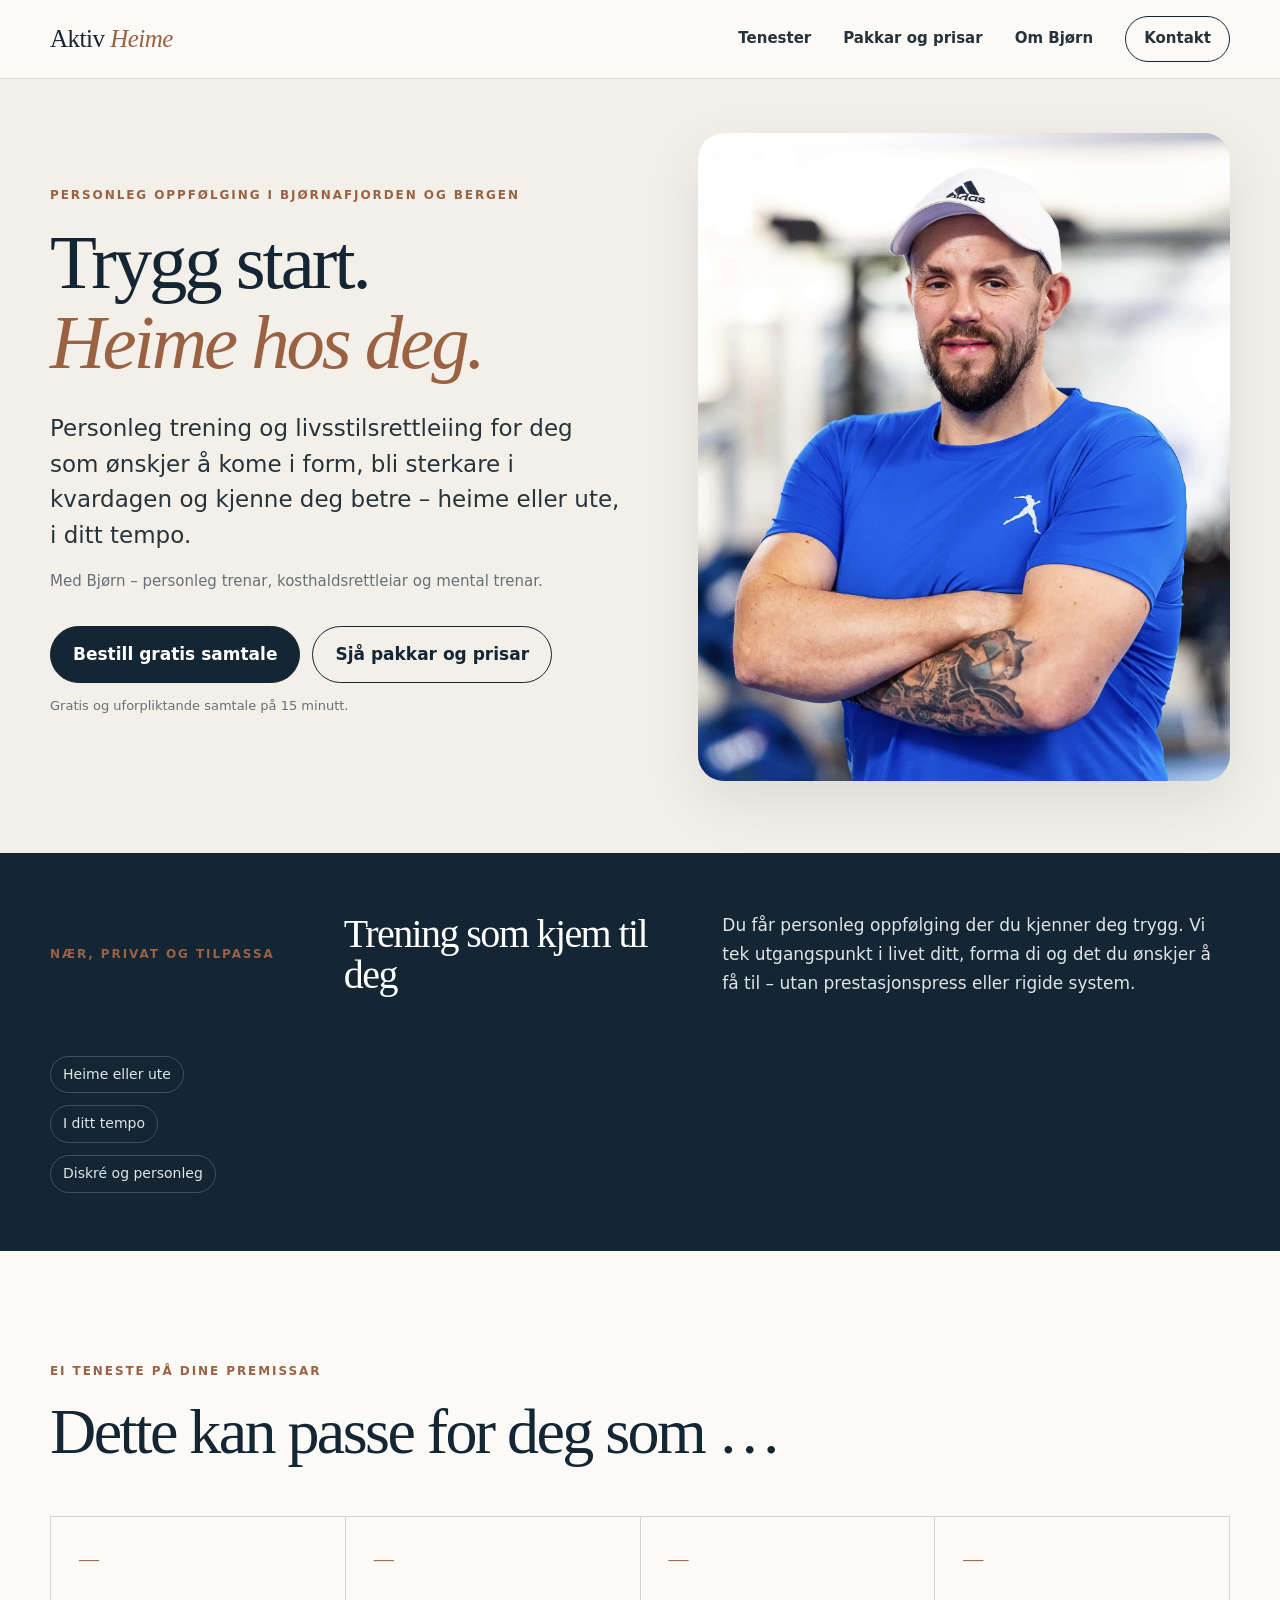
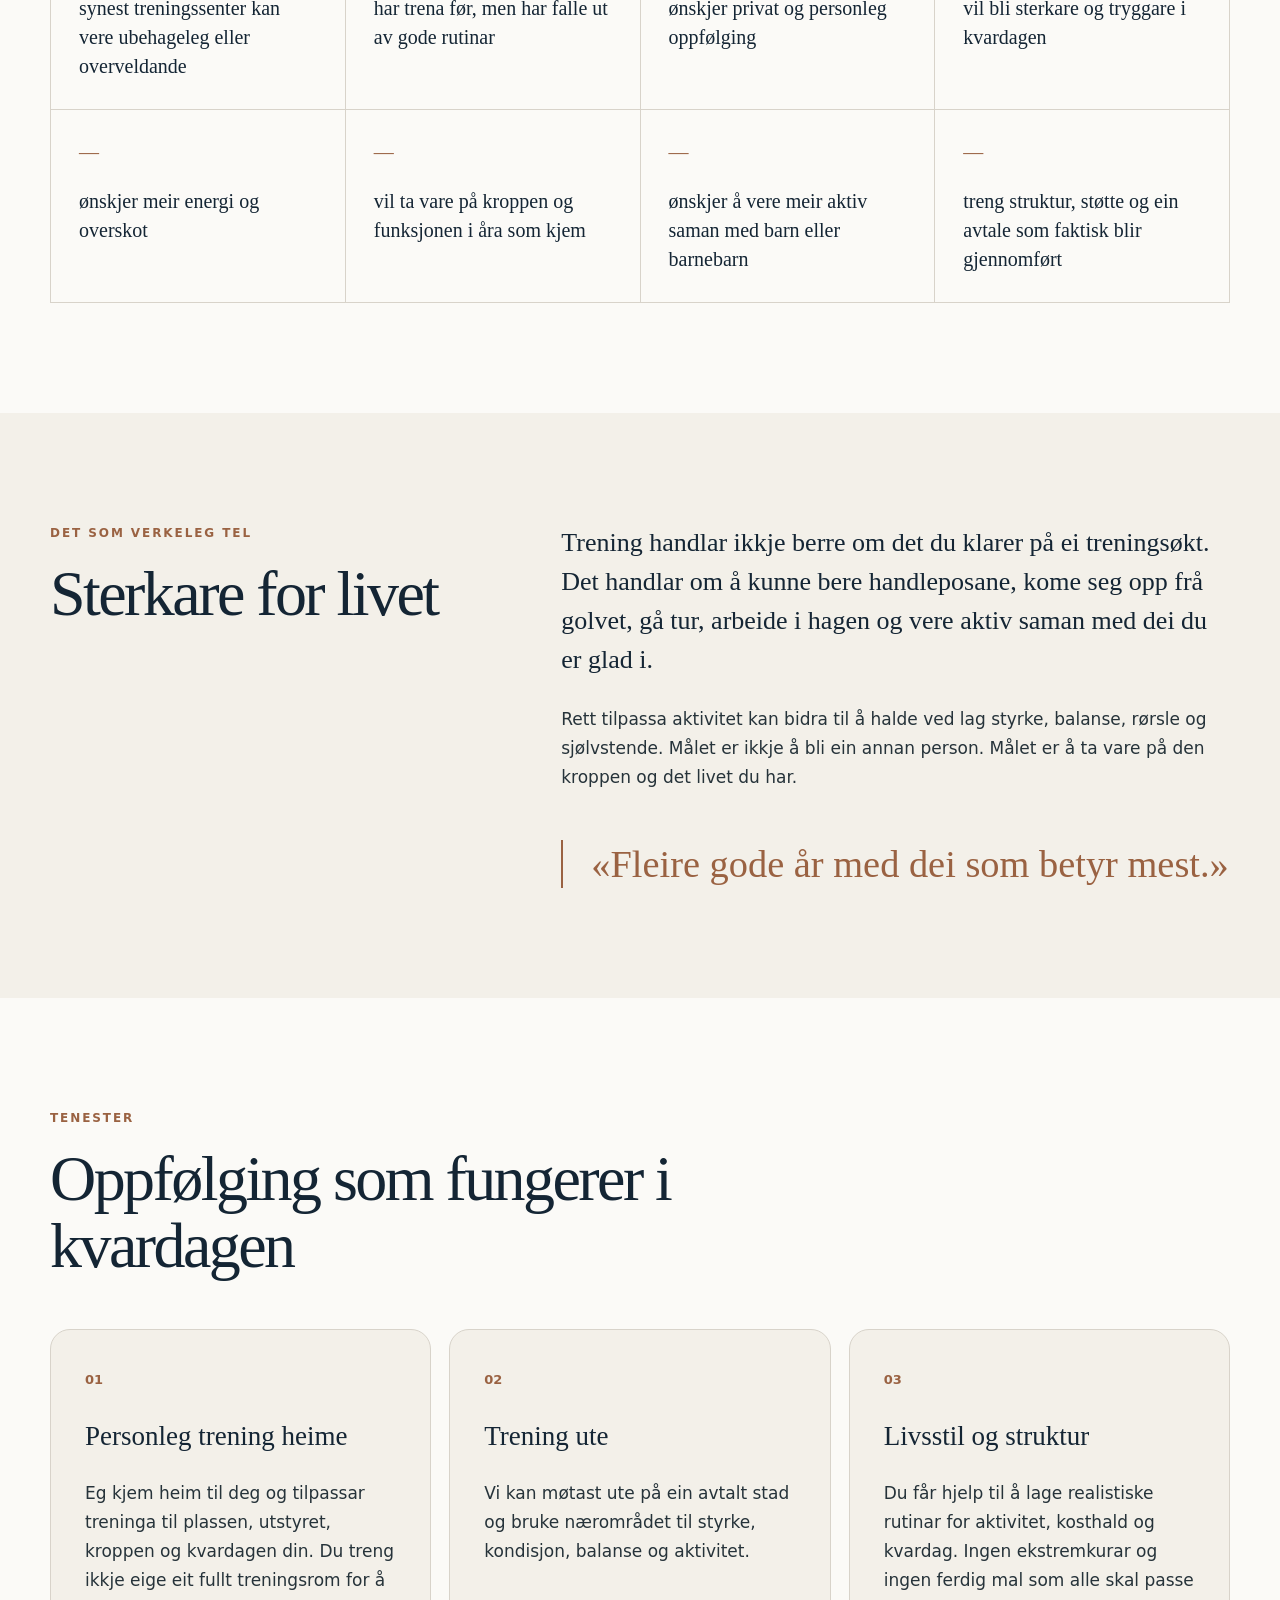
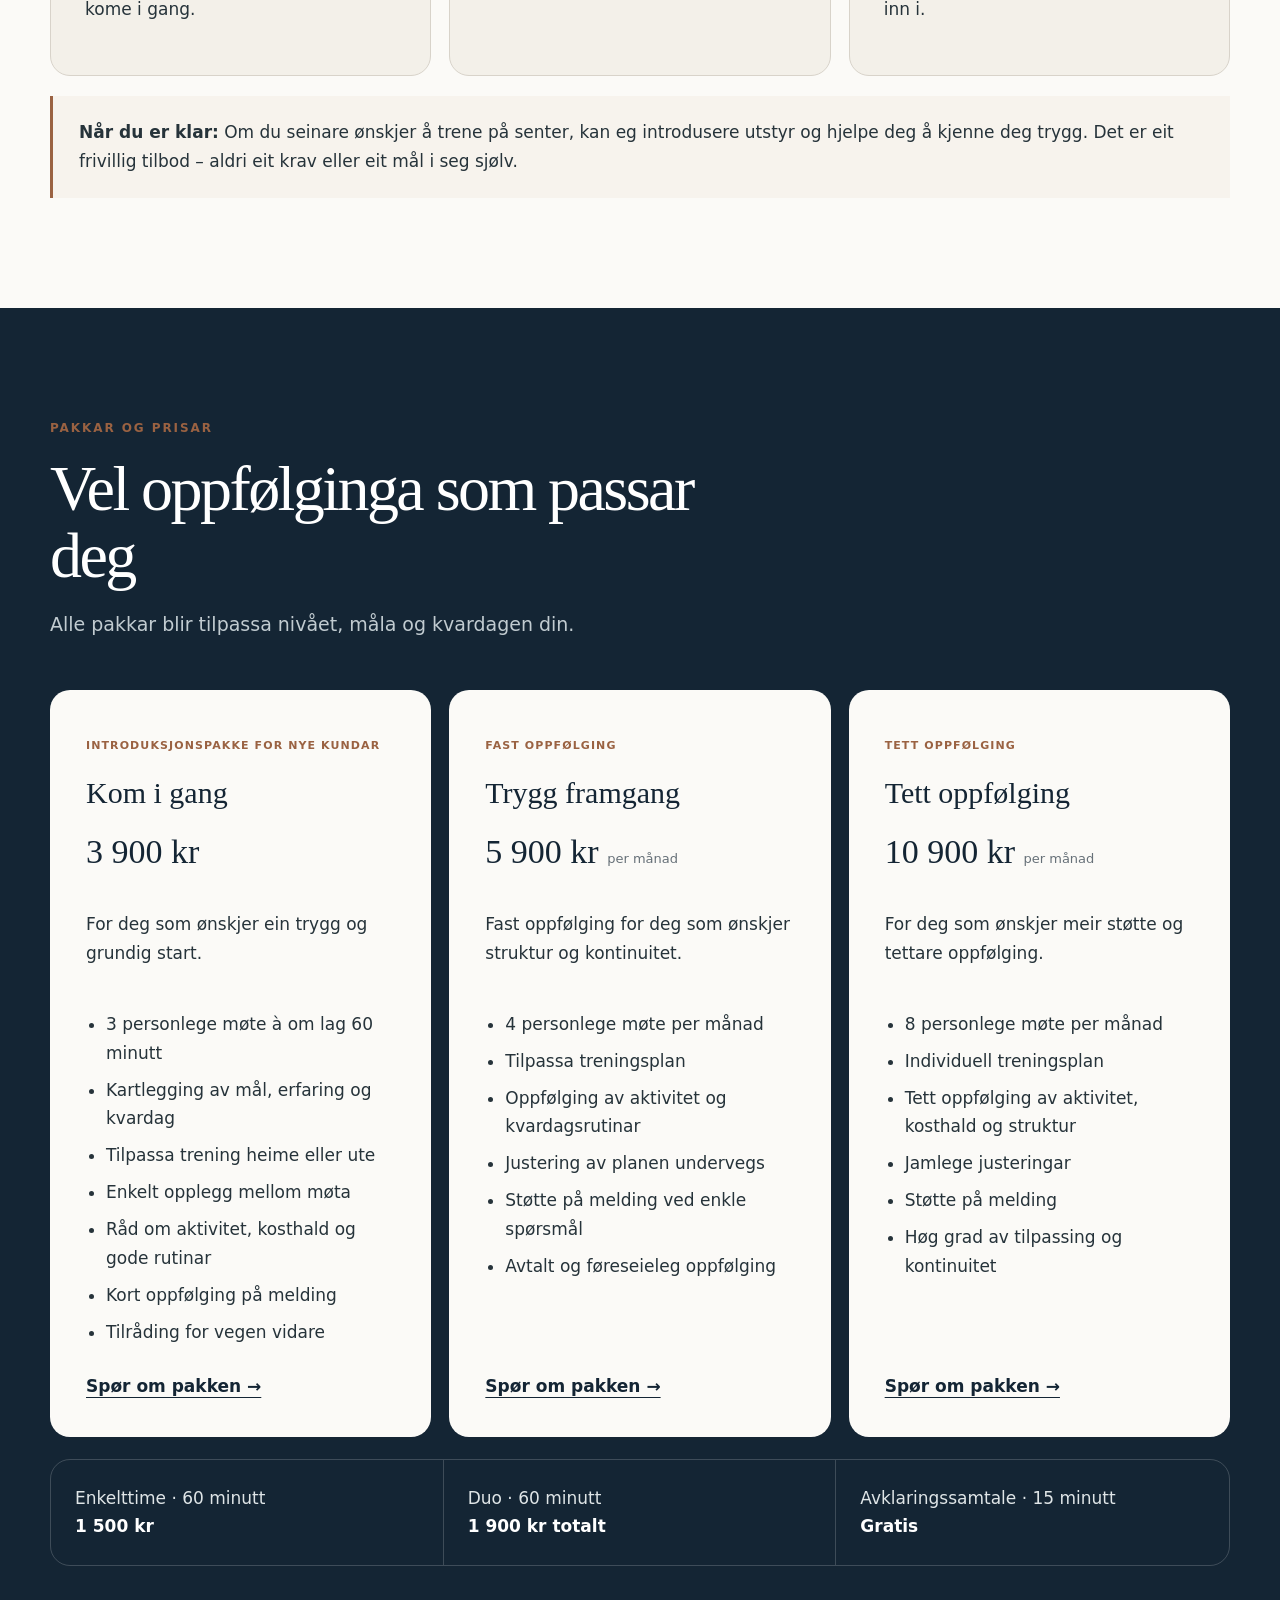
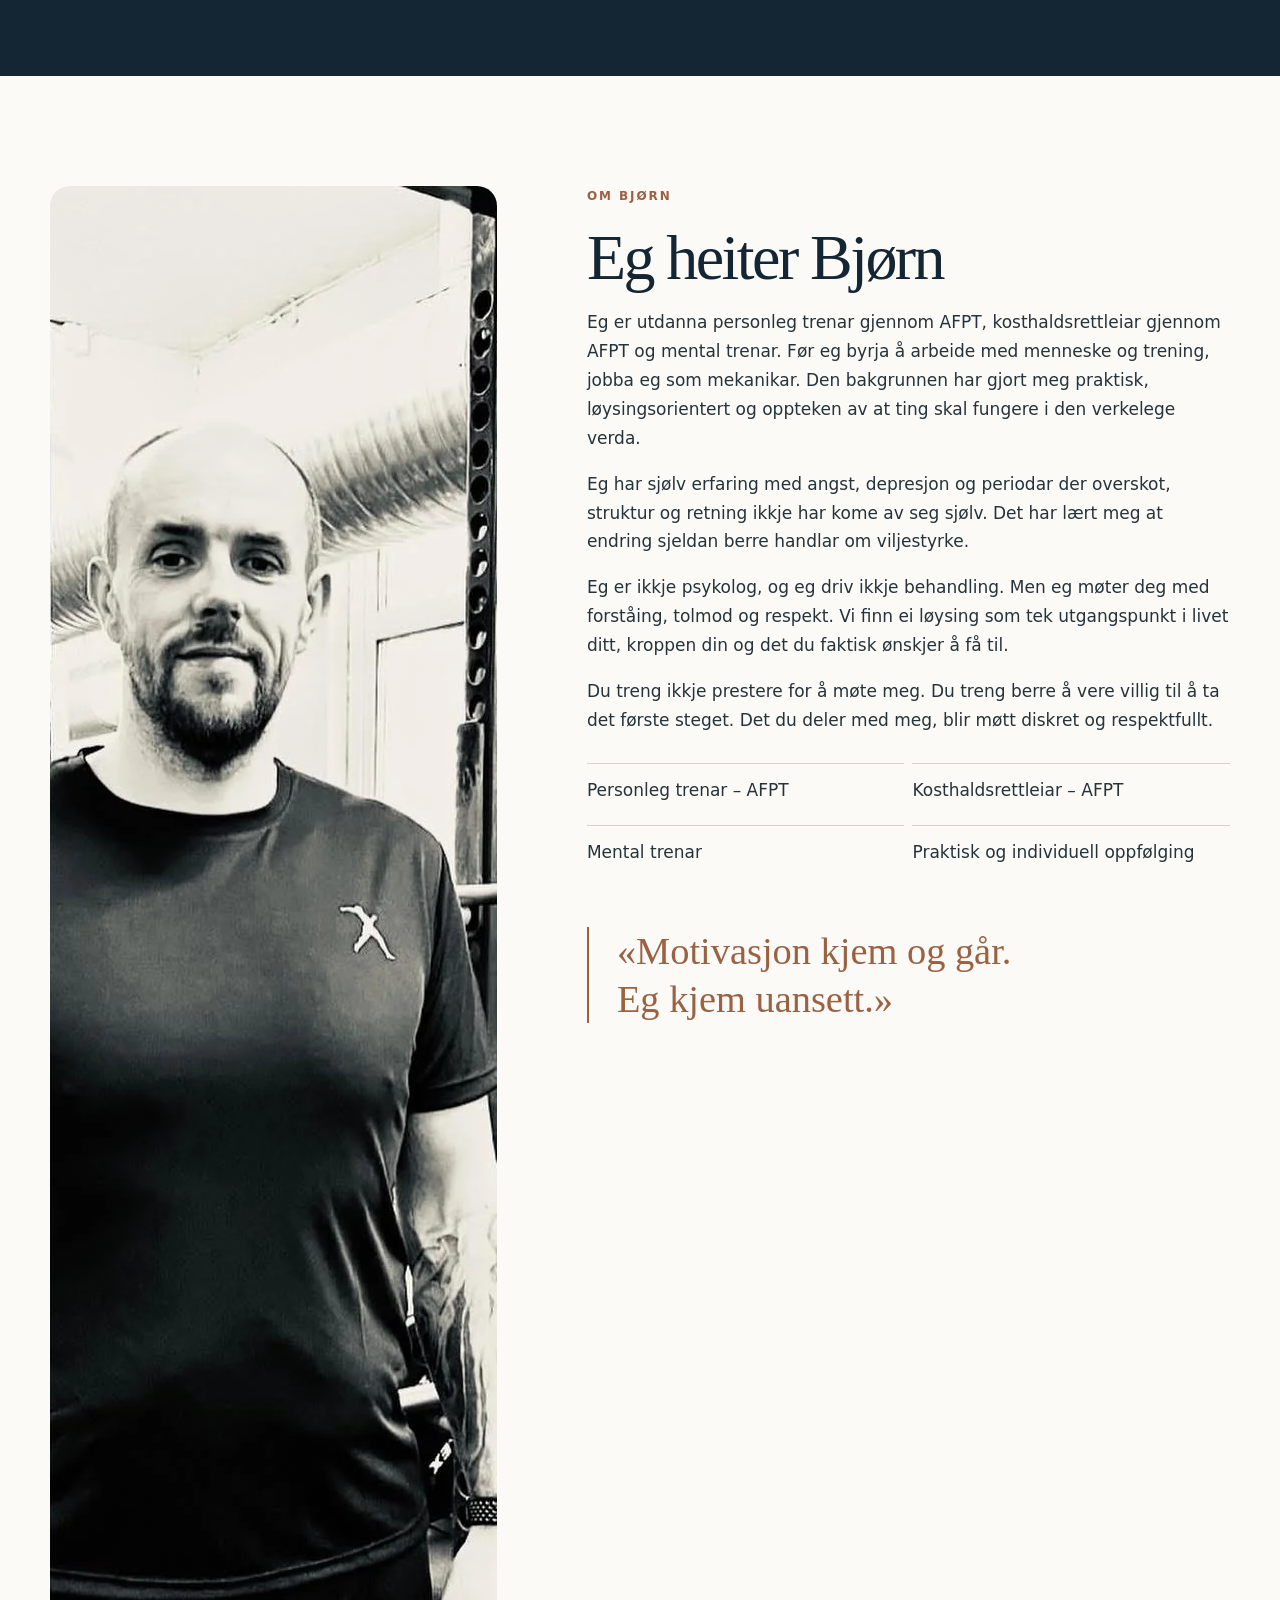
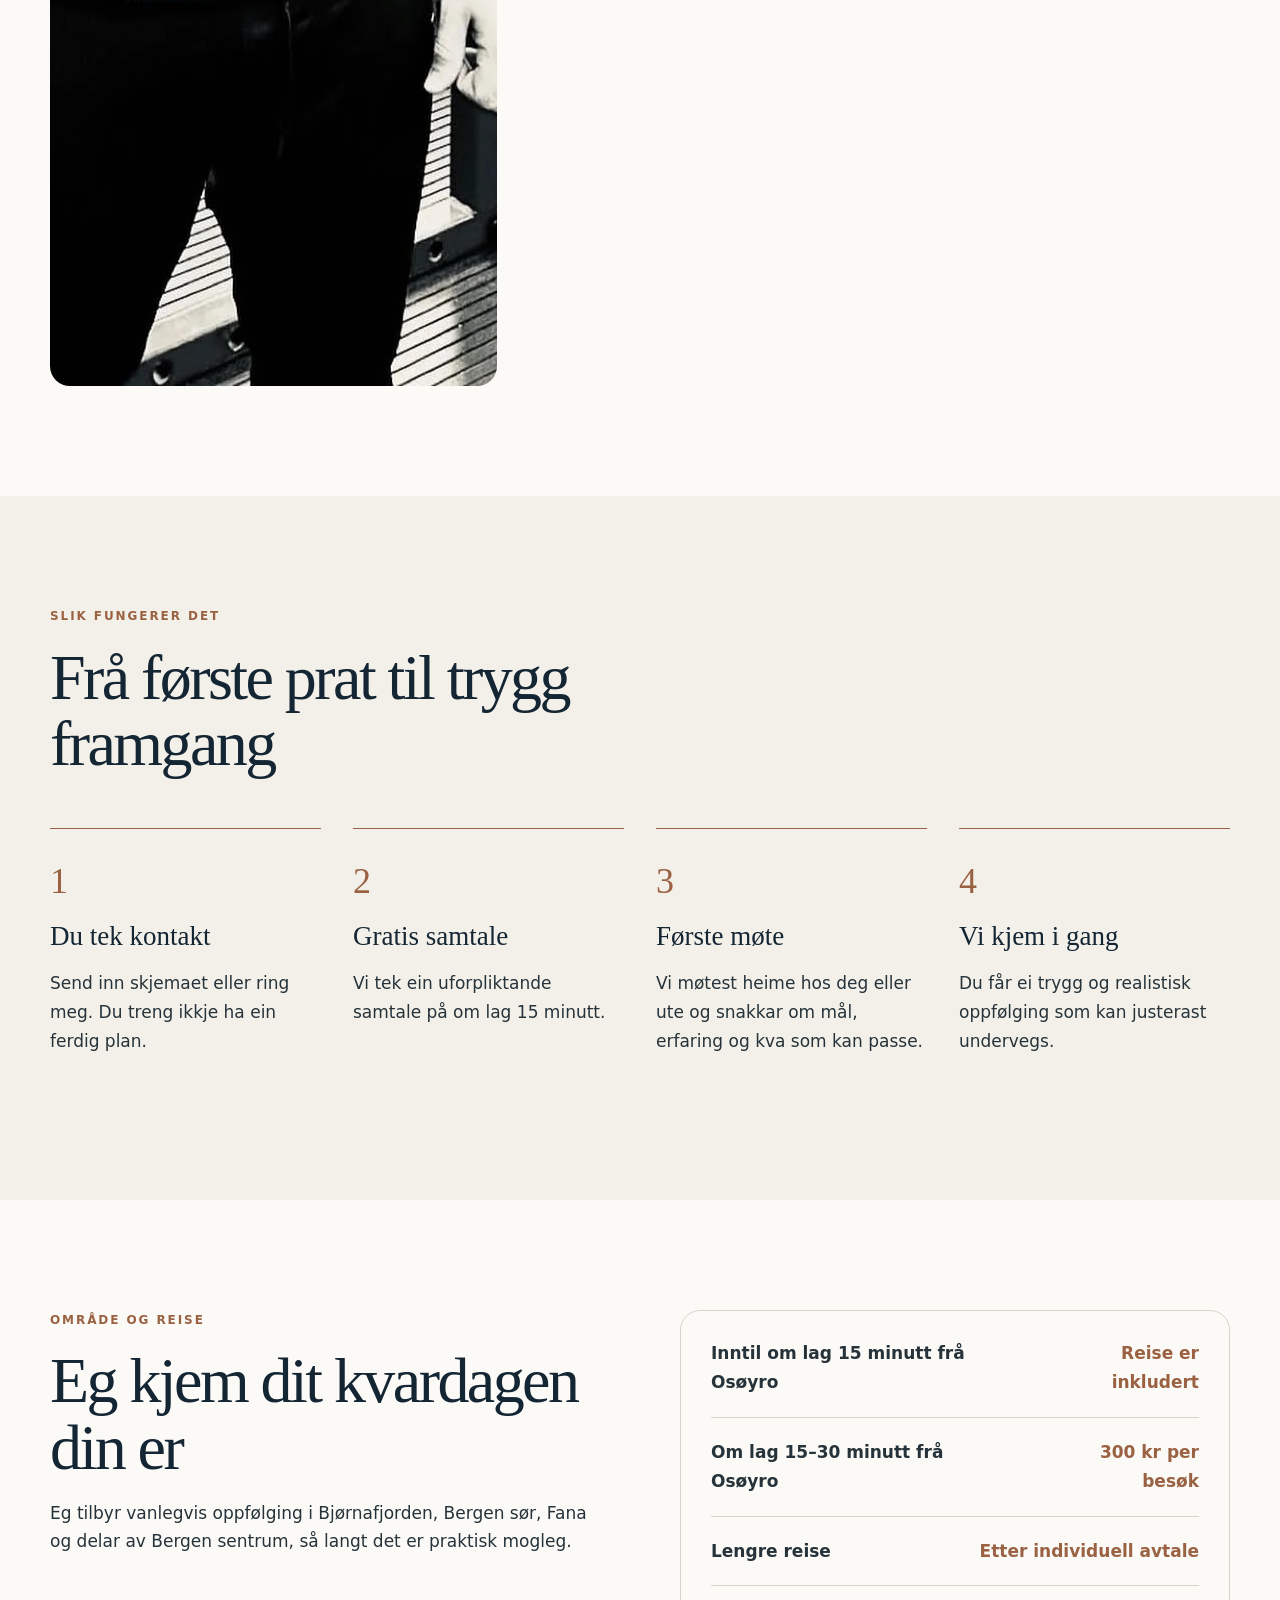
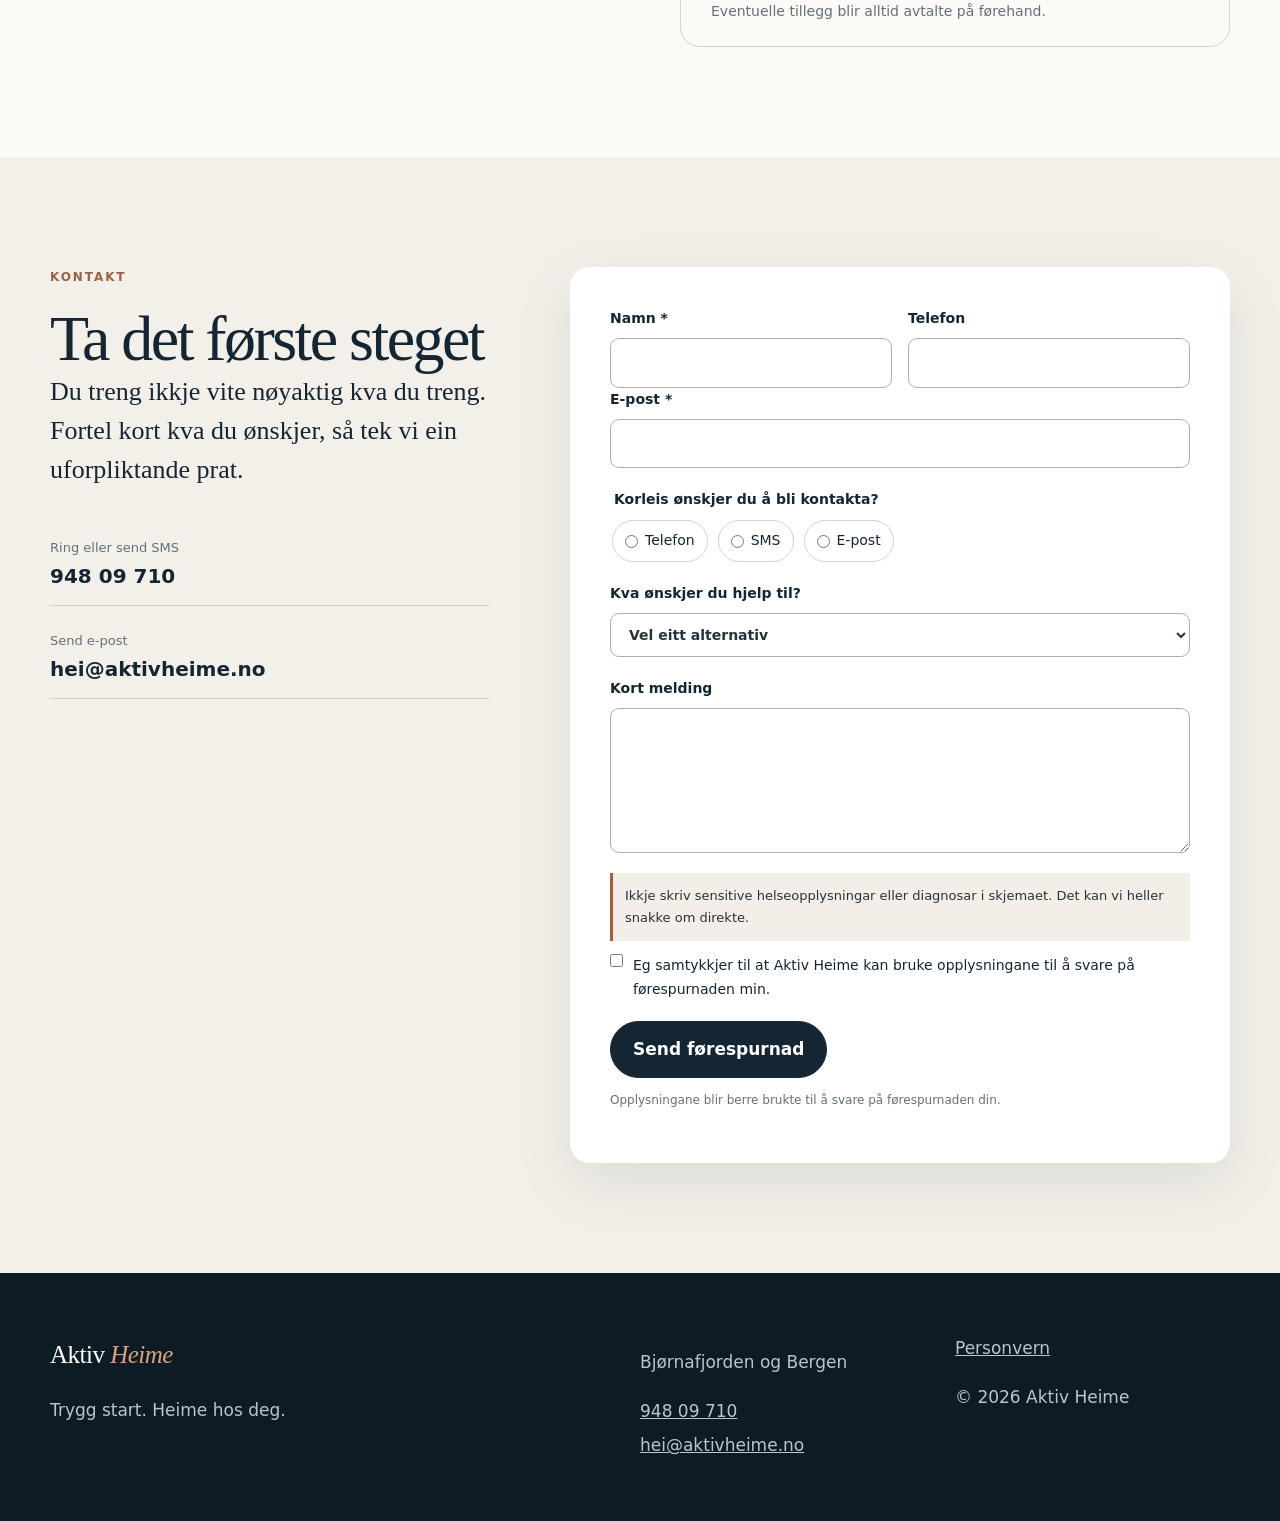
==== index.html @ 19c29e13 "Build Aktiv Heime website" ====
<!doctype html>
<html lang="nn">
<head>
  <meta charset="utf-8">
  <meta name="viewport" content="width=device-width, initial-scale=1">
  <title>Aktiv Heime | Personleg trening heime i Bjørnafjorden og Bergen</title>
  <meta name="description" content="Personleg trening og livsstilsrettleiing heime eller ute. For deg som ønskjer ein trygg start, meir styrke i kvardagen og fleire gode år.">
  <link rel="canonical" href="https://aktivheime.no/">
  <meta property="og:type" content="website"><meta property="og:locale" content="nn_NO"><meta property="og:site_name" content="Aktiv Heime">
  <meta property="og:title" content="Trygg start. Heime hos deg."><meta property="og:description" content="Personleg trening og livsstilsrettleiing i Bjørnafjorden og Bergen."><meta property="og:url" content="https://aktivheime.no/"><meta property="og:image" content="https://aktivheime.no/assets/bjorn-hero.jpg">
  <meta name="twitter:card" content="summary_large_image"><meta name="twitter:title" content="Aktiv Heime"><meta name="twitter:description" content="Trygg start. Heime hos deg."><meta name="twitter:image" content="https://aktivheime.no/assets/bjorn-hero.jpg">
  <link rel="icon" href="favicon.svg" type="image/svg+xml"><link rel="stylesheet" href="styles.css">
  <script type="application/ld+json">{"@context":"https://schema.org","@type":"ProfessionalService","name":"Aktiv Heime","url":"https://aktivheime.no/","image":"https://aktivheime.no/assets/bjorn-hero.jpg","email":"hei@aktivheime.no","telephone":"+4794809710","areaServed":["Bjørnafjorden","Bergen sør","Fana","Bergen sentrum"],"priceRange":"kr kr kr"}</script>
</head>
<body>
  <a class="skip-link" href="#hovudinnhald">Gå til hovudinnhaldet</a>
  <header class="site-header">
    <div class="container nav-wrap"><a class="wordmark" href="#topp" aria-label="Aktiv Heime – til toppen">Aktiv <span>Heime</span></a>
      <button class="menu-button" type="button" aria-expanded="false" aria-controls="hovudmeny"><span class="sr-only">Opne meny</span><span></span><span></span><span></span></button>
      <nav id="hovudmeny" aria-label="Hovudmeny"><a href="#tenester">Tenester</a><a href="#prisar">Pakkar og prisar</a><a href="#om">Om Bjørn</a><a class="nav-cta" href="#kontakt">Kontakt</a></nav>
    </div>
  </header>
  <main id="hovudinnhald">
    <section class="hero" id="topp"><div class="container hero-grid"><div class="hero-copy"><p class="eyebrow">Personleg oppfølging i Bjørnafjorden og Bergen</p><h1>Trygg start.<br><em>Heime hos deg.</em></h1><p class="lead">Personleg trening og livsstilsrettleiing for deg som ønskjer å kome i form, bli sterkare i kvardagen og kjenne deg betre – heime eller ute, i ditt tempo.</p><p class="byline">Med Bjørn – personleg trenar, kosthaldsrettleiar og mental trenar.</p><div class="actions"><a class="button primary" href="#kontakt">Bestill gratis samtale</a><a class="button secondary" href="#prisar">Sjå pakkar og prisar</a></div><p class="micro">Gratis og uforpliktande samtale på 15 minutt.</p></div><figure class="hero-image"><picture><source srcset="assets/bjorn-hero.webp" type="image/webp"><img src="assets/bjorn-hero.jpg" width="1440" height="1800" alt="Bjørn frå Aktiv Heime i blå treningsskjorte" fetchpriority="high"></picture></figure></div></section>
    <section class="trust"><div class="container trust-grid"><p class="eyebrow">Nær, privat og tilpassa</p><h2>Trening som kjem til deg</h2><p>Du får personleg oppfølging der du kjenner deg trygg. Vi tek utgangspunkt i livet ditt, forma di og det du ønskjer å få til – utan prestasjonspress eller rigide system.</p><ul class="ticks"><li>Heime eller ute</li><li>I ditt tempo</li><li>Diskré og personleg</li></ul></div></section>
    <section class="section" id="for-deg"><div class="container"><div class="section-head"><p class="eyebrow">Ei teneste på dine premissar</p><h2>Dette kan passe for deg som …</h2></div><div class="fit-grid"><p>synest treningssenter kan vere ubehageleg eller overveldande</p><p>har trena før, men har falle ut av gode rutinar</p><p>ønskjer privat og personleg oppfølging</p><p>vil bli sterkare og tryggare i kvardagen</p><p>ønskjer meir energi og overskot</p><p>vil ta vare på kroppen og funksjonen i åra som kjem</p><p>ønskjer å vere meir aktiv saman med barn eller barnebarn</p><p>treng struktur, støtte og ein avtale som faktisk blir gjennomført</p></div></div></section>
    <section class="section life"><div class="container life-grid"><div><p class="eyebrow">Det som verkeleg tel</p><h2>Sterkare for livet</h2></div><div><p class="large-copy">Trening handlar ikkje berre om det du klarer på ei treningsøkt. Det handlar om å kunne bere handleposane, kome seg opp frå golvet, gå tur, arbeide i hagen og vere aktiv saman med dei du er glad i.</p><p>Rett tilpassa aktivitet kan bidra til å halde ved lag styrke, balanse, rørsle og sjølvstende. Målet er ikkje å bli ein annan person. Målet er å ta vare på den kroppen og det livet du har.</p><blockquote>«Fleire gode år med dei som betyr mest.»</blockquote></div></div></section>
    <section class="section services" id="tenester"><div class="container"><div class="section-head"><p class="eyebrow">Tenester</p><h2>Oppfølging som fungerer i kvardagen</h2></div><div class="card-grid"><article><span>01</span><h3>Personleg trening heime</h3><p>Eg kjem heim til deg og tilpassar treninga til plassen, utstyret, kroppen og kvardagen din. Du treng ikkje eige eit fullt treningsrom for å kome i gang.</p></article><article><span>02</span><h3>Trening ute</h3><p>Vi kan møtast ute på ein avtalt stad og bruke nærområdet til styrke, kondisjon, balanse og aktivitet.</p></article><article><span>03</span><h3>Livsstil og struktur</h3><p>Du får hjelp til å lage realistiske rutinar for aktivitet, kosthald og kvardag. Ingen ekstremkurar og ingen ferdig mal som alle skal passe inn i.</p></article></div><div class="note"><strong>Når du er klar:</strong> Om du seinare ønskjer å trene på senter, kan eg introdusere utstyr og hjelpe deg å kjenne deg trygg. Det er eit frivillig tilbod – aldri eit krav eller eit mål i seg sjølv.</div></div></section>
    <section class="section pricing" id="prisar"><div class="container"><div class="section-head"><p class="eyebrow">Pakkar og prisar</p><h2>Vel oppfølginga som passar deg</h2><p>Alle pakkar blir tilpassa nivået, måla og kvardagen din.</p></div><div class="price-grid">
      <article><p class="package">Introduksjonspakke for nye kundar</p><h3>Kom i gang</h3><p class="price">3 900 kr</p><p>For deg som ønskjer ein trygg og grundig start.</p><ul><li>3 personlege møte à om lag 60 minutt</li><li>Kartlegging av mål, erfaring og kvardag</li><li>Tilpassa trening heime eller ute</li><li>Enkelt opplegg mellom møta</li><li>Råd om aktivitet, kosthald og gode rutinar</li><li>Kort oppfølging på melding</li><li>Tilråding for vegen vidare</li></ul><a class="text-link" href="#kontakt">Spør om pakken →</a></article>
      <article><p class="package">Fast oppfølging</p><h3>Trygg framgang</h3><p class="price">5 900 kr <small>per månad</small></p><p>Fast oppfølging for deg som ønskjer struktur og kontinuitet.</p><ul><li>4 personlege møte per månad</li><li>Tilpassa treningsplan</li><li>Oppfølging av aktivitet og kvardagsrutinar</li><li>Justering av planen undervegs</li><li>Støtte på melding ved enkle spørsmål</li><li>Avtalt og føreseieleg oppfølging</li></ul><a class="text-link" href="#kontakt">Spør om pakken →</a></article>
      <article><p class="package">Tett oppfølging</p><h3>Tett oppfølging</h3><p class="price">10 900 kr <small>per månad</small></p><p>For deg som ønskjer meir støtte og tettare oppfølging.</p><ul><li>8 personlege møte per månad</li><li>Individuell treningsplan</li><li>Tett oppfølging av aktivitet, kosthald og struktur</li><li>Jamlege justeringar</li><li>Støtte på melding</li><li>Høg grad av tilpassing og kontinuitet</li></ul><a class="text-link" href="#kontakt">Spør om pakken →</a></article>
    </div><div class="extras"><div><span>Enkelttime · 60 minutt</span><strong>1 500 kr</strong></div><div><span>Duo · 60 minutt</span><strong>1 900 kr totalt</strong></div><div><span>Avklaringssamtale · 15 minutt</span><strong>Gratis</strong></div></div></div></section>
    <section class="section about" id="om"><div class="container about-grid"><figure><picture><source srcset="assets/bjorn-about.webp" type="image/webp"><img src="assets/bjorn-about.jpg" width="1440" height="1800" loading="lazy" alt="Bjørn står i eit roleg treningsmiljø"></picture></figure><div><p class="eyebrow">Om Bjørn</p><h2>Eg heiter Bjørn</h2><p>Eg er utdanna personleg trenar gjennom AFPT, kosthaldsrettleiar gjennom AFPT og mental trenar. Før eg byrja å arbeide med menneske og trening, jobba eg som mekanikar. Den bakgrunnen har gjort meg praktisk, løysingsorientert og oppteken av at ting skal fungere i den verkelege verda.</p><p>Eg har sjølv erfaring med angst, depresjon og periodar der overskot, struktur og retning ikkje har kome av seg sjølv. Det har lært meg at endring sjeldan berre handlar om viljestyrke.</p><p>Eg er ikkje psykolog, og eg driv ikkje behandling. Men eg møter deg med forståing, tolmod og respekt. Vi finn ei løysing som tek utgangspunkt i livet ditt, kroppen din og det du faktisk ønskjer å få til.</p><p>Du treng ikkje prestere for å møte meg. Du treng berre å vere villig til å ta det første steget. Det du deler med meg, blir møtt diskret og respektfullt.</p><ul class="credentials"><li>Personleg trenar – AFPT</li><li>Kosthaldsrettleiar – AFPT</li><li>Mental trenar</li><li>Praktisk og individuell oppfølging</li></ul><blockquote>«Motivasjon kjem og går.<br>Eg kjem uansett.»</blockquote></div></div></section>
    <section class="section process"><div class="container"><div class="section-head"><p class="eyebrow">Slik fungerer det</p><h2>Frå første prat til trygg framgang</h2></div><ol><li><span>1</span><h3>Du tek kontakt</h3><p>Send inn skjemaet eller ring meg. Du treng ikkje ha ein ferdig plan.</p></li><li><span>2</span><h3>Gratis samtale</h3><p>Vi tek ein uforpliktande samtale på om lag 15 minutt.</p></li><li><span>3</span><h3>Første møte</h3><p>Vi møtest heime hos deg eller ute og snakkar om mål, erfaring og kva som kan passe.</p></li><li><span>4</span><h3>Vi kjem i gang</h3><p>Du får ei trygg og realistisk oppfølging som kan justerast undervegs.</p></li></ol></div></section>
    <section class="section travel"><div class="container travel-grid"><div><p class="eyebrow">Område og reise</p><h2>Eg kjem dit kvardagen din er</h2><p>Eg tilbyr vanlegvis oppfølging i Bjørnafjorden, Bergen sør, Fana og delar av Bergen sentrum, så langt det er praktisk mogleg.</p></div><div class="travel-card"><div><strong>Inntil om lag 15 minutt frå Osøyro</strong><span>Reise er inkludert</span></div><div><strong>Om lag 15–30 minutt frå Osøyro</strong><span>300 kr per besøk</span></div><div><strong>Lengre reise</strong><span>Etter individuell avtale</span></div><p>Eventuelle tillegg blir alltid avtalte på førehand.</p></div></div></section>
    <section class="section contact" id="kontakt"><div class="container contact-grid"><div><p class="eyebrow">Kontakt</p><h2>Ta det første steget</h2><p class="large-copy">Du treng ikkje vite nøyaktig kva du treng. Fortel kort kva du ønskjer, så tek vi ein uforpliktande prat.</p><div class="contact-links"><a href="tel:+4794809710"><span>Ring eller send SMS</span><strong>948 09 710</strong></a><a href="mailto:hei@aktivheime.no"><span>Send e-post</span><strong>hei@aktivheime.no</strong></a></div></div>
      <form id="kontakt-skjema" action="https://formspree.io/f/mvzebbpd" method="POST" novalidate><div class="form-status" role="status" aria-live="polite" aria-atomic="true" tabindex="-1"></div><div class="field-row"><label>Namn <span aria-hidden="true">*</span><input name="namn" autocomplete="name" required></label><label>Telefon<input name="telefon" type="tel" autocomplete="tel"></label></div><label>E-post <span aria-hidden="true">*</span><input name="epost" type="email" autocomplete="email" required></label><fieldset><legend>Korleis ønskjer du å bli kontakta?</legend><div class="options"><label><input type="radio" name="kontaktmåte" value="Telefon" required> Telefon</label><label><input type="radio" name="kontaktmåte" value="SMS"> SMS</label><label><input type="radio" name="kontaktmåte" value="E-post"> E-post</label></div></fieldset><label>Kva ønskjer du hjelp til?<select name="ønske" required><option value="">Vel eitt alternativ</option><option>Kome i gang</option><option>Bli sterkare i kvardagen</option><option>Livsstil og gode rutinar</option><option>Trening heime</option><option>Trening ute</option><option>Anna</option></select></label><label>Kort melding<textarea name="melding" rows="5"></textarea></label><p class="warning">Ikkje skriv sensitive helseopplysningar eller diagnosar i skjemaet. Det kan vi heller snakke om direkte.</p><div class="honeypot" aria-hidden="true"><label>Ikkje fyll ut dette feltet<input name="_gotcha" tabindex="-1" autocomplete="off"></label></div><label class="consent"><input type="checkbox" name="samtykke" required> <span>Eg samtykkjer til at Aktiv Heime kan bruke opplysningane til å svare på førespurnaden min.</span></label><button class="button primary" type="submit">Send førespurnad</button><p class="form-note">Opplysningane blir berre brukte til å svare på førespurnaden din.</p></form>
    </div></section>
  </main>
  <footer><div class="container footer-grid"><div><a class="wordmark light" href="#topp">Aktiv <span>Heime</span></a><p>Trygg start. Heime hos deg.</p></div><div><p>Bjørnafjorden og Bergen</p><a href="tel:+4794809710">948 09 710</a><a href="mailto:hei@aktivheime.no">hei@aktivheime.no</a></div><div><a href="personvern.html">Personvern</a><p>© <span id="year"></span> Aktiv Heime</p></div></div></footer>
  <script src="script.js" defer></script>
</body></html>
---- styles.css ----
:root{--stone:#f3f0e9;--paper:#fbfaf7;--navy:#142534;--navy2:#1d3445;--copper:#9a6242;--ink:#26333a;--muted:#667078;--line:#d8d3ca;--white:#fff;--radius:20px;--shadow:0 20px 60px rgba(20,37,52,.10);--container:1180px;--serif:Georgia,'Times New Roman',serif;--sans:Inter,ui-sans-serif,system-ui,-apple-system,'Segoe UI',sans-serif}
*{box-sizing:border-box}html{scroll-behavior:smooth;scroll-padding-top:90px}body{margin:0;background:var(--paper);color:var(--ink);font-family:var(--sans);font-size:17px;line-height:1.7}img{display:block;max-width:100%}a{color:inherit}button,input,select,textarea{font:inherit}.container{width:min(calc(100% - 40px),var(--container));margin-inline:auto}.sr-only{position:absolute;width:1px;height:1px;padding:0;margin:-1px;overflow:hidden;clip:rect(0,0,0,0);white-space:nowrap;border:0}.skip-link{position:fixed;left:20px;top:-80px;z-index:1000;background:var(--white);padding:12px 18px;border-radius:8px}.skip-link:focus{top:20px}.site-header{position:sticky;top:0;z-index:50;background:rgba(251,250,247,.94);border-bottom:1px solid rgba(216,211,202,.8);backdrop-filter:blur(12px)}.nav-wrap{height:78px;display:flex;align-items:center;justify-content:space-between}.wordmark{font-family:var(--serif);font-size:25px;text-decoration:none;color:var(--navy);letter-spacing:-.02em}.wordmark span{font-style:italic;color:var(--copper)}nav{display:flex;align-items:center;gap:32px}nav a{text-decoration:none;font-size:15px;font-weight:650}nav a:hover{text-decoration:underline;text-underline-offset:5px}.nav-cta{border:1px solid var(--navy);border-radius:99px;padding:9px 18px}.menu-button{display:none;background:none;border:0;padding:12px}.menu-button span:not(.sr-only){display:block;width:24px;height:2px;background:var(--navy);margin:5px}.hero{padding:54px 0 72px;background:var(--stone)}.hero-grid{display:grid;grid-template-columns:1.04fr .96fr;gap:72px;align-items:center}.hero-copy{padding-block:30px}.eyebrow{text-transform:uppercase;letter-spacing:.16em;font-size:12px;font-weight:800;color:var(--copper);margin:0 0 18px}.hero h1,.section h2,.trust h2{font-family:var(--serif);font-weight:400;color:var(--navy);line-height:1.04;letter-spacing:-.04em;margin:0}.hero h1{font-size:clamp(54px,6vw,84px)}.hero h1 em{color:var(--copper);font-weight:400}.lead{font-size:clamp(19px,2vw,23px);line-height:1.55;max-width:640px;margin:28px 0 14px}.byline{font-size:15px;color:var(--muted)}.actions{display:flex;gap:12px;flex-wrap:wrap;margin-top:32px}.button{display:inline-flex;min-height:52px;padding:13px 22px;border-radius:99px;align-items:center;justify-content:center;font-weight:750;text-decoration:none;border:1px solid var(--navy);cursor:pointer}.primary{background:var(--navy);color:var(--white)}.primary:hover{background:var(--navy2)}.secondary{background:transparent;color:var(--navy)}.micro{font-size:13px;color:var(--muted);margin:12px 0}.hero-image{margin:0;border-radius:calc(var(--radius) + 6px);overflow:hidden;box-shadow:var(--shadow);height:min(700px,72vh);background:#d9d9d6}.hero-image img{width:100%;height:100%;object-fit:cover;object-position:50% 24%}.trust{background:var(--navy);color:#dfe5e7;padding:58px 0}.trust-grid{display:grid;grid-template-columns:.75fr 1fr 1.5fr;gap:40px;align-items:center}.trust h2{font-size:40px;color:var(--white)}.trust p{margin:0}.ticks{display:flex;gap:12px;flex-wrap:wrap;list-style:none;padding:0;margin:18px 0 0}.ticks li{border:1px solid rgba(255,255,255,.2);padding:6px 12px;border-radius:99px;font-size:14px}.section{padding:110px 0}.section-head{max-width:740px;margin-bottom:50px}.section h2{font-size:clamp(42px,5vw,64px)}.section-head>p:last-child{font-size:19px;color:var(--muted)}.fit-grid{display:grid;grid-template-columns:repeat(4,1fr);border-top:1px solid var(--line);border-left:1px solid var(--line)}.fit-grid p{margin:0;padding:28px;border-right:1px solid var(--line);border-bottom:1px solid var(--line);font-family:var(--serif);font-size:20px;line-height:1.45;color:var(--navy)}.fit-grid p:before{content:'—';display:block;color:var(--copper);margin-bottom:20px}.life{background:var(--stone)}.life-grid{display:grid;grid-template-columns:.75fr 1.25fr;gap:110px}.large-copy{font-family:var(--serif);font-size:26px;line-height:1.5;color:var(--navy);margin-top:0}.life blockquote,.about blockquote{font-family:var(--serif);font-size:clamp(28px,3vw,42px);line-height:1.25;color:var(--copper);margin:48px 0 0;padding-left:28px;border-left:2px solid var(--copper)}.card-grid{display:grid;grid-template-columns:repeat(3,1fr);gap:18px}.card-grid article{background:var(--stone);border:1px solid var(--line);border-radius:var(--radius);padding:34px;min-height:300px}.card-grid article>span{color:var(--copper);font-weight:800;font-size:13px}.card-grid h3,.price-grid h3,.process h3{font-family:var(--serif);font-size:27px;color:var(--navy);font-weight:400;line-height:1.2}.note{margin-top:20px;border-left:3px solid var(--copper);background:#f7f3ed;padding:22px 26px}.pricing{background:var(--navy);color:#dfe5e7}.pricing h2{color:white}.pricing .section-head>p:last-child{color:#c1cbd0}.price-grid{display:grid;grid-template-columns:repeat(3,1fr);gap:18px}.price-grid article{background:var(--paper);color:var(--ink);border-radius:var(--radius);padding:36px;display:flex;flex-direction:column}.package{text-transform:uppercase;letter-spacing:.1em;color:var(--copper);font-size:11px;font-weight:800}.price-grid h3{font-size:30px;margin:8px 0}.price{font-family:var(--serif);font-size:34px;color:var(--navy);margin:4px 0 12px}.price small{font-family:var(--sans);font-size:13px;color:var(--muted)}.price-grid ul{padding-left:20px;flex:1}.price-grid li{margin:8px 0}.text-link{font-weight:750;color:var(--navy);text-underline-offset:5px}.extras{display:grid;grid-template-columns:repeat(3,1fr);margin-top:22px;border:1px solid rgba(255,255,255,.18);border-radius:var(--radius)}.extras div{padding:24px;display:flex;flex-direction:column;border-right:1px solid rgba(255,255,255,.18)}.extras div:last-child{border:0}.extras strong{color:white}.about-grid{display:grid;grid-template-columns:.82fr 1.18fr;gap:90px;align-items:start}.about figure{margin:0;position:sticky;top:105px;border-radius:var(--radius);overflow:hidden}.about figure img{width:100%;aspect-ratio:4/5;object-fit:cover;object-position:center 20%}.about-grid>div>p:not(.eyebrow){max-width:680px}.credentials{display:grid;grid-template-columns:1fr 1fr;gap:8px;list-style:none;padding:0;margin:28px 0}.credentials li{border-top:1px solid var(--line);padding:12px 0}.process{background:var(--stone)}.process ol{list-style:none;padding:0;display:grid;grid-template-columns:repeat(4,1fr);gap:32px}.process li{border-top:1px solid var(--copper);padding-top:22px}.process li>span{font-family:var(--serif);font-size:36px;color:var(--copper)}.process h3{margin:8px 0}.travel-grid{display:grid;grid-template-columns:1fr 1fr;gap:80px}.travel-card{border:1px solid var(--line);border-radius:var(--radius);padding:8px 30px}.travel-card div{display:flex;justify-content:space-between;gap:25px;padding:20px 0;border-bottom:1px solid var(--line)}.travel-card span{text-align:right;color:var(--copper);font-weight:700}.travel-card p{font-size:14px;color:var(--muted)}.contact{background:var(--stone)}.contact-grid{display:grid;grid-template-columns:.8fr 1.2fr;gap:80px;align-items:start}.contact-links{display:grid;gap:12px;margin-top:36px}.contact-links a{display:flex;flex-direction:column;text-decoration:none;border-bottom:1px solid var(--line);padding:12px 0}.contact-links span{font-size:13px;color:var(--muted)}.contact-links strong{font-size:20px;color:var(--navy)}form{background:var(--white);padding:40px;border-radius:var(--radius);box-shadow:var(--shadow)}label,legend{font-weight:700;font-size:14px;color:var(--navy)}input,select,textarea{width:100%;display:block;margin-top:7px;padding:12px 14px;border:1px solid #a9afb2;border-radius:9px;background:white;color:var(--ink)}textarea{resize:vertical}.field-row{display:grid;grid-template-columns:1fr 1fr;gap:16px}form>label,form>fieldset{display:block;margin-bottom:20px}fieldset{border:0;padding:0}.options{display:flex;flex-wrap:wrap;gap:10px;margin-top:8px}.options label{display:flex;align-items:center;gap:7px;border:1px solid var(--line);padding:8px 12px;border-radius:99px;font-weight:500}.options input,.consent input{width:auto;margin:0}.warning{font-size:13px;background:#f3eee8;padding:12px;border-left:3px solid var(--copper)}.consent{display:flex;gap:10px;align-items:flex-start;font-weight:500}.form-note{font-size:12px;color:var(--muted)}.form-status:not(:empty){padding:12px;margin-bottom:20px;border-radius:8px;background:#f8e9df}.honeypot{position:absolute;left:-9999px}.is-invalid{border-color:#a52b2b;box-shadow:0 0 0 2px rgba(165,43,43,.15)}footer{background:#0d1b25;color:#bac5ca;padding:58px 0}.footer-grid{display:grid;grid-template-columns:2fr 1fr 1fr;gap:40px}.footer-grid>div{display:flex;flex-direction:column;align-items:flex-start}.footer-grid a{margin:3px 0}.light{color:white}.light span{color:#dca27d}:focus-visible{outline:3px solid #d27842;outline-offset:4px}
@media(max-width:900px){.hero-grid,.life-grid,.about-grid,.travel-grid,.contact-grid{grid-template-columns:1fr;gap:48px}.hero-grid{gap:35px}.hero-copy{padding:10px 0}.hero-image{height:auto;max-height:none}.hero-image img{aspect-ratio:4/5;object-position:50% 22%}.trust-grid{grid-template-columns:1fr}.fit-grid,.price-grid{grid-template-columns:1fr 1fr}.card-grid{grid-template-columns:1fr}.process ol{grid-template-columns:1fr 1fr}.about figure{position:static;max-width:600px}.section{padding:82px 0}}
@media(max-width:680px){body{font-size:16px}.container{width:min(calc(100% - 28px),var(--container))}.nav-wrap{height:68px}.menu-button{display:block}nav{display:none;position:absolute;left:0;right:0;top:68px;background:var(--paper);padding:18px 20px 24px;box-shadow:var(--shadow);flex-direction:column;align-items:stretch;gap:4px}nav.open{display:flex}nav a{padding:12px}.nav-cta{text-align:center;margin-top:6px}.hero{padding:32px 0 50px}.hero h1{font-size:48px}.lead{font-size:18px}.actions{display:grid}.button{width:100%}.trust{padding:45px 0}.section{padding:68px 0}.section h2{font-size:40px}.fit-grid,.price-grid,.extras{grid-template-columns:1fr}.fit-grid p{padding:22px}.extras div{border-right:0;border-bottom:1px solid rgba(255,255,255,.18)}.card-grid article,.price-grid article{padding:28px}.process ol{grid-template-columns:1fr}.credentials{grid-template-columns:1fr}.travel-card{padding:8px 20px}.travel-card div{flex-direction:column;gap:3px}.travel-card span{text-align:left}.field-row{grid-template-columns:1fr}form{padding:24px}.footer-grid{grid-template-columns:1fr}.hero-image img{aspect-ratio:4/5;object-position:50% 20%}}
.privacy{max-width:800px}.privacy h1{font-family:var(--serif);font-size:clamp(44px,6vw,72px);font-weight:400;line-height:1.08;color:var(--navy);letter-spacing:-.04em}.privacy h2{font-family:var(--serif);font-size:30px;margin-top:46px}.privacy p{max-width:720px}
@media(prefers-reduced-motion:reduce){html{scroll-behavior:auto}*,*:before,*:after{animation-duration:.01ms!important;animation-iteration-count:1!important;transition-duration:.01ms!important}}
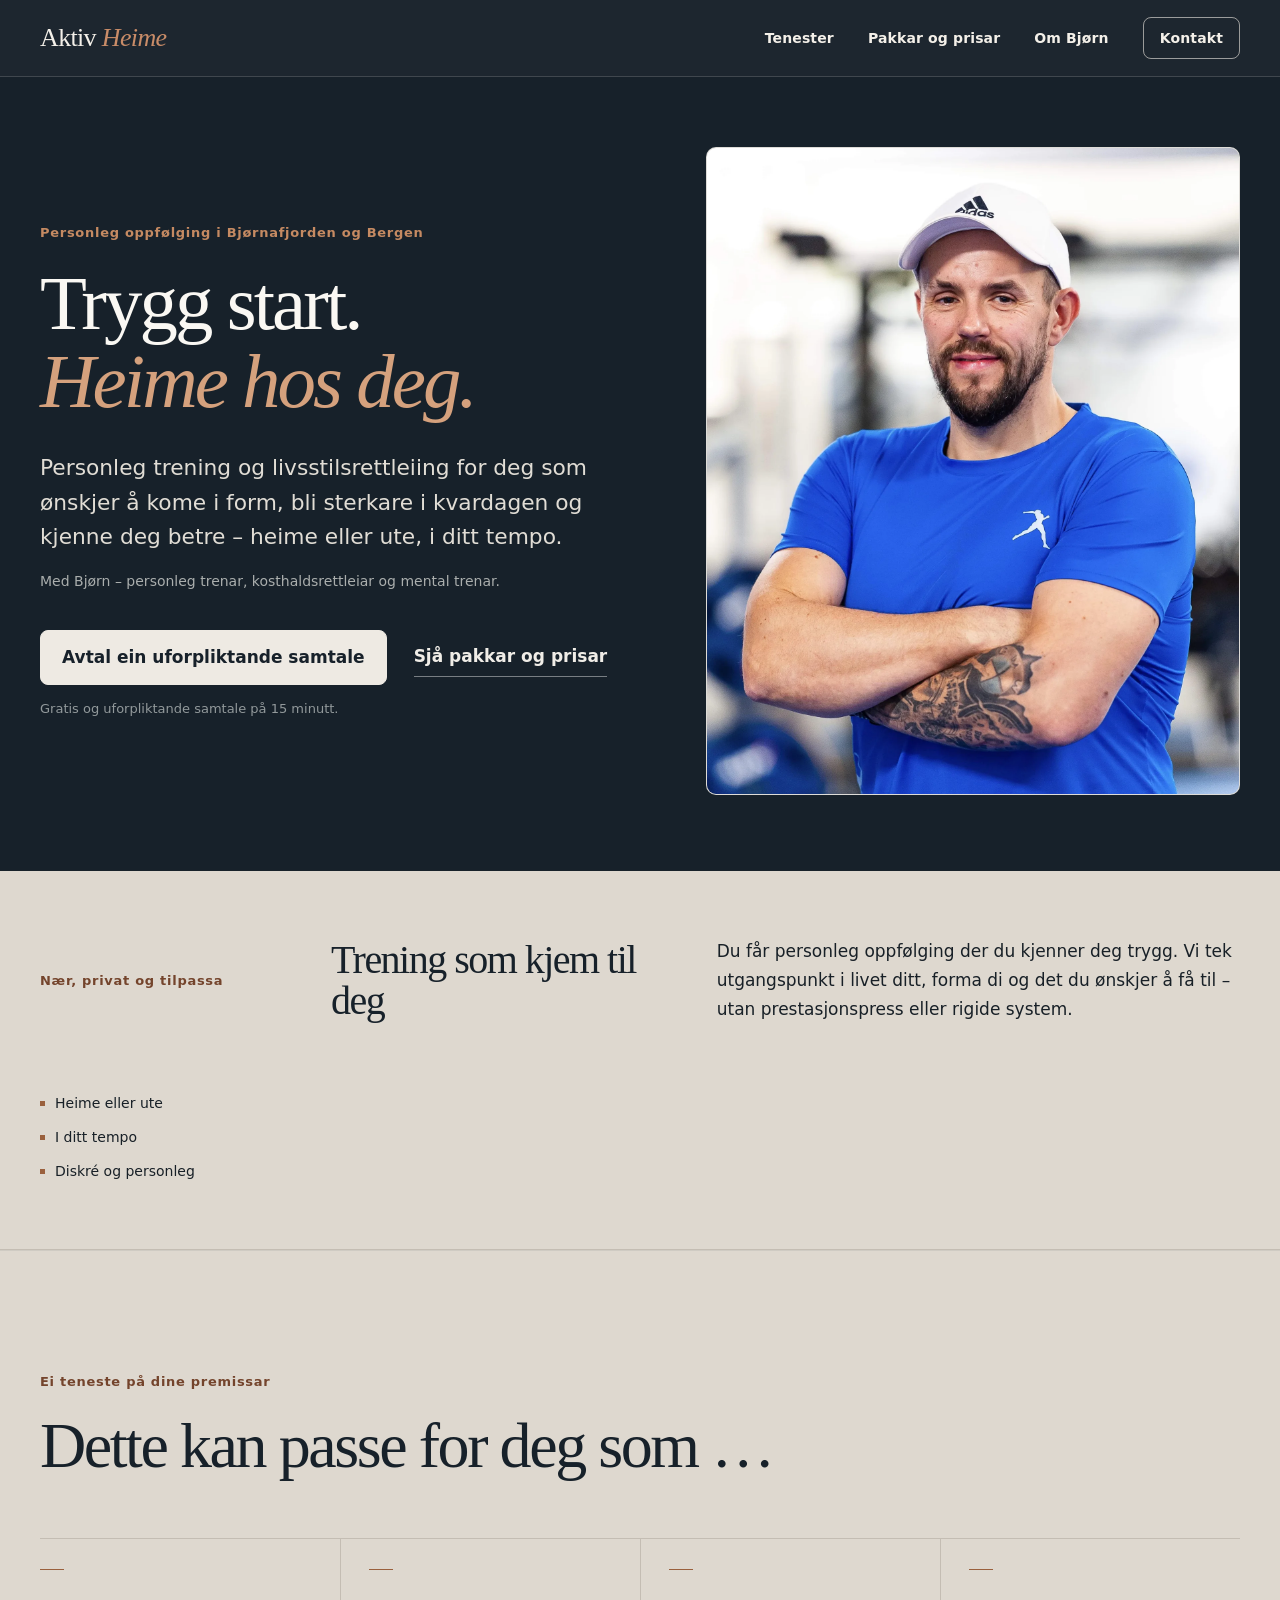
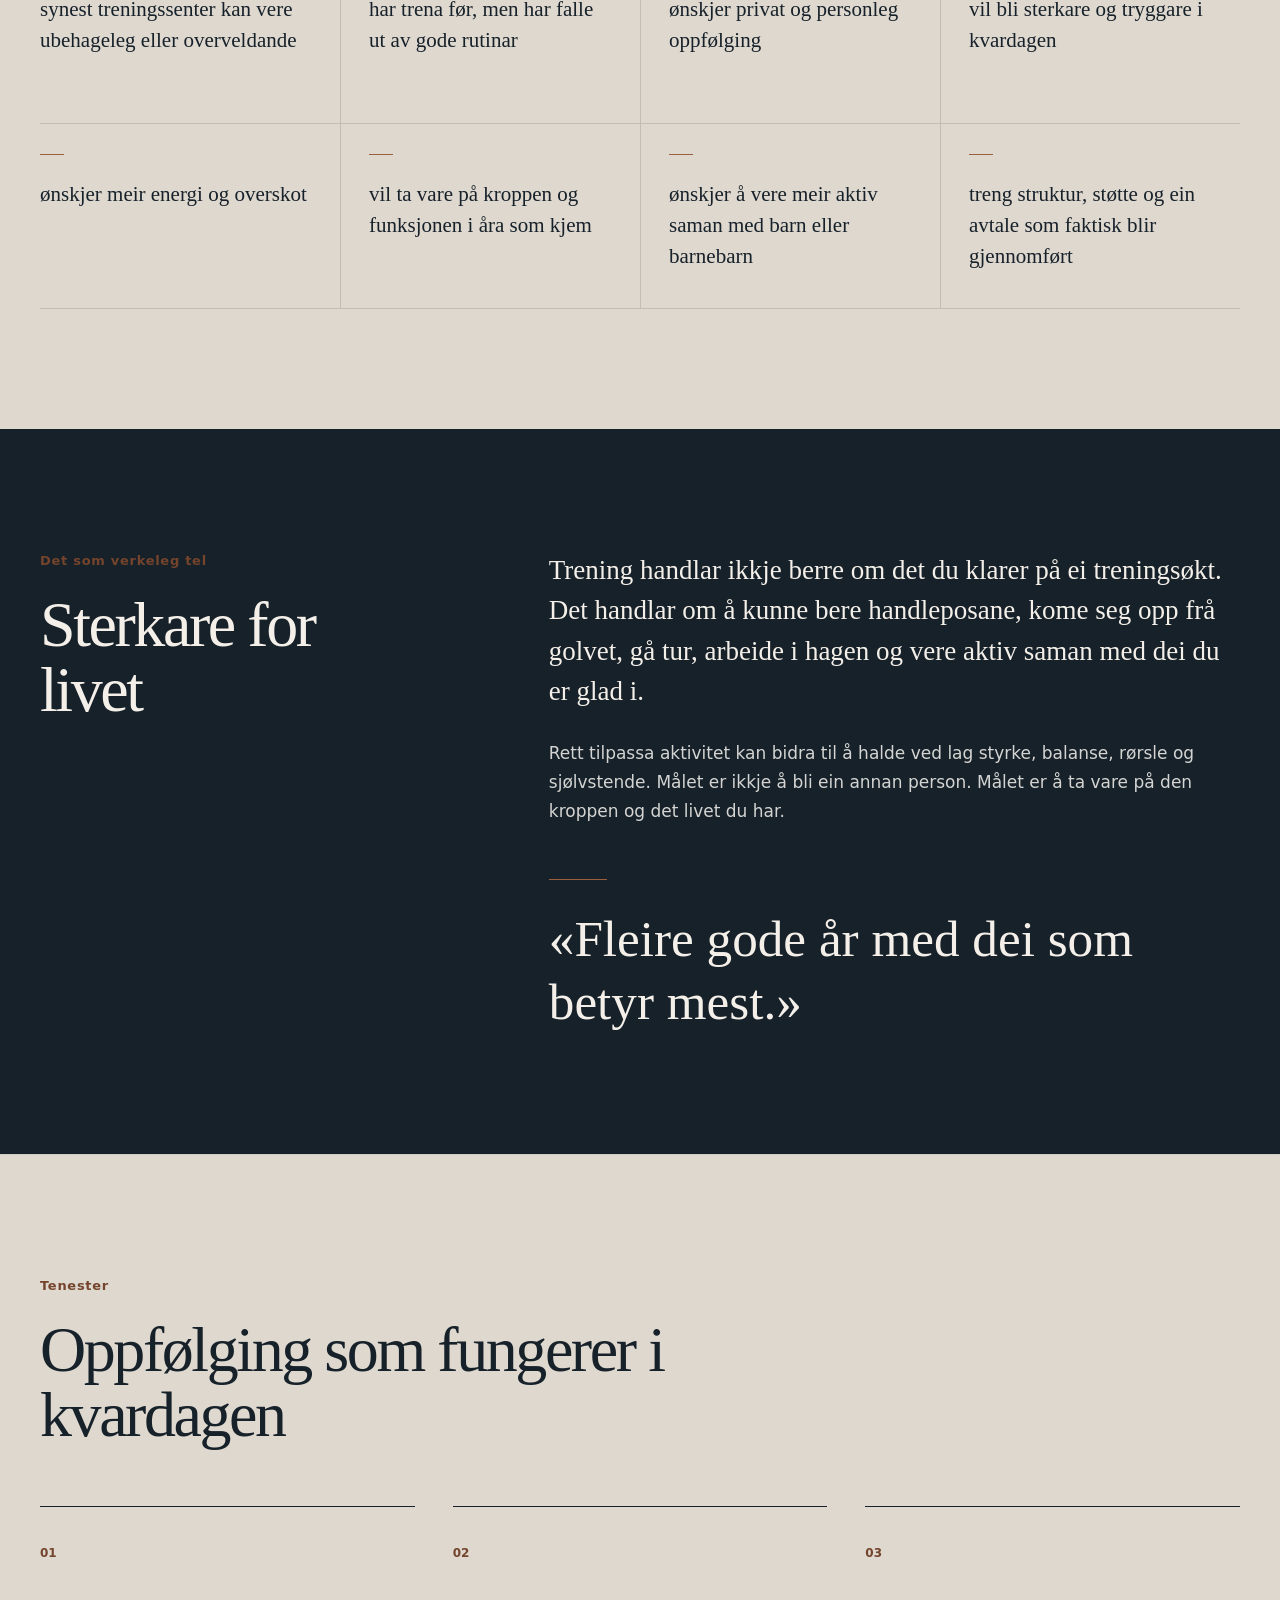
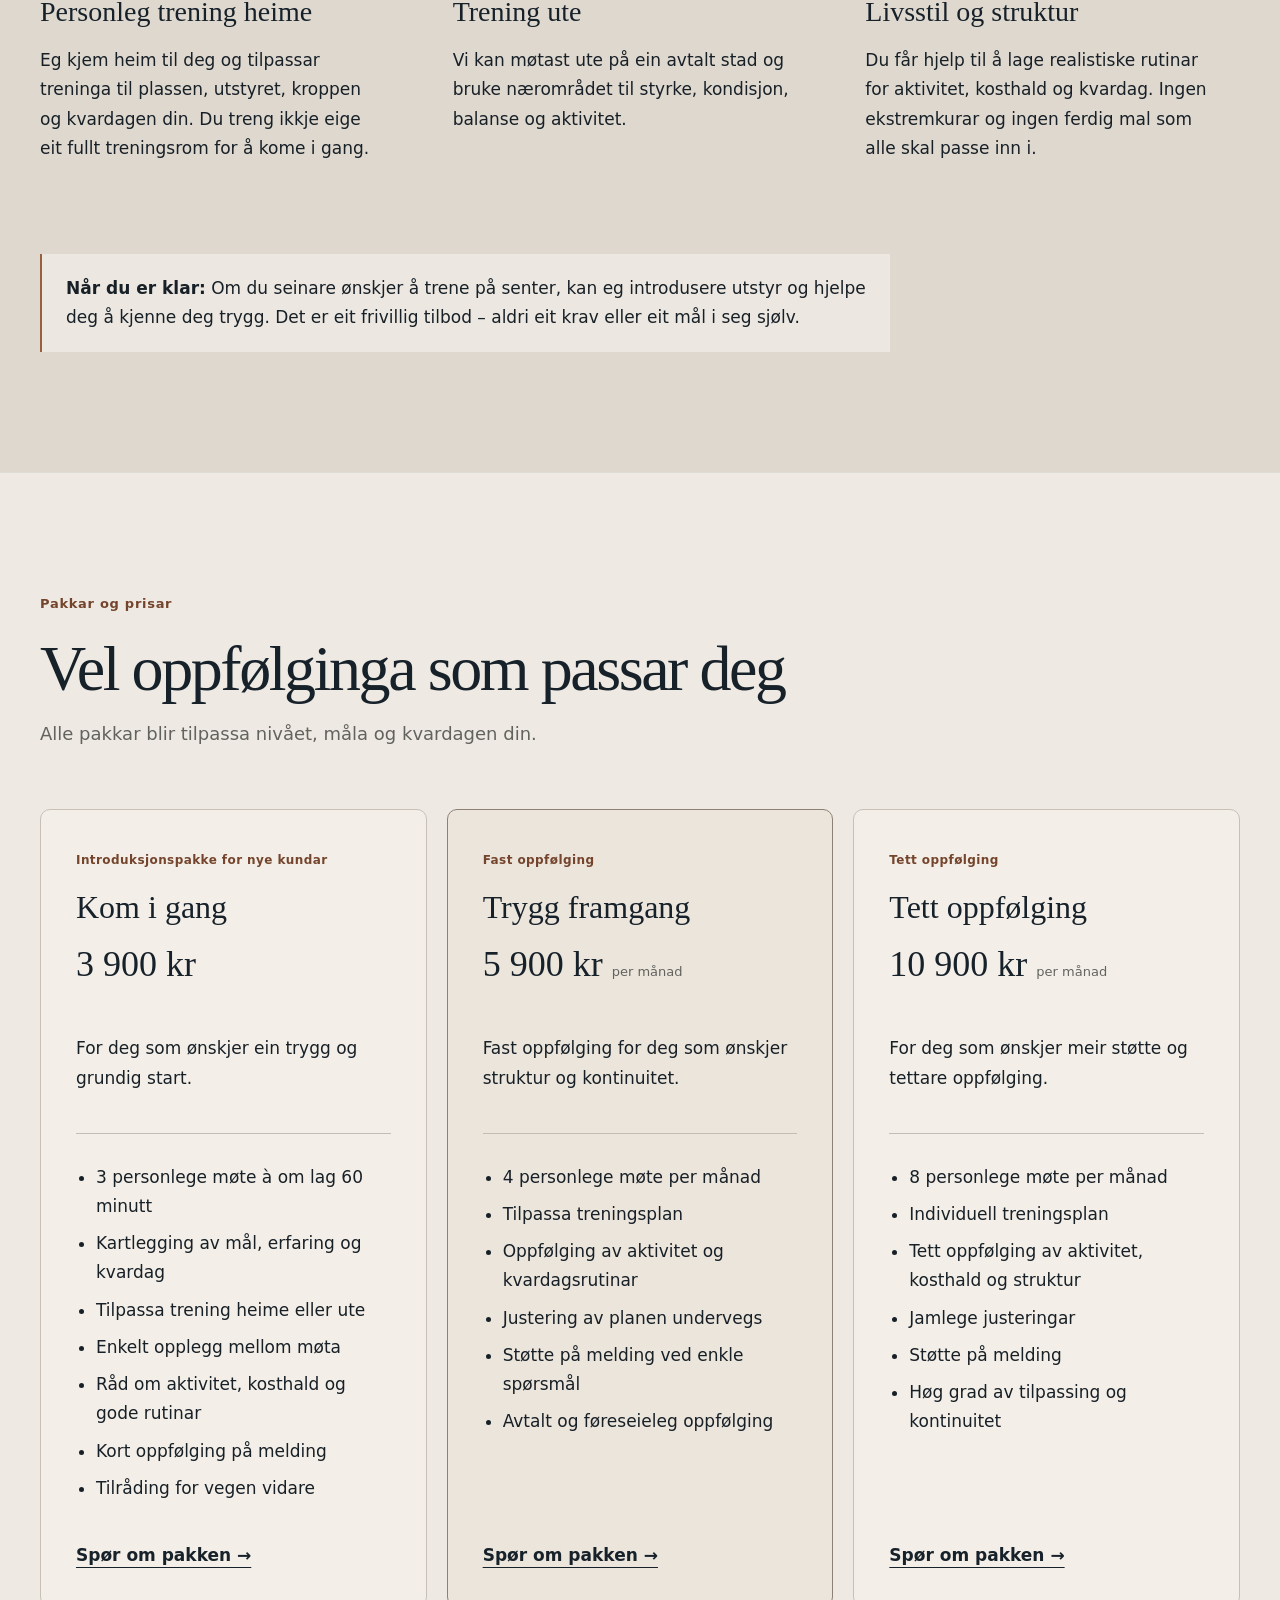
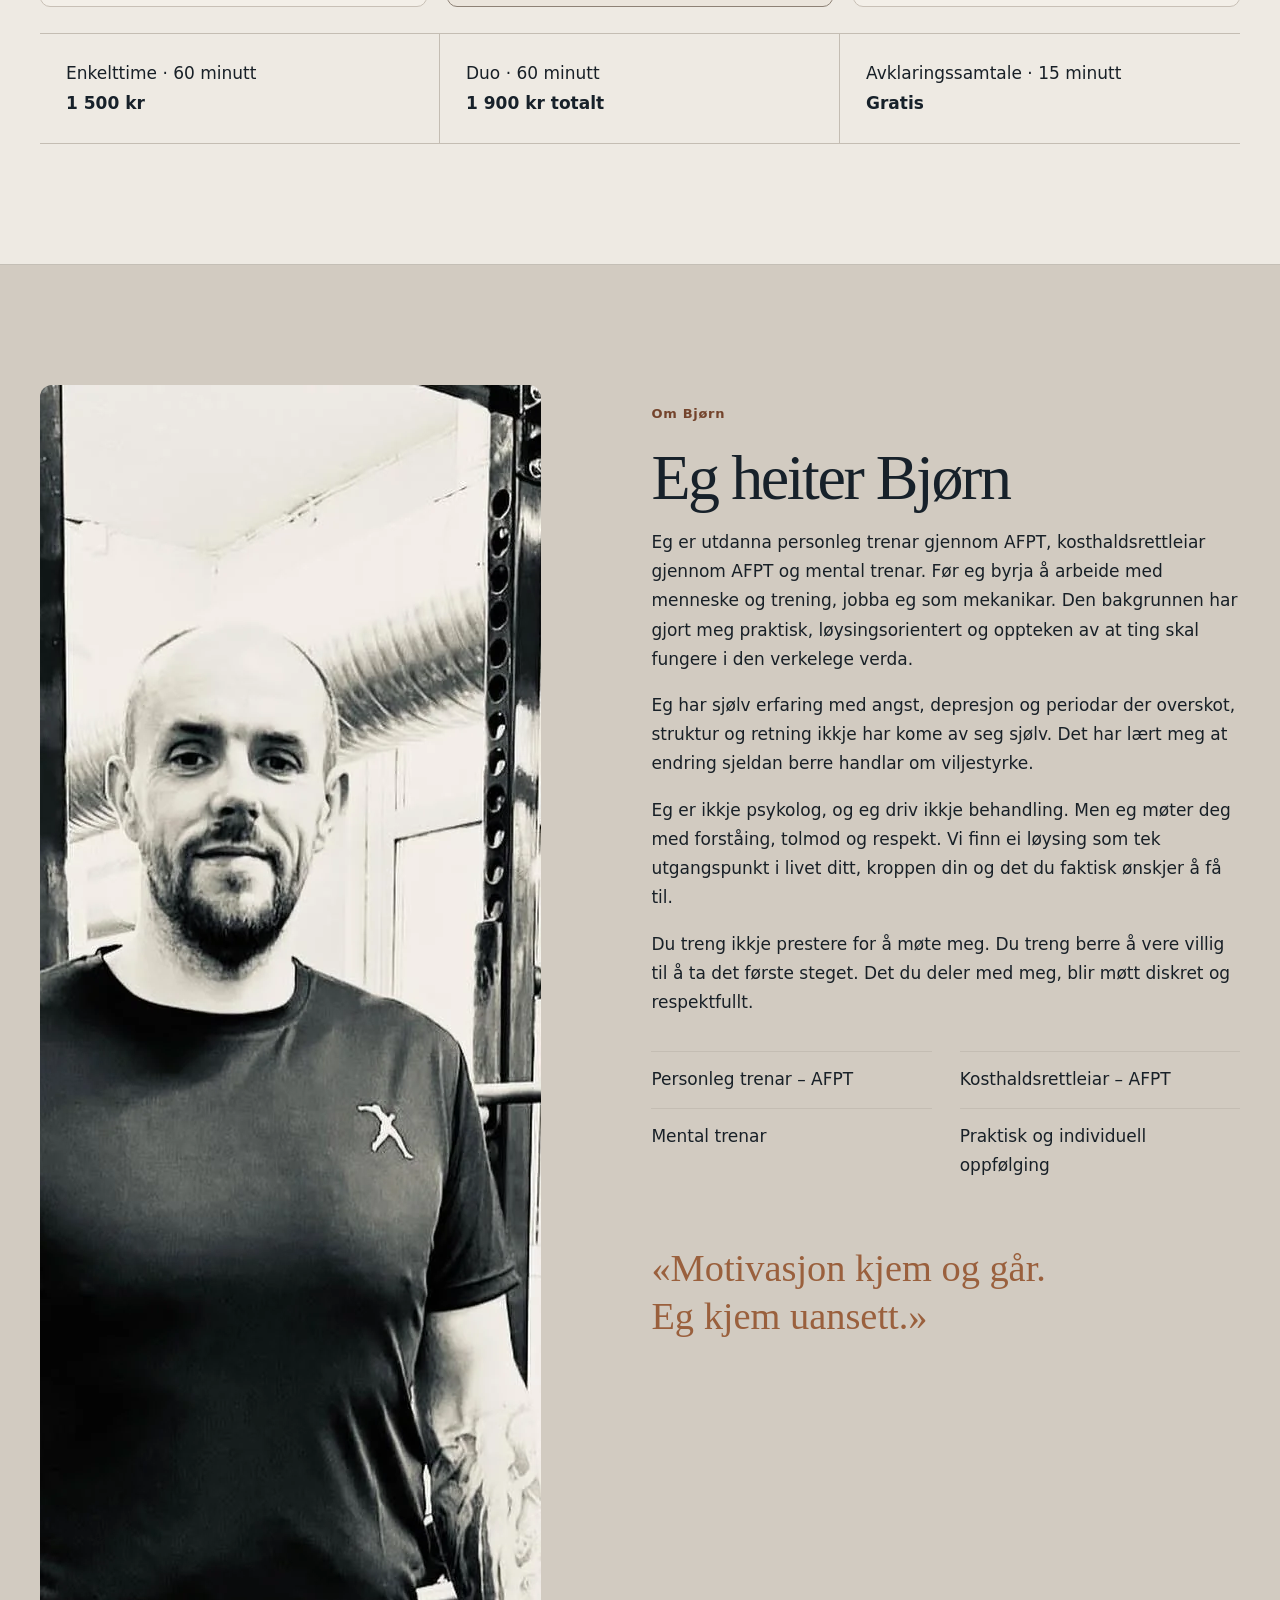
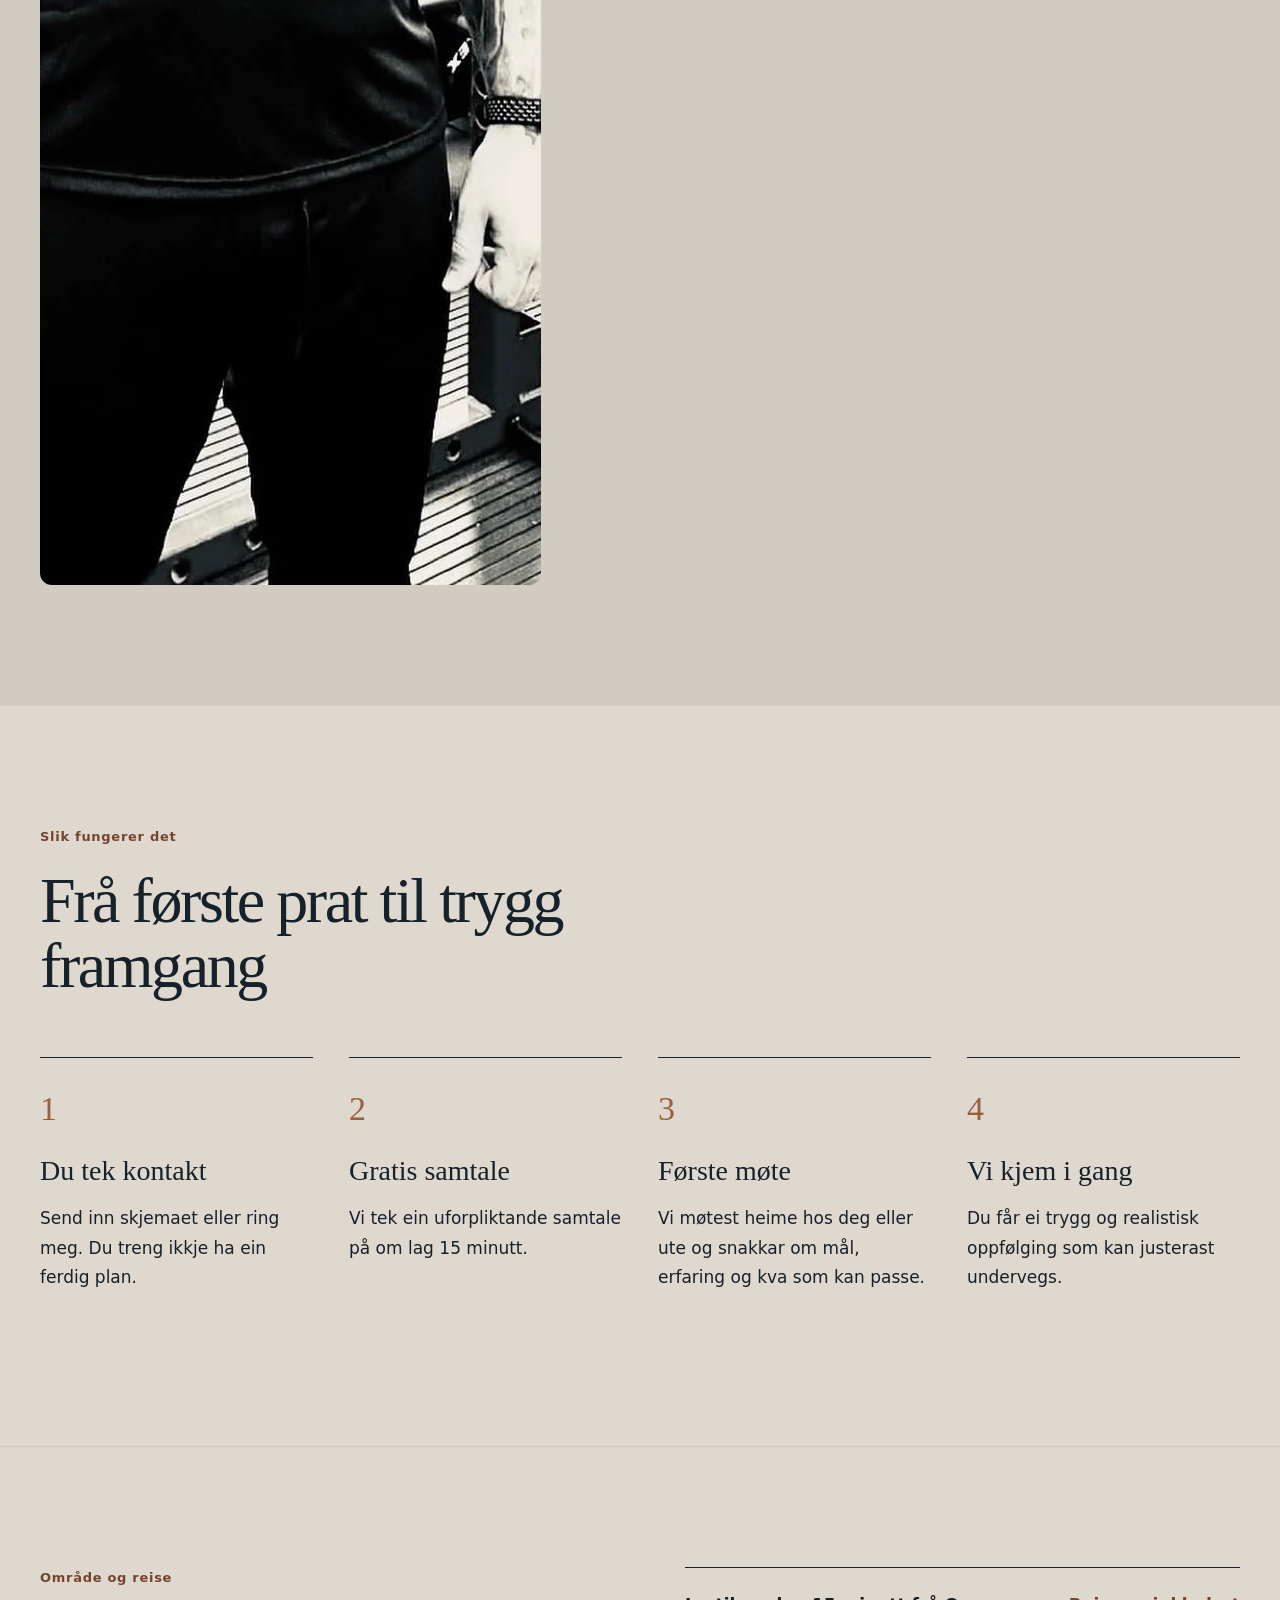
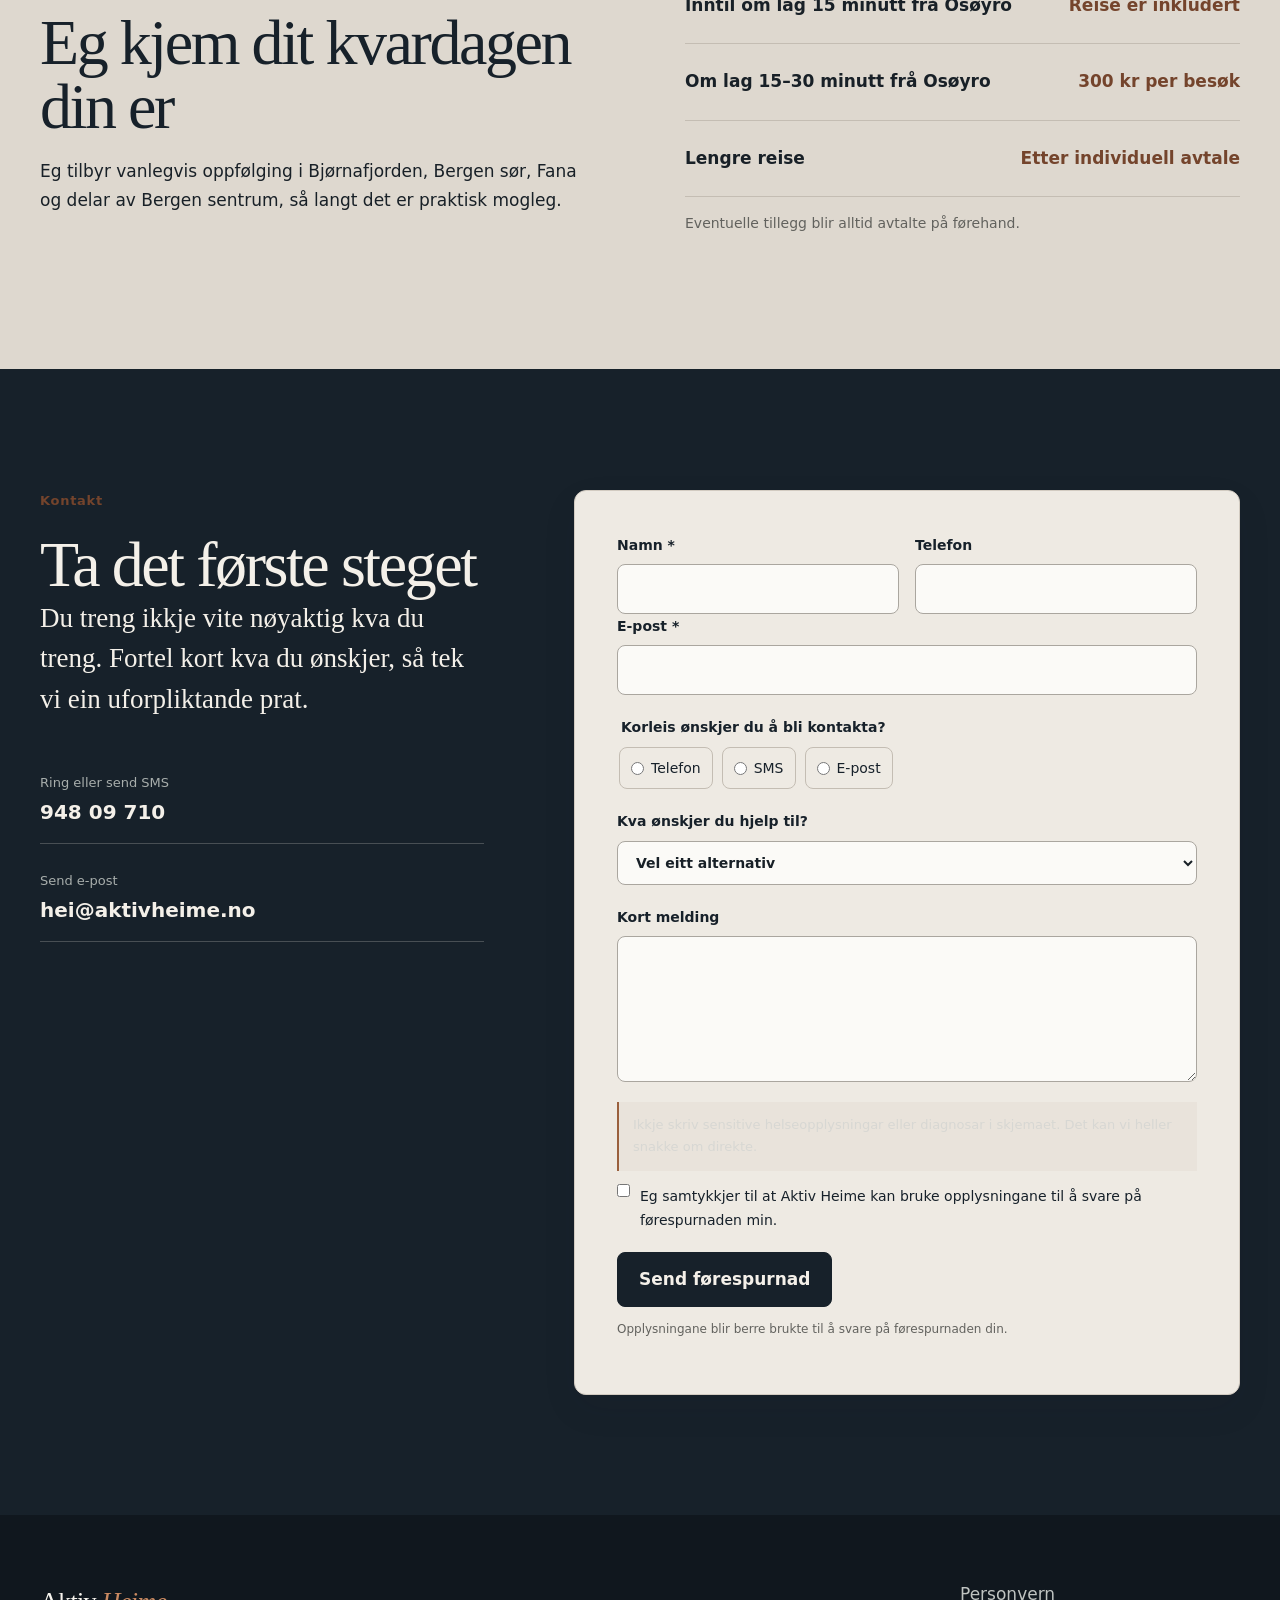
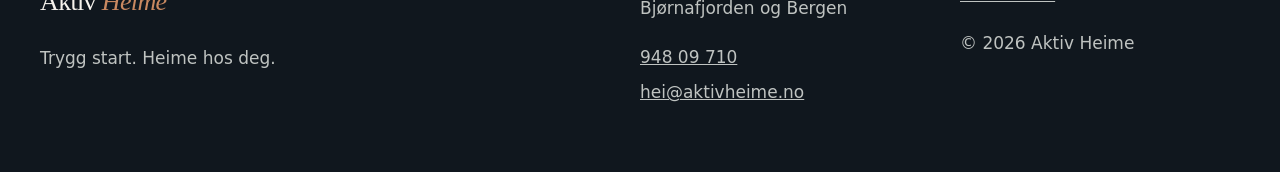
==== commit dd2f72a8: "Refine section rhythm and premium palette" ====
--- a/index.html
+++ b/index.html
@@ -21,7 +21,7 @@
     </div>
   </header>
   <main id="hovudinnhald">
-    <section class="hero" id="topp"><div class="container hero-grid"><div class="hero-copy"><p class="eyebrow">Personleg oppfølging i Bjørnafjorden og Bergen</p><h1>Trygg start.<br><em>Heime hos deg.</em></h1><p class="lead">Personleg trening og livsstilsrettleiing for deg som ønskjer å kome i form, bli sterkare i kvardagen og kjenne deg betre – heime eller ute, i ditt tempo.</p><p class="byline">Med Bjørn – personleg trenar, kosthaldsrettleiar og mental trenar.</p><div class="actions"><a class="button primary" href="#kontakt">Bestill gratis samtale</a><a class="button secondary" href="#prisar">Sjå pakkar og prisar</a></div><p class="micro">Gratis og uforpliktande samtale på 15 minutt.</p></div><figure class="hero-image"><picture><source srcset="assets/bjorn-hero.webp" type="image/webp"><img src="assets/bjorn-hero.jpg" width="1440" height="1800" alt="Bjørn frå Aktiv Heime i blå treningsskjorte" fetchpriority="high"></picture></figure></div></section>
+    <section class="hero" id="topp"><div class="container hero-grid"><div class="hero-copy"><p class="eyebrow">Personleg oppfølging i Bjørnafjorden og Bergen</p><h1>Trygg start.<br><em>Heime hos deg.</em></h1><p class="lead">Personleg trening og livsstilsrettleiing for deg som ønskjer å kome i form, bli sterkare i kvardagen og kjenne deg betre – heime eller ute, i ditt tempo.</p><p class="byline">Med Bjørn – personleg trenar, kosthaldsrettleiar og mental trenar.</p><div class="actions"><a class="button primary" href="#kontakt">Avtal ein uforpliktande samtale</a><a class="button secondary" href="#prisar">Sjå pakkar og prisar</a></div><p class="micro">Gratis og uforpliktande samtale på 15 minutt.</p></div><figure class="hero-image"><picture><source srcset="assets/bjorn-hero.webp" type="image/webp"><img src="assets/bjorn-hero.jpg" width="1440" height="1800" alt="Bjørn frå Aktiv Heime i blå treningsskjorte" fetchpriority="high"></picture></figure></div></section>
     <section class="trust"><div class="container trust-grid"><p class="eyebrow">Nær, privat og tilpassa</p><h2>Trening som kjem til deg</h2><p>Du får personleg oppfølging der du kjenner deg trygg. Vi tek utgangspunkt i livet ditt, forma di og det du ønskjer å få til – utan prestasjonspress eller rigide system.</p><ul class="ticks"><li>Heime eller ute</li><li>I ditt tempo</li><li>Diskré og personleg</li></ul></div></section>
     <section class="section" id="for-deg"><div class="container"><div class="section-head"><p class="eyebrow">Ei teneste på dine premissar</p><h2>Dette kan passe for deg som …</h2></div><div class="fit-grid"><p>synest treningssenter kan vere ubehageleg eller overveldande</p><p>har trena før, men har falle ut av gode rutinar</p><p>ønskjer privat og personleg oppfølging</p><p>vil bli sterkare og tryggare i kvardagen</p><p>ønskjer meir energi og overskot</p><p>vil ta vare på kroppen og funksjonen i åra som kjem</p><p>ønskjer å vere meir aktiv saman med barn eller barnebarn</p><p>treng struktur, støtte og ein avtale som faktisk blir gjennomført</p></div></div></section>
     <section class="section life"><div class="container life-grid"><div><p class="eyebrow">Det som verkeleg tel</p><h2>Sterkare for livet</h2></div><div><p class="large-copy">Trening handlar ikkje berre om det du klarer på ei treningsøkt. Det handlar om å kunne bere handleposane, kome seg opp frå golvet, gå tur, arbeide i hagen og vere aktiv saman med dei du er glad i.</p><p>Rett tilpassa aktivitet kan bidra til å halde ved lag styrke, balanse, rørsle og sjølvstende. Målet er ikkje å bli ein annan person. Målet er å ta vare på den kroppen og det livet du har.</p><blockquote>«Fleire gode år med dei som betyr mest.»</blockquote></div></div></section>
--- a/styles.css
+++ b/styles.css
@@ -1,6 +1,234 @@
-:root{--stone:#f3f0e9;--paper:#fbfaf7;--navy:#142534;--navy2:#1d3445;--copper:#9a6242;--ink:#26333a;--muted:#667078;--line:#d8d3ca;--white:#fff;--radius:20px;--shadow:0 20px 60px rgba(20,37,52,.10);--container:1180px;--serif:Georgia,'Times New Roman',serif;--sans:Inter,ui-sans-serif,system-ui,-apple-system,'Segoe UI',sans-serif}
-*{box-sizing:border-box}html{scroll-behavior:smooth;scroll-padding-top:90px}body{margin:0;background:var(--paper);color:var(--ink);font-family:var(--sans);font-size:17px;line-height:1.7}img{display:block;max-width:100%}a{color:inherit}button,input,select,textarea{font:inherit}.container{width:min(calc(100% - 40px),var(--container));margin-inline:auto}.sr-only{position:absolute;width:1px;height:1px;padding:0;margin:-1px;overflow:hidden;clip:rect(0,0,0,0);white-space:nowrap;border:0}.skip-link{position:fixed;left:20px;top:-80px;z-index:1000;background:var(--white);padding:12px 18px;border-radius:8px}.skip-link:focus{top:20px}.site-header{position:sticky;top:0;z-index:50;background:rgba(251,250,247,.94);border-bottom:1px solid rgba(216,211,202,.8);backdrop-filter:blur(12px)}.nav-wrap{height:78px;display:flex;align-items:center;justify-content:space-between}.wordmark{font-family:var(--serif);font-size:25px;text-decoration:none;color:var(--navy);letter-spacing:-.02em}.wordmark span{font-style:italic;color:var(--copper)}nav{display:flex;align-items:center;gap:32px}nav a{text-decoration:none;font-size:15px;font-weight:650}nav a:hover{text-decoration:underline;text-underline-offset:5px}.nav-cta{border:1px solid var(--navy);border-radius:99px;padding:9px 18px}.menu-button{display:none;background:none;border:0;padding:12px}.menu-button span:not(.sr-only){display:block;width:24px;height:2px;background:var(--navy);margin:5px}.hero{padding:54px 0 72px;background:var(--stone)}.hero-grid{display:grid;grid-template-columns:1.04fr .96fr;gap:72px;align-items:center}.hero-copy{padding-block:30px}.eyebrow{text-transform:uppercase;letter-spacing:.16em;font-size:12px;font-weight:800;color:var(--copper);margin:0 0 18px}.hero h1,.section h2,.trust h2{font-family:var(--serif);font-weight:400;color:var(--navy);line-height:1.04;letter-spacing:-.04em;margin:0}.hero h1{font-size:clamp(54px,6vw,84px)}.hero h1 em{color:var(--copper);font-weight:400}.lead{font-size:clamp(19px,2vw,23px);line-height:1.55;max-width:640px;margin:28px 0 14px}.byline{font-size:15px;color:var(--muted)}.actions{display:flex;gap:12px;flex-wrap:wrap;margin-top:32px}.button{display:inline-flex;min-height:52px;padding:13px 22px;border-radius:99px;align-items:center;justify-content:center;font-weight:750;text-decoration:none;border:1px solid var(--navy);cursor:pointer}.primary{background:var(--navy);color:var(--white)}.primary:hover{background:var(--navy2)}.secondary{background:transparent;color:var(--navy)}.micro{font-size:13px;color:var(--muted);margin:12px 0}.hero-image{margin:0;border-radius:calc(var(--radius) + 6px);overflow:hidden;box-shadow:var(--shadow);height:min(700px,72vh);background:#d9d9d6}.hero-image img{width:100%;height:100%;object-fit:cover;object-position:50% 24%}.trust{background:var(--navy);color:#dfe5e7;padding:58px 0}.trust-grid{display:grid;grid-template-columns:.75fr 1fr 1.5fr;gap:40px;align-items:center}.trust h2{font-size:40px;color:var(--white)}.trust p{margin:0}.ticks{display:flex;gap:12px;flex-wrap:wrap;list-style:none;padding:0;margin:18px 0 0}.ticks li{border:1px solid rgba(255,255,255,.2);padding:6px 12px;border-radius:99px;font-size:14px}.section{padding:110px 0}.section-head{max-width:740px;margin-bottom:50px}.section h2{font-size:clamp(42px,5vw,64px)}.section-head>p:last-child{font-size:19px;color:var(--muted)}.fit-grid{display:grid;grid-template-columns:repeat(4,1fr);border-top:1px solid var(--line);border-left:1px solid var(--line)}.fit-grid p{margin:0;padding:28px;border-right:1px solid var(--line);border-bottom:1px solid var(--line);font-family:var(--serif);font-size:20px;line-height:1.45;color:var(--navy)}.fit-grid p:before{content:'—';display:block;color:var(--copper);margin-bottom:20px}.life{background:var(--stone)}.life-grid{display:grid;grid-template-columns:.75fr 1.25fr;gap:110px}.large-copy{font-family:var(--serif);font-size:26px;line-height:1.5;color:var(--navy);margin-top:0}.life blockquote,.about blockquote{font-family:var(--serif);font-size:clamp(28px,3vw,42px);line-height:1.25;color:var(--copper);margin:48px 0 0;padding-left:28px;border-left:2px solid var(--copper)}.card-grid{display:grid;grid-template-columns:repeat(3,1fr);gap:18px}.card-grid article{background:var(--stone);border:1px solid var(--line);border-radius:var(--radius);padding:34px;min-height:300px}.card-grid article>span{color:var(--copper);font-weight:800;font-size:13px}.card-grid h3,.price-grid h3,.process h3{font-family:var(--serif);font-size:27px;color:var(--navy);font-weight:400;line-height:1.2}.note{margin-top:20px;border-left:3px solid var(--copper);background:#f7f3ed;padding:22px 26px}.pricing{background:var(--navy);color:#dfe5e7}.pricing h2{color:white}.pricing .section-head>p:last-child{color:#c1cbd0}.price-grid{display:grid;grid-template-columns:repeat(3,1fr);gap:18px}.price-grid article{background:var(--paper);color:var(--ink);border-radius:var(--radius);padding:36px;display:flex;flex-direction:column}.package{text-transform:uppercase;letter-spacing:.1em;color:var(--copper);font-size:11px;font-weight:800}.price-grid h3{font-size:30px;margin:8px 0}.price{font-family:var(--serif);font-size:34px;color:var(--navy);margin:4px 0 12px}.price small{font-family:var(--sans);font-size:13px;color:var(--muted)}.price-grid ul{padding-left:20px;flex:1}.price-grid li{margin:8px 0}.text-link{font-weight:750;color:var(--navy);text-underline-offset:5px}.extras{display:grid;grid-template-columns:repeat(3,1fr);margin-top:22px;border:1px solid rgba(255,255,255,.18);border-radius:var(--radius)}.extras div{padding:24px;display:flex;flex-direction:column;border-right:1px solid rgba(255,255,255,.18)}.extras div:last-child{border:0}.extras strong{color:white}.about-grid{display:grid;grid-template-columns:.82fr 1.18fr;gap:90px;align-items:start}.about figure{margin:0;position:sticky;top:105px;border-radius:var(--radius);overflow:hidden}.about figure img{width:100%;aspect-ratio:4/5;object-fit:cover;object-position:center 20%}.about-grid>div>p:not(.eyebrow){max-width:680px}.credentials{display:grid;grid-template-columns:1fr 1fr;gap:8px;list-style:none;padding:0;margin:28px 0}.credentials li{border-top:1px solid var(--line);padding:12px 0}.process{background:var(--stone)}.process ol{list-style:none;padding:0;display:grid;grid-template-columns:repeat(4,1fr);gap:32px}.process li{border-top:1px solid var(--copper);padding-top:22px}.process li>span{font-family:var(--serif);font-size:36px;color:var(--copper)}.process h3{margin:8px 0}.travel-grid{display:grid;grid-template-columns:1fr 1fr;gap:80px}.travel-card{border:1px solid var(--line);border-radius:var(--radius);padding:8px 30px}.travel-card div{display:flex;justify-content:space-between;gap:25px;padding:20px 0;border-bottom:1px solid var(--line)}.travel-card span{text-align:right;color:var(--copper);font-weight:700}.travel-card p{font-size:14px;color:var(--muted)}.contact{background:var(--stone)}.contact-grid{display:grid;grid-template-columns:.8fr 1.2fr;gap:80px;align-items:start}.contact-links{display:grid;gap:12px;margin-top:36px}.contact-links a{display:flex;flex-direction:column;text-decoration:none;border-bottom:1px solid var(--line);padding:12px 0}.contact-links span{font-size:13px;color:var(--muted)}.contact-links strong{font-size:20px;color:var(--navy)}form{background:var(--white);padding:40px;border-radius:var(--radius);box-shadow:var(--shadow)}label,legend{font-weight:700;font-size:14px;color:var(--navy)}input,select,textarea{width:100%;display:block;margin-top:7px;padding:12px 14px;border:1px solid #a9afb2;border-radius:9px;background:white;color:var(--ink)}textarea{resize:vertical}.field-row{display:grid;grid-template-columns:1fr 1fr;gap:16px}form>label,form>fieldset{display:block;margin-bottom:20px}fieldset{border:0;padding:0}.options{display:flex;flex-wrap:wrap;gap:10px;margin-top:8px}.options label{display:flex;align-items:center;gap:7px;border:1px solid var(--line);padding:8px 12px;border-radius:99px;font-weight:500}.options input,.consent input{width:auto;margin:0}.warning{font-size:13px;background:#f3eee8;padding:12px;border-left:3px solid var(--copper)}.consent{display:flex;gap:10px;align-items:flex-start;font-weight:500}.form-note{font-size:12px;color:var(--muted)}.form-status:not(:empty){padding:12px;margin-bottom:20px;border-radius:8px;background:#f8e9df}.honeypot{position:absolute;left:-9999px}.is-invalid{border-color:#a52b2b;box-shadow:0 0 0 2px rgba(165,43,43,.15)}footer{background:#0d1b25;color:#bac5ca;padding:58px 0}.footer-grid{display:grid;grid-template-columns:2fr 1fr 1fr;gap:40px}.footer-grid>div{display:flex;flex-direction:column;align-items:flex-start}.footer-grid a{margin:3px 0}.light{color:white}.light span{color:#dca27d}:focus-visible{outline:3px solid #d27842;outline-offset:4px}
-@media(max-width:900px){.hero-grid,.life-grid,.about-grid,.travel-grid,.contact-grid{grid-template-columns:1fr;gap:48px}.hero-grid{gap:35px}.hero-copy{padding:10px 0}.hero-image{height:auto;max-height:none}.hero-image img{aspect-ratio:4/5;object-position:50% 22%}.trust-grid{grid-template-columns:1fr}.fit-grid,.price-grid{grid-template-columns:1fr 1fr}.card-grid{grid-template-columns:1fr}.process ol{grid-template-columns:1fr 1fr}.about figure{position:static;max-width:600px}.section{padding:82px 0}}
-@media(max-width:680px){body{font-size:16px}.container{width:min(calc(100% - 28px),var(--container))}.nav-wrap{height:68px}.menu-button{display:block}nav{display:none;position:absolute;left:0;right:0;top:68px;background:var(--paper);padding:18px 20px 24px;box-shadow:var(--shadow);flex-direction:column;align-items:stretch;gap:4px}nav.open{display:flex}nav a{padding:12px}.nav-cta{text-align:center;margin-top:6px}.hero{padding:32px 0 50px}.hero h1{font-size:48px}.lead{font-size:18px}.actions{display:grid}.button{width:100%}.trust{padding:45px 0}.section{padding:68px 0}.section h2{font-size:40px}.fit-grid,.price-grid,.extras{grid-template-columns:1fr}.fit-grid p{padding:22px}.extras div{border-right:0;border-bottom:1px solid rgba(255,255,255,.18)}.card-grid article,.price-grid article{padding:28px}.process ol{grid-template-columns:1fr}.credentials{grid-template-columns:1fr}.travel-card{padding:8px 20px}.travel-card div{flex-direction:column;gap:3px}.travel-card span{text-align:left}.field-row{grid-template-columns:1fr}form{padding:24px}.footer-grid{grid-template-columns:1fr}.hero-image img{aspect-ratio:4/5;object-position:50% 20%}}
-.privacy{max-width:800px}.privacy h1{font-family:var(--serif);font-size:clamp(44px,6vw,72px);font-weight:400;line-height:1.08;color:var(--navy);letter-spacing:-.04em}.privacy h2{font-family:var(--serif);font-size:30px;margin-top:46px}.privacy p{max-width:720px}
-@media(prefers-reduced-motion:reduce){html{scroll-behavior:auto}*,*:before,*:after{animation-duration:.01ms!important;animation-iteration-count:1!important;transition-duration:.01ms!important}}
+:root{
+  --stone:#ded8cf;
+  --surface:#eeeae3;
+  --navy:#17212a;
+  --navy-soft:#111920;
+  --ink:#182027;
+  --muted:#62625e;
+  --copper:#9a603d;
+  --copper-text:#74442c;
+  --line:#c4bdb3;
+  --line-dark:rgba(255,255,255,.18);
+  --white:#f4f0e9;
+  --radius:8px;
+  --radius-large:12px;
+  --shadow:0 14px 36px rgba(23,32,42,.07);
+  --container:1200px;
+  --serif:Iowan Old Style,Palatino Linotype,Book Antiqua,Palatino,Georgia,serif;
+  --sans:Inter,ui-sans-serif,system-ui,-apple-system,BlinkMacSystemFont,"Segoe UI",sans-serif;
+}
+
+*{box-sizing:border-box}
+html{scroll-behavior:smooth;scroll-padding-top:82px}
+body{margin:0;background:var(--stone);color:var(--ink);font-family:var(--sans);font-size:17px;line-height:1.72;-webkit-font-smoothing:antialiased}
+img{display:block;max-width:100%}
+a{color:inherit}
+button,input,select,textarea{font:inherit}
+.container{width:min(calc(100% - 48px),var(--container));margin-inline:auto}
+.sr-only{position:absolute;width:1px;height:1px;padding:0;margin:-1px;overflow:hidden;clip:rect(0,0,0,0);white-space:nowrap;border:0}
+.skip-link{position:fixed;left:20px;top:-80px;z-index:1000;background:var(--surface);padding:11px 16px;border-radius:var(--radius)}
+.skip-link:focus{top:20px}
+
+.site-header{position:sticky;top:0;z-index:50;background:rgba(23,33,42,.97);border-bottom:1px solid rgba(244,240,233,.16);backdrop-filter:blur(10px)}
+.nav-wrap{height:76px;display:flex;align-items:center;justify-content:space-between}
+.wordmark{font-family:var(--serif);font-size:26px;text-decoration:none;color:var(--white);letter-spacing:-.025em}
+.wordmark span{font-style:italic;color:#c98c68}
+nav{display:flex;align-items:center;gap:34px}
+nav a{text-decoration:none;color:var(--white);font-size:14px;font-weight:650;letter-spacing:.01em}
+nav a:hover{text-decoration:underline;text-underline-offset:6px;text-decoration-thickness:1px}
+.nav-cta{border:1px solid rgba(244,240,233,.58);border-radius:var(--radius);padding:8px 16px}
+.menu-button{display:none;background:none;border:0;padding:12px}
+.menu-button span:not(.sr-only){display:block;width:25px;height:1.5px;background:var(--white);margin:6px}
+
+.hero{background:var(--navy);color:#e9e6df;padding:70px 0 76px}
+.hero-grid{display:grid;grid-template-columns:minmax(0,1.04fr) minmax(390px,.96fr);gap:88px;align-items:center}
+.hero-copy{padding:28px 0;max-width:650px}
+.eyebrow{margin:0 0 21px;color:var(--copper-text);font-size:13px;font-weight:750;letter-spacing:.055em}
+.hero .eyebrow{color:#c58a62}
+.hero h1,.section h2,.trust h2{margin:0;color:var(--navy);font-family:var(--serif);font-weight:400;line-height:1.01;letter-spacing:-.038em}
+.hero h1{color:#faf8f3;font-size:clamp(58px,6vw,88px);max-width:650px}
+.hero h1 em{color:#d5a17d;font-weight:400}
+.lead{max-width:610px;margin:31px 0 15px;font-size:clamp(19px,1.7vw,22px);line-height:1.58;color:#e1ddd5}
+.byline{font-size:14px;color:#aaaead}
+.actions{display:flex;align-items:center;gap:27px;flex-wrap:wrap;margin-top:36px}
+.button{display:inline-flex;min-height:50px;padding:12px 21px;border:1px solid var(--navy);border-radius:var(--radius);align-items:center;justify-content:center;background:transparent;color:var(--navy);font-weight:720;text-decoration:none;cursor:pointer}
+.primary{background:var(--navy);color:var(--white)}
+.primary:hover{background:var(--navy-soft)}
+.hero .primary{background:var(--surface);border-color:var(--surface);color:var(--navy)}
+.hero .primary:hover{background:#fff}
+.hero .secondary{min-height:auto;padding:5px 0;border:0;border-bottom:1px solid rgba(255,255,255,.42);border-radius:0;color:#f0ede7;font-weight:600}
+.hero .secondary:hover{border-color:#fff}
+.micro{margin:13px 0 0;color:#92999b;font-size:13px}
+.hero-image{height:min(690px,72vh);margin:0;overflow:hidden;border:1px solid rgba(255,255,255,.16);border-radius:10px;background:#d7d5d0}
+.hero-image img{width:100%;height:100%;object-fit:cover;object-position:50% 24%}
+
+.trust{padding:66px 0;background:var(--stone);color:var(--ink);border-top:0;border-bottom:1px solid var(--line)}
+.trust-grid{display:grid;grid-template-columns:.72fr 1fr 1.55fr;gap:48px;align-items:center}
+.trust h2{color:var(--navy);font-size:40px}
+.trust p{margin:0}
+.ticks{display:flex;gap:10px 24px;flex-wrap:wrap;list-style:none;padding:0;margin:18px 0 0}
+.ticks li{position:relative;padding-left:15px;font-size:14px}
+.ticks li:before{content:"";position:absolute;left:0;top:.72em;width:5px;height:5px;background:var(--copper)}
+
+.section{padding:120px 0;border-top:1px solid rgba(23,32,42,.07)}
+.section-head{max-width:760px;margin-bottom:59px}
+.section h2{font-size:clamp(45px,5vw,66px)}
+.section-head>p:last-child{max-width:650px;color:var(--muted);font-size:18px}
+
+.fit-grid{display:grid;grid-template-columns:repeat(4,1fr);border-top:1px solid var(--line)}
+.fit-grid p{min-height:185px;margin:0;padding:30px 28px 28px 0;border-bottom:1px solid var(--line);font-family:var(--serif);font-size:21px;line-height:1.48;color:var(--navy)}
+.fit-grid p:not(:nth-child(4n+1)){padding-left:28px;border-left:1px solid var(--line)}
+.fit-grid p:before{content:"";display:block;width:24px;height:1px;margin-bottom:24px;background:var(--copper)}
+
+.life{background:var(--navy);color:#d4d5d2}
+.life-grid{display:grid;grid-template-columns:.72fr 1.28fr;gap:120px}
+.large-copy{max-width:690px;margin-top:0;color:var(--navy);font-family:var(--serif);font-size:27px;line-height:1.5}
+.life h2{color:var(--white)}
+.life .large-copy{color:var(--white)}
+.life blockquote,.about blockquote{max-width:700px;margin:52px 0 0;padding:0;color:var(--copper);border:0;font-family:var(--serif);font-size:clamp(31px,3vw,44px);line-height:1.24}
+.life blockquote{max-width:760px;color:var(--white);font-size:clamp(36px,4vw,55px)}
+.life blockquote:before{content:"";display:block;width:58px;height:1px;margin-bottom:27px;background:var(--copper)}
+
+.services{background:var(--stone)}
+.card-grid{display:grid;grid-template-columns:repeat(3,1fr);gap:38px}
+.card-grid article{min-height:290px;padding:30px 28px 28px 0;border-top:1px solid var(--navy)}
+.card-grid article>span{color:var(--copper-text);font-size:12px;font-weight:750}
+.card-grid h3,.price-grid h3,.process h3{color:var(--navy);font-family:var(--serif);font-size:28px;font-weight:400;line-height:1.2}
+.card-grid h3{margin:29px 0 17px}
+.note{max-width:850px;margin-top:46px;padding:20px 24px;border-left:2px solid var(--copper);background:rgba(244,241,235,.66)}
+
+.pricing{background:var(--surface);color:var(--ink)}
+.pricing h2{color:var(--navy)}
+.pricing .section-head>p:last-child{color:var(--muted)}
+.price-grid{display:grid;grid-template-columns:repeat(3,1fr);gap:20px}
+.price-grid article{display:flex;flex-direction:column;padding:40px 35px 36px;background:#f3efe8;color:var(--ink);border:1px solid #c8c0b6;border-radius:10px;box-shadow:none}
+.price-grid article:nth-child(2){background:#ebe5dc;border-color:#8d8175}
+.package{margin:0 0 17px;color:var(--copper-text);font-size:12px;font-weight:750;letter-spacing:.035em}
+.price-grid h3{margin:0 0 8px;font-size:32px}
+.price{margin:0 0 21px;color:var(--navy);font-family:var(--serif);font-size:36px}
+.price small{color:var(--muted);font-family:var(--sans);font-size:13px}
+.price-grid ul{flex:1;margin:23px 0 30px;padding:21px 0 0 20px;border-top:1px solid var(--line)}
+.price-grid li{margin:8px 0}
+.text-link{color:var(--navy);font-weight:720;text-underline-offset:6px}
+.extras{display:grid;grid-template-columns:repeat(3,1fr);margin-top:26px;border-top:1px solid var(--line);border-bottom:1px solid var(--line)}
+.extras div{display:flex;flex-direction:column;padding:25px 26px;border-right:1px solid var(--line)}
+.extras div:last-child{border:0}
+.extras strong{color:var(--navy)}
+
+.about{background:#d2cbc1}
+.about-grid{display:grid;grid-template-columns:minmax(390px,.92fr) minmax(0,1.08fr);gap:110px;align-items:start}
+.about figure{position:sticky;top:102px;margin:0;overflow:hidden;border-radius:var(--radius-large)}
+.about figure img{width:100%;aspect-ratio:4/5;object-fit:cover;object-position:center 20%}
+.about-grid>div{padding-top:18px}
+.about-grid>div>p:not(.eyebrow){max-width:660px}
+.credentials{display:grid;grid-template-columns:1fr 1fr;gap:0 28px;list-style:none;padding:0;margin:34px 0}
+.credentials li{padding:13px 0;border-top:1px solid var(--line)}
+.about blockquote{font-size:clamp(29px,3vw,41px)}
+
+.process{background:var(--stone)}
+.process ol{display:grid;grid-template-columns:repeat(4,1fr);gap:36px;list-style:none;padding:0}
+.process li{padding-top:22px;border-top:1px solid var(--navy)}
+.process li>span{color:var(--copper);font-family:var(--serif);font-size:34px}
+.process h3{margin:15px 0 10px}
+
+.travel-grid{display:grid;grid-template-columns:1fr 1fr;gap:90px}
+.travel-card{padding:0;border-top:1px solid var(--navy)}
+.travel-card div{display:flex;justify-content:space-between;gap:25px;padding:23px 0;border-bottom:1px solid var(--line)}
+.travel-card span{text-align:right;color:var(--copper-text);font-weight:700}
+.travel-card p{color:var(--muted);font-size:14px}
+
+.contact{background:var(--navy);color:#d7d7d3}
+.contact h2{color:var(--white)}
+.contact .large-copy{color:var(--white)}
+.contact-grid{display:grid;grid-template-columns:.8fr 1.2fr;gap:90px;align-items:start}
+.contact-links{display:grid;gap:12px;margin-top:39px}
+.contact-links a{display:flex;flex-direction:column;padding:14px 0;border-bottom:1px solid var(--line);text-decoration:none}
+.contact-links span{color:#a8aeac;font-size:13px}
+.contact-links strong{color:var(--white);font-size:20px}
+.contact-links a{border-color:rgba(244,240,233,.22)}
+form{padding:42px;background:var(--surface);border:1px solid #d2cbc1;border-radius:var(--radius-large);box-shadow:var(--shadow)}
+label,legend{color:var(--navy);font-size:14px;font-weight:700}
+input,select,textarea{display:block;width:100%;margin-top:7px;padding:12px 14px;border:1px solid #aaa69f;border-radius:var(--radius);background:#fbfaf7;color:var(--ink)}
+textarea{resize:vertical}
+.field-row{display:grid;grid-template-columns:1fr 1fr;gap:16px}
+form>label,form>fieldset{display:block;margin-bottom:20px}
+fieldset{border:0;padding:0}
+.options{display:flex;flex-wrap:wrap;gap:9px;margin-top:8px}
+.options label{display:flex;align-items:center;gap:7px;padding:8px 11px;border:1px solid var(--line);border-radius:var(--radius);font-weight:500}
+.options input,.consent input{width:auto;margin:0}
+.warning{padding:12px 14px;border-left:2px solid var(--copper);background:#e9e3db;font-size:13px}
+.consent{display:flex;align-items:flex-start;gap:10px;font-weight:500}
+.form-note{color:var(--muted);font-size:12px}
+.form-status:not(:empty){margin-bottom:20px;padding:12px;border-left:2px solid var(--copper);background:#e9e3db}
+.honeypot{position:absolute;left:-9999px}
+.is-invalid{border-color:#8f2828;box-shadow:0 0 0 2px rgba(143,40,40,.13)}
+
+footer{padding:62px 0;background:#10171e;color:#bfc3c1}
+.footer-grid{display:grid;grid-template-columns:2fr 1fr 1fr;gap:40px}
+.footer-grid>div{display:flex;flex-direction:column;align-items:flex-start}
+.footer-grid a{margin:3px 0}
+.light{color:#f6f3ed}
+.light span{color:#c98961}
+:focus-visible{outline:3px solid #b76839;outline-offset:4px}
+
+.privacy{max-width:800px}
+.privacy h1{color:var(--navy);font-family:var(--serif);font-size:clamp(44px,6vw,72px);font-weight:400;line-height:1.08;letter-spacing:-.04em}
+.privacy h2{margin-top:46px;font-family:var(--serif);font-size:30px}
+.privacy p{max-width:720px}
+
+@media(max-width:900px){
+  .hero-grid,.life-grid,.about-grid,.travel-grid,.contact-grid{grid-template-columns:1fr;gap:52px}
+  .hero{padding-top:50px}
+  .hero-copy{max-width:720px;padding:10px 0}
+  .hero-image{height:auto;max-width:700px}
+  .hero-image img{aspect-ratio:4/5;object-position:50% 22%}
+  .trust-grid{grid-template-columns:1fr;gap:22px}
+  .fit-grid,.price-grid{grid-template-columns:1fr 1fr}
+  .fit-grid p:not(:nth-child(4n+1)){padding-left:0;border-left:0}
+  .fit-grid p:nth-child(even){padding-left:28px;border-left:1px solid var(--line)}
+  .card-grid{grid-template-columns:1fr;gap:20px}
+  .card-grid article{min-height:0}
+  .process ol{grid-template-columns:1fr 1fr}
+  .about figure{position:static;max-width:680px}
+  .about-grid>div{padding-top:0}
+  .section{padding:92px 0}
+}
+
+@media(max-width:680px){
+  body{font-size:16px}
+  .container{width:min(calc(100% - 30px),var(--container))}
+  .nav-wrap{height:68px}
+  .menu-button{display:block}
+  nav{display:none;position:absolute;left:0;right:0;top:68px;flex-direction:column;align-items:stretch;gap:4px;padding:18px 20px 24px;background:var(--navy);border-bottom:1px solid rgba(244,240,233,.16);box-shadow:0 10px 22px rgba(17,25,32,.16)}
+  nav.open{display:flex}
+  nav a{padding:12px}
+  .nav-cta{margin-top:6px;text-align:center}
+  .hero{padding:43px 0 52px}
+  .hero h1{font-size:49px}
+  .lead{font-size:18px}
+  .actions{display:flex;align-items:flex-start;gap:22px}
+  .hero .primary{width:100%}
+  .hero .secondary{width:auto}
+  .trust{padding:42px 0 47px}
+  .section{padding:72px 0}
+  .section h2{font-size:41px}
+  .section-head{margin-bottom:42px}
+  .fit-grid,.price-grid,.extras{grid-template-columns:1fr}
+  .fit-grid p{min-height:0;padding:23px 0}
+  .fit-grid p:nth-child(even){padding-left:0;border-left:0}
+  .card-grid article,.price-grid article{padding:28px 25px}
+  .extras div{padding-inline:0;border-right:0;border-bottom:1px solid var(--line-dark)}
+  .process ol{grid-template-columns:1fr}
+  .credentials{grid-template-columns:1fr}
+  .travel-card div{flex-direction:column;gap:3px}
+  .travel-card span{text-align:left}
+  .field-row{grid-template-columns:1fr}
+  form{padding:25px}
+  .footer-grid{grid-template-columns:1fr}
+  .hero-image img{aspect-ratio:4/5;object-position:50% 20%}
+}
+
+@media(prefers-reduced-motion:reduce){
+  html{scroll-behavior:auto}
+  *,*:before,*:after{animation-duration:.01ms!important;animation-iteration-count:1!important;transition-duration:.01ms!important}
+}
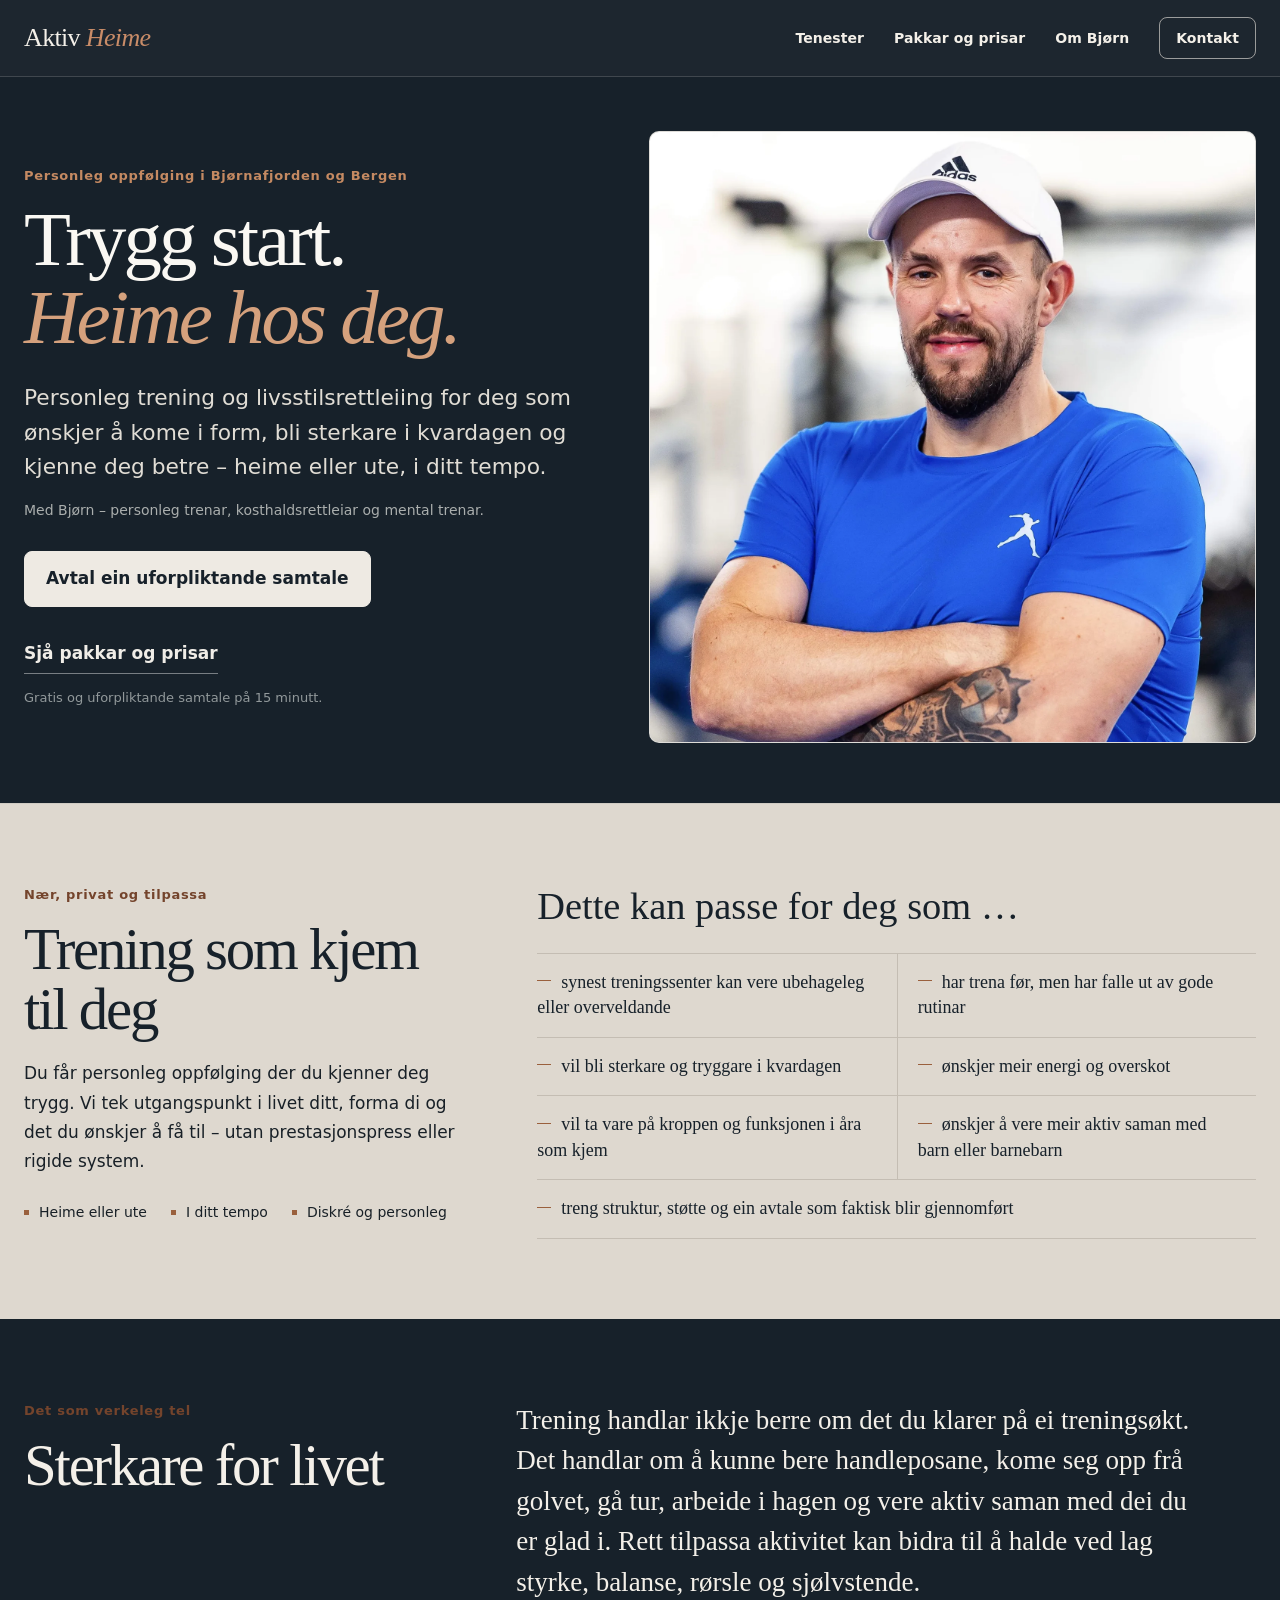
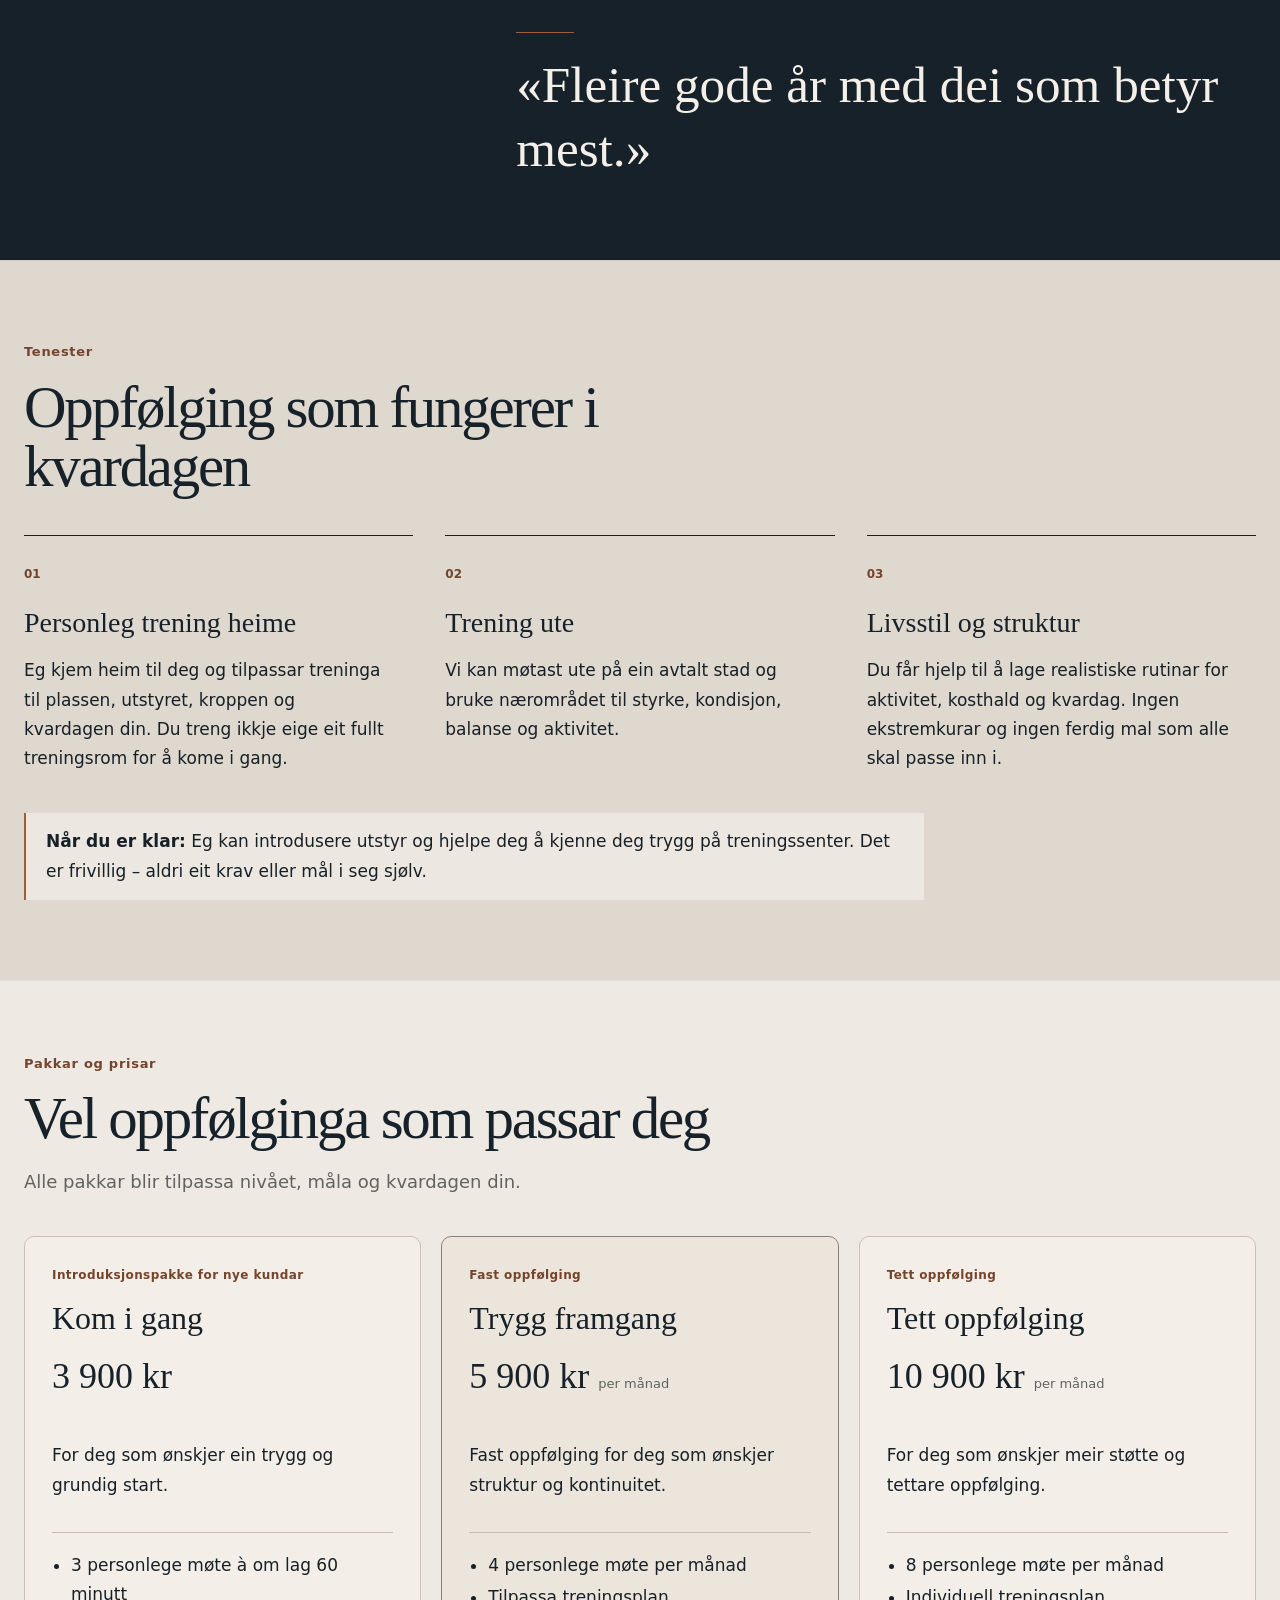
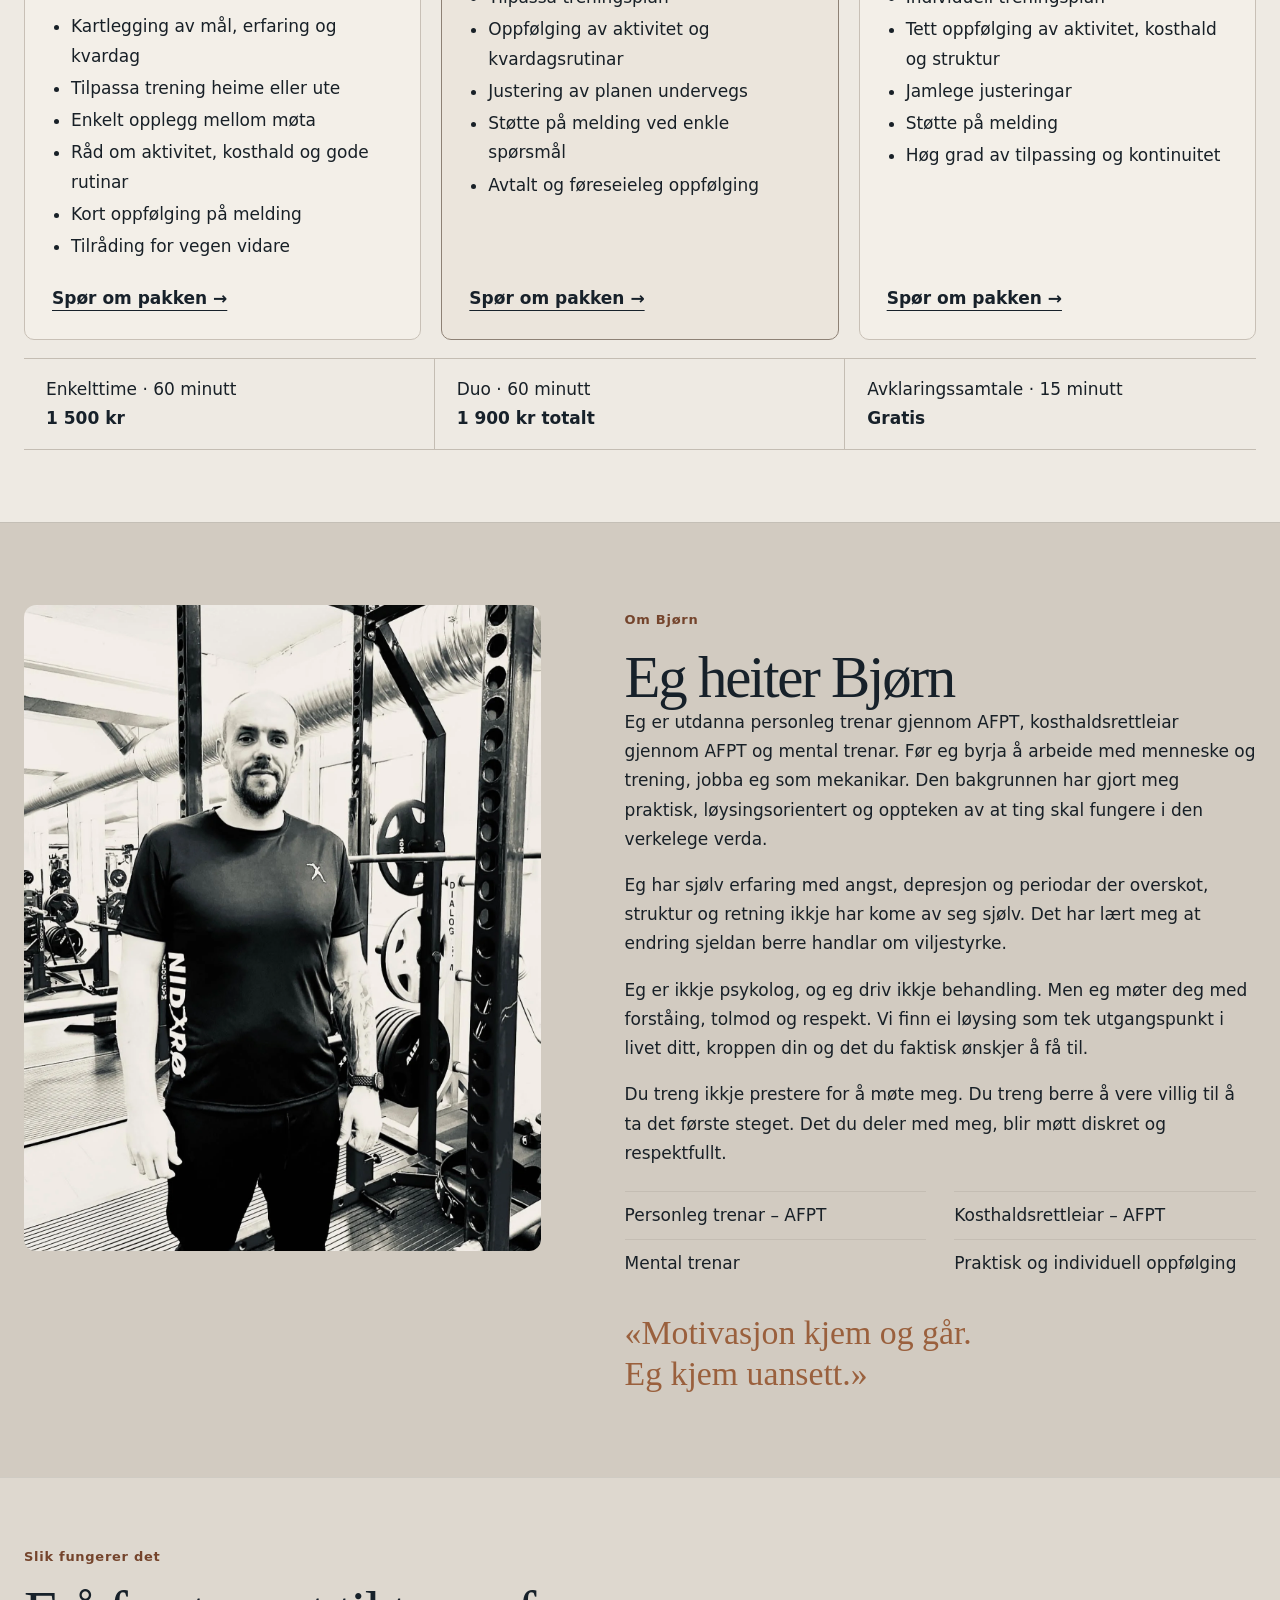
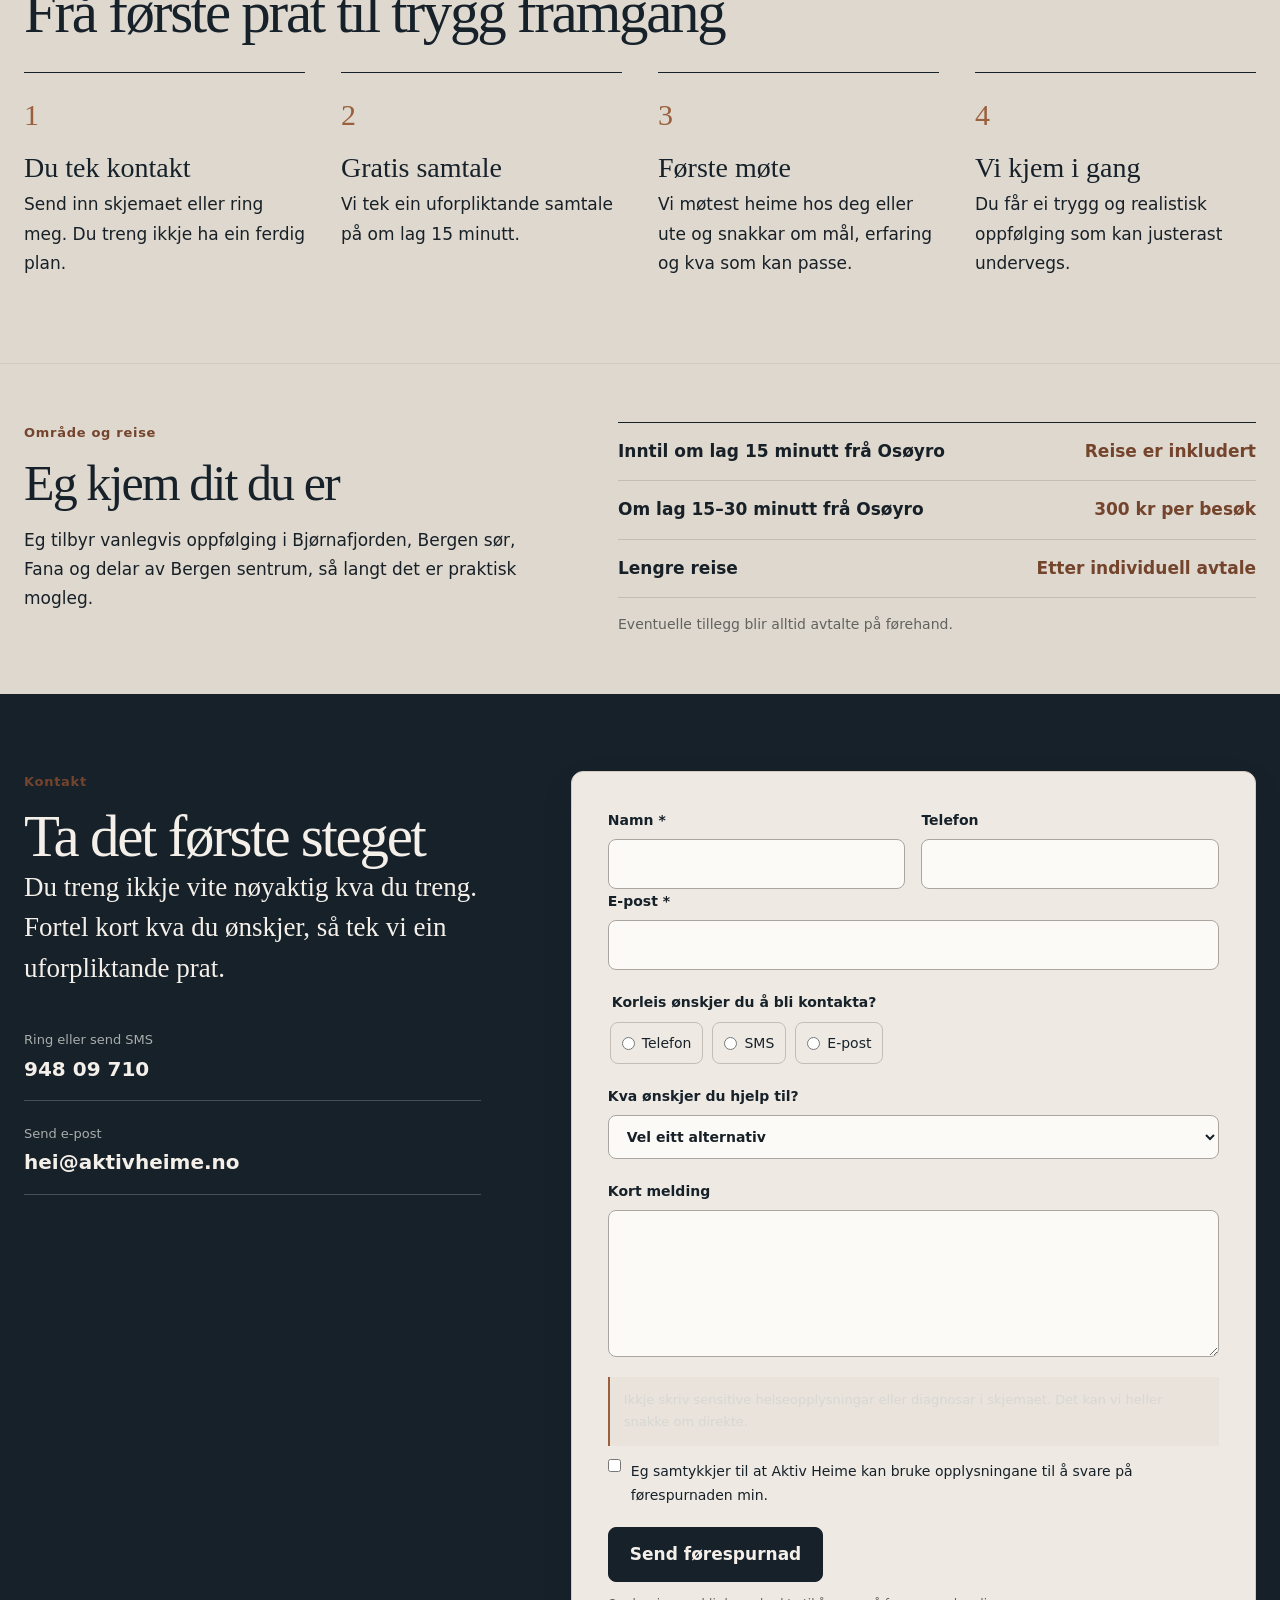
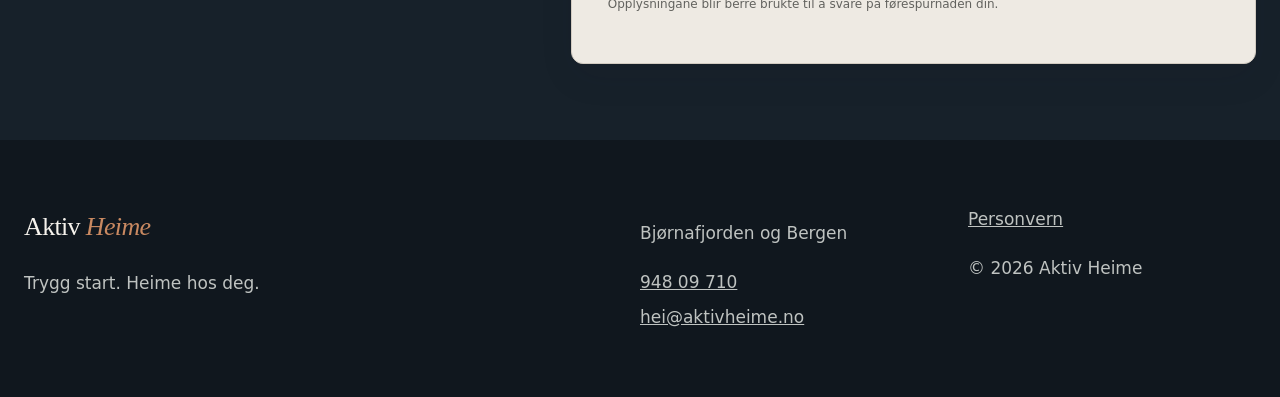
==== commit bd6b34ae: "Refine compact page layout" ====
--- a/index.html
+++ b/index.html
@@ -22,18 +22,17 @@
   </header>
   <main id="hovudinnhald">
     <section class="hero" id="topp"><div class="container hero-grid"><div class="hero-copy"><p class="eyebrow">Personleg oppfølging i Bjørnafjorden og Bergen</p><h1>Trygg start.<br><em>Heime hos deg.</em></h1><p class="lead">Personleg trening og livsstilsrettleiing for deg som ønskjer å kome i form, bli sterkare i kvardagen og kjenne deg betre – heime eller ute, i ditt tempo.</p><p class="byline">Med Bjørn – personleg trenar, kosthaldsrettleiar og mental trenar.</p><div class="actions"><a class="button primary" href="#kontakt">Avtal ein uforpliktande samtale</a><a class="button secondary" href="#prisar">Sjå pakkar og prisar</a></div><p class="micro">Gratis og uforpliktande samtale på 15 minutt.</p></div><figure class="hero-image"><picture><source srcset="assets/bjorn-hero.webp" type="image/webp"><img src="assets/bjorn-hero.jpg" width="1440" height="1800" alt="Bjørn frå Aktiv Heime i blå treningsskjorte" fetchpriority="high"></picture></figure></div></section>
-    <section class="trust"><div class="container trust-grid"><p class="eyebrow">Nær, privat og tilpassa</p><h2>Trening som kjem til deg</h2><p>Du får personleg oppfølging der du kjenner deg trygg. Vi tek utgangspunkt i livet ditt, forma di og det du ønskjer å få til – utan prestasjonspress eller rigide system.</p><ul class="ticks"><li>Heime eller ute</li><li>I ditt tempo</li><li>Diskré og personleg</li></ul></div></section>
-    <section class="section" id="for-deg"><div class="container"><div class="section-head"><p class="eyebrow">Ei teneste på dine premissar</p><h2>Dette kan passe for deg som …</h2></div><div class="fit-grid"><p>synest treningssenter kan vere ubehageleg eller overveldande</p><p>har trena før, men har falle ut av gode rutinar</p><p>ønskjer privat og personleg oppfølging</p><p>vil bli sterkare og tryggare i kvardagen</p><p>ønskjer meir energi og overskot</p><p>vil ta vare på kroppen og funksjonen i åra som kjem</p><p>ønskjer å vere meir aktiv saman med barn eller barnebarn</p><p>treng struktur, støtte og ein avtale som faktisk blir gjennomført</p></div></div></section>
-    <section class="section life"><div class="container life-grid"><div><p class="eyebrow">Det som verkeleg tel</p><h2>Sterkare for livet</h2></div><div><p class="large-copy">Trening handlar ikkje berre om det du klarer på ei treningsøkt. Det handlar om å kunne bere handleposane, kome seg opp frå golvet, gå tur, arbeide i hagen og vere aktiv saman med dei du er glad i.</p><p>Rett tilpassa aktivitet kan bidra til å halde ved lag styrke, balanse, rørsle og sjølvstende. Målet er ikkje å bli ein annan person. Målet er å ta vare på den kroppen og det livet du har.</p><blockquote>«Fleire gode år med dei som betyr mest.»</blockquote></div></div></section>
-    <section class="section services" id="tenester"><div class="container"><div class="section-head"><p class="eyebrow">Tenester</p><h2>Oppfølging som fungerer i kvardagen</h2></div><div class="card-grid"><article><span>01</span><h3>Personleg trening heime</h3><p>Eg kjem heim til deg og tilpassar treninga til plassen, utstyret, kroppen og kvardagen din. Du treng ikkje eige eit fullt treningsrom for å kome i gang.</p></article><article><span>02</span><h3>Trening ute</h3><p>Vi kan møtast ute på ein avtalt stad og bruke nærområdet til styrke, kondisjon, balanse og aktivitet.</p></article><article><span>03</span><h3>Livsstil og struktur</h3><p>Du får hjelp til å lage realistiske rutinar for aktivitet, kosthald og kvardag. Ingen ekstremkurar og ingen ferdig mal som alle skal passe inn i.</p></article></div><div class="note"><strong>Når du er klar:</strong> Om du seinare ønskjer å trene på senter, kan eg introdusere utstyr og hjelpe deg å kjenne deg trygg. Det er eit frivillig tilbod – aldri eit krav eller eit mål i seg sjølv.</div></div></section>
+    <section class="section intro" id="for-deg"><div class="container intro-grid"><div class="intro-copy"><p class="eyebrow">Nær, privat og tilpassa</p><h2>Trening som kjem til deg</h2><p>Du får personleg oppfølging der du kjenner deg trygg. Vi tek utgangspunkt i livet ditt, forma di og det du ønskjer å få til – utan prestasjonspress eller rigide system.</p><ul class="ticks"><li>Heime eller ute</li><li>I ditt tempo</li><li>Diskré og personleg</li></ul></div><div class="fit-panel"><h3>Dette kan passe for deg som …</h3><div class="fit-grid"><p>synest treningssenter kan vere ubehageleg eller overveldande</p><p>har trena før, men har falle ut av gode rutinar</p><p>vil bli sterkare og tryggare i kvardagen</p><p>ønskjer meir energi og overskot</p><p>vil ta vare på kroppen og funksjonen i åra som kjem</p><p>ønskjer å vere meir aktiv saman med barn eller barnebarn</p><p>treng struktur, støtte og ein avtale som faktisk blir gjennomført</p></div></div></div></section>
+    <section class="section life"><div class="container life-grid"><div><p class="eyebrow">Det som verkeleg tel</p><h2>Sterkare for livet</h2></div><div><p class="large-copy">Trening handlar ikkje berre om det du klarer på ei treningsøkt. Det handlar om å kunne bere handleposane, kome seg opp frå golvet, gå tur, arbeide i hagen og vere aktiv saman med dei du er glad i. Rett tilpassa aktivitet kan bidra til å halde ved lag styrke, balanse, rørsle og sjølvstende.</p><blockquote>«Fleire gode år med dei som betyr mest.»</blockquote></div></div></section>
+    <section class="section services" id="tenester"><div class="container"><div class="section-head"><p class="eyebrow">Tenester</p><h2>Oppfølging som fungerer i kvardagen</h2></div><div class="card-grid"><article><span>01</span><h3>Personleg trening heime</h3><p>Eg kjem heim til deg og tilpassar treninga til plassen, utstyret, kroppen og kvardagen din. Du treng ikkje eige eit fullt treningsrom for å kome i gang.</p></article><article><span>02</span><h3>Trening ute</h3><p>Vi kan møtast ute på ein avtalt stad og bruke nærområdet til styrke, kondisjon, balanse og aktivitet.</p></article><article><span>03</span><h3>Livsstil og struktur</h3><p>Du får hjelp til å lage realistiske rutinar for aktivitet, kosthald og kvardag. Ingen ekstremkurar og ingen ferdig mal som alle skal passe inn i.</p></article></div><div class="note"><strong>Når du er klar:</strong> Eg kan introdusere utstyr og hjelpe deg å kjenne deg trygg på treningssenter. Det er frivillig – aldri eit krav eller mål i seg sjølv.</div></div></section>
     <section class="section pricing" id="prisar"><div class="container"><div class="section-head"><p class="eyebrow">Pakkar og prisar</p><h2>Vel oppfølginga som passar deg</h2><p>Alle pakkar blir tilpassa nivået, måla og kvardagen din.</p></div><div class="price-grid">
       <article><p class="package">Introduksjonspakke for nye kundar</p><h3>Kom i gang</h3><p class="price">3 900 kr</p><p>For deg som ønskjer ein trygg og grundig start.</p><ul><li>3 personlege møte à om lag 60 minutt</li><li>Kartlegging av mål, erfaring og kvardag</li><li>Tilpassa trening heime eller ute</li><li>Enkelt opplegg mellom møta</li><li>Råd om aktivitet, kosthald og gode rutinar</li><li>Kort oppfølging på melding</li><li>Tilråding for vegen vidare</li></ul><a class="text-link" href="#kontakt">Spør om pakken →</a></article>
       <article><p class="package">Fast oppfølging</p><h3>Trygg framgang</h3><p class="price">5 900 kr <small>per månad</small></p><p>Fast oppfølging for deg som ønskjer struktur og kontinuitet.</p><ul><li>4 personlege møte per månad</li><li>Tilpassa treningsplan</li><li>Oppfølging av aktivitet og kvardagsrutinar</li><li>Justering av planen undervegs</li><li>Støtte på melding ved enkle spørsmål</li><li>Avtalt og føreseieleg oppfølging</li></ul><a class="text-link" href="#kontakt">Spør om pakken →</a></article>
       <article><p class="package">Tett oppfølging</p><h3>Tett oppfølging</h3><p class="price">10 900 kr <small>per månad</small></p><p>For deg som ønskjer meir støtte og tettare oppfølging.</p><ul><li>8 personlege møte per månad</li><li>Individuell treningsplan</li><li>Tett oppfølging av aktivitet, kosthald og struktur</li><li>Jamlege justeringar</li><li>Støtte på melding</li><li>Høg grad av tilpassing og kontinuitet</li></ul><a class="text-link" href="#kontakt">Spør om pakken →</a></article>
     </div><div class="extras"><div><span>Enkelttime · 60 minutt</span><strong>1 500 kr</strong></div><div><span>Duo · 60 minutt</span><strong>1 900 kr totalt</strong></div><div><span>Avklaringssamtale · 15 minutt</span><strong>Gratis</strong></div></div></div></section>
     <section class="section about" id="om"><div class="container about-grid"><figure><picture><source srcset="assets/bjorn-about.webp" type="image/webp"><img src="assets/bjorn-about.jpg" width="1440" height="1800" loading="lazy" alt="Bjørn står i eit roleg treningsmiljø"></picture></figure><div><p class="eyebrow">Om Bjørn</p><h2>Eg heiter Bjørn</h2><p>Eg er utdanna personleg trenar gjennom AFPT, kosthaldsrettleiar gjennom AFPT og mental trenar. Før eg byrja å arbeide med menneske og trening, jobba eg som mekanikar. Den bakgrunnen har gjort meg praktisk, løysingsorientert og oppteken av at ting skal fungere i den verkelege verda.</p><p>Eg har sjølv erfaring med angst, depresjon og periodar der overskot, struktur og retning ikkje har kome av seg sjølv. Det har lært meg at endring sjeldan berre handlar om viljestyrke.</p><p>Eg er ikkje psykolog, og eg driv ikkje behandling. Men eg møter deg med forståing, tolmod og respekt. Vi finn ei løysing som tek utgangspunkt i livet ditt, kroppen din og det du faktisk ønskjer å få til.</p><p>Du treng ikkje prestere for å møte meg. Du treng berre å vere villig til å ta det første steget. Det du deler med meg, blir møtt diskret og respektfullt.</p><ul class="credentials"><li>Personleg trenar – AFPT</li><li>Kosthaldsrettleiar – AFPT</li><li>Mental trenar</li><li>Praktisk og individuell oppfølging</li></ul><blockquote>«Motivasjon kjem og går.<br>Eg kjem uansett.»</blockquote></div></div></section>
-    <section class="section process"><div class="container"><div class="section-head"><p class="eyebrow">Slik fungerer det</p><h2>Frå første prat til trygg framgang</h2></div><ol><li><span>1</span><h3>Du tek kontakt</h3><p>Send inn skjemaet eller ring meg. Du treng ikkje ha ein ferdig plan.</p></li><li><span>2</span><h3>Gratis samtale</h3><p>Vi tek ein uforpliktande samtale på om lag 15 minutt.</p></li><li><span>3</span><h3>Første møte</h3><p>Vi møtest heime hos deg eller ute og snakkar om mål, erfaring og kva som kan passe.</p></li><li><span>4</span><h3>Vi kjem i gang</h3><p>Du får ei trygg og realistisk oppfølging som kan justerast undervegs.</p></li></ol></div></section>
-    <section class="section travel"><div class="container travel-grid"><div><p class="eyebrow">Område og reise</p><h2>Eg kjem dit kvardagen din er</h2><p>Eg tilbyr vanlegvis oppfølging i Bjørnafjorden, Bergen sør, Fana og delar av Bergen sentrum, så langt det er praktisk mogleg.</p></div><div class="travel-card"><div><strong>Inntil om lag 15 minutt frå Osøyro</strong><span>Reise er inkludert</span></div><div><strong>Om lag 15–30 minutt frå Osøyro</strong><span>300 kr per besøk</span></div><div><strong>Lengre reise</strong><span>Etter individuell avtale</span></div><p>Eventuelle tillegg blir alltid avtalte på førehand.</p></div></div></section>
+    <section class="section process" id="slik-fungerer"><div class="container"><div class="section-head"><p class="eyebrow">Slik fungerer det</p><h2>Frå første prat til trygg framgang</h2></div><ol><li><span>1</span><h3>Du tek kontakt</h3><p>Send inn skjemaet eller ring meg. Du treng ikkje ha ein ferdig plan.</p></li><li><span>2</span><h3>Gratis samtale</h3><p>Vi tek ein uforpliktande samtale på om lag 15 minutt.</p></li><li><span>3</span><h3>Første møte</h3><p>Vi møtest heime hos deg eller ute og snakkar om mål, erfaring og kva som kan passe.</p></li><li><span>4</span><h3>Vi kjem i gang</h3><p>Du får ei trygg og realistisk oppfølging som kan justerast undervegs.</p></li></ol></div></section>
+    <section class="section travel" id="reise"><div class="container travel-grid"><div><p class="eyebrow">Område og reise</p><h2>Eg kjem dit du er</h2><p>Eg tilbyr vanlegvis oppfølging i Bjørnafjorden, Bergen sør, Fana og delar av Bergen sentrum, så langt det er praktisk mogleg.</p></div><div class="travel-card"><div><strong>Inntil om lag 15 minutt frå Osøyro</strong><span>Reise er inkludert</span></div><div><strong>Om lag 15–30 minutt frå Osøyro</strong><span>300 kr per besøk</span></div><div><strong>Lengre reise</strong><span>Etter individuell avtale</span></div><p>Eventuelle tillegg blir alltid avtalte på førehand.</p></div></div></section>
     <section class="section contact" id="kontakt"><div class="container contact-grid"><div><p class="eyebrow">Kontakt</p><h2>Ta det første steget</h2><p class="large-copy">Du treng ikkje vite nøyaktig kva du treng. Fortel kort kva du ønskjer, så tek vi ein uforpliktande prat.</p><div class="contact-links"><a href="tel:+4794809710"><span>Ring eller send SMS</span><strong>948 09 710</strong></a><a href="mailto:hei@aktivheime.no"><span>Send e-post</span><strong>hei@aktivheime.no</strong></a></div></div>
       <form id="kontakt-skjema" action="https://formspree.io/f/mvzebbpd" method="POST" novalidate><div class="form-status" role="status" aria-live="polite" aria-atomic="true" tabindex="-1"></div><div class="field-row"><label>Namn <span aria-hidden="true">*</span><input name="namn" autocomplete="name" required></label><label>Telefon<input name="telefon" type="tel" autocomplete="tel"></label></div><label>E-post <span aria-hidden="true">*</span><input name="epost" type="email" autocomplete="email" required></label><fieldset><legend>Korleis ønskjer du å bli kontakta?</legend><div class="options"><label><input type="radio" name="kontaktmåte" value="Telefon" required> Telefon</label><label><input type="radio" name="kontaktmåte" value="SMS"> SMS</label><label><input type="radio" name="kontaktmåte" value="E-post"> E-post</label></div></fieldset><label>Kva ønskjer du hjelp til?<select name="ønske" required><option value="">Vel eitt alternativ</option><option>Kome i gang</option><option>Bli sterkare i kvardagen</option><option>Livsstil og gode rutinar</option><option>Trening heime</option><option>Trening ute</option><option>Anna</option></select></label><label>Kort melding<textarea name="melding" rows="5"></textarea></label><p class="warning">Ikkje skriv sensitive helseopplysningar eller diagnosar i skjemaet. Det kan vi heller snakke om direkte.</p><div class="honeypot" aria-hidden="true"><label>Ikkje fyll ut dette feltet<input name="_gotcha" tabindex="-1" autocomplete="off"></label></div><label class="consent"><input type="checkbox" name="samtykke" required> <span>Eg samtykkjer til at Aktiv Heime kan bruke opplysningane til å svare på førespurnaden min.</span></label><button class="button primary" type="submit">Send førespurnad</button><p class="form-note">Opplysningane blir berre brukte til å svare på førespurnaden din.</p></form>
     </div></section>
--- a/styles.css
+++ b/styles.css
@@ -13,7 +13,7 @@
   --radius:8px;
   --radius-large:12px;
   --shadow:0 14px 36px rgba(23,32,42,.07);
-  --container:1200px;
+  --container:1280px;
   --serif:Iowan Old Style,Palatino Linotype,Book Antiqua,Palatino,Georgia,serif;
   --sans:Inter,ui-sans-serif,system-ui,-apple-system,BlinkMacSystemFont,"Segoe UI",sans-serif;
 }
@@ -33,24 +33,24 @@
 .nav-wrap{height:76px;display:flex;align-items:center;justify-content:space-between}
 .wordmark{font-family:var(--serif);font-size:26px;text-decoration:none;color:var(--white);letter-spacing:-.025em}
 .wordmark span{font-style:italic;color:#c98c68}
-nav{display:flex;align-items:center;gap:34px}
-nav a{text-decoration:none;color:var(--white);font-size:14px;font-weight:650;letter-spacing:.01em}
+nav{display:flex;align-items:center;gap:30px}
+nav a{text-decoration:none;color:var(--white);font-size:14px;font-weight:600;letter-spacing:.005em}
 nav a:hover{text-decoration:underline;text-underline-offset:6px;text-decoration-thickness:1px}
 .nav-cta{border:1px solid rgba(244,240,233,.58);border-radius:var(--radius);padding:8px 16px}
 .menu-button{display:none;background:none;border:0;padding:12px}
 .menu-button span:not(.sr-only){display:block;width:25px;height:1.5px;background:var(--white);margin:6px}
 
-.hero{background:var(--navy);color:#e9e6df;padding:70px 0 76px}
-.hero-grid{display:grid;grid-template-columns:minmax(0,1.04fr) minmax(390px,.96fr);gap:88px;align-items:center}
-.hero-copy{padding:28px 0;max-width:650px}
-.eyebrow{margin:0 0 21px;color:var(--copper-text);font-size:13px;font-weight:750;letter-spacing:.055em}
+.hero{background:var(--navy);color:#e9e6df;padding:54px 0 60px}
+.hero-grid{display:grid;grid-template-columns:minmax(0,.95fr) minmax(410px,1.05fr);gap:76px;align-items:center}
+.hero-copy{padding:18px 0;max-width:650px}
+.eyebrow{margin:0 0 14px;color:var(--copper-text);font-size:13px;font-weight:750;letter-spacing:.055em}
 .hero .eyebrow{color:#c58a62}
-.hero h1,.section h2,.trust h2{margin:0;color:var(--navy);font-family:var(--serif);font-weight:400;line-height:1.01;letter-spacing:-.038em}
+.hero h1,.section h2{margin:0;color:var(--navy);font-family:var(--serif);font-weight:400;line-height:1.01;letter-spacing:-.038em}
 .hero h1{color:#faf8f3;font-size:clamp(58px,6vw,88px);max-width:650px}
 .hero h1 em{color:#d5a17d;font-weight:400}
-.lead{max-width:610px;margin:31px 0 15px;font-size:clamp(19px,1.7vw,22px);line-height:1.58;color:#e1ddd5}
+.lead{max-width:610px;margin:25px 0 12px;font-size:clamp(19px,1.7vw,22px);line-height:1.58;color:#e1ddd5}
 .byline{font-size:14px;color:#aaaead}
-.actions{display:flex;align-items:center;gap:27px;flex-wrap:wrap;margin-top:36px}
+.actions{display:flex;align-items:center;gap:27px;flex-wrap:wrap;margin-top:29px}
 .button{display:inline-flex;min-height:50px;padding:12px 21px;border:1px solid var(--navy);border-radius:var(--radius);align-items:center;justify-content:center;background:transparent;color:var(--navy);font-weight:720;text-decoration:none;cursor:pointer}
 .primary{background:var(--navy);color:var(--white)}
 .primary:hover{background:var(--navy-soft)}
@@ -59,94 +59,107 @@
 .hero .secondary{min-height:auto;padding:5px 0;border:0;border-bottom:1px solid rgba(255,255,255,.42);border-radius:0;color:#f0ede7;font-weight:600}
 .hero .secondary:hover{border-color:#fff}
 .micro{margin:13px 0 0;color:#92999b;font-size:13px}
-.hero-image{height:min(690px,72vh);margin:0;overflow:hidden;border:1px solid rgba(255,255,255,.16);border-radius:10px;background:#d7d5d0}
+.hero-image{height:min(640px,68vh);margin:0;overflow:hidden;border:1px solid rgba(255,255,255,.16);border-radius:10px;background:#d7d5d0}
 .hero-image img{width:100%;height:100%;object-fit:cover;object-position:50% 24%}
 
-.trust{padding:66px 0;background:var(--stone);color:var(--ink);border-top:0;border-bottom:1px solid var(--line)}
-.trust-grid{display:grid;grid-template-columns:.72fr 1fr 1.55fr;gap:48px;align-items:center}
-.trust h2{color:var(--navy);font-size:40px}
-.trust p{margin:0}
 .ticks{display:flex;gap:10px 24px;flex-wrap:wrap;list-style:none;padding:0;margin:18px 0 0}
 .ticks li{position:relative;padding-left:15px;font-size:14px}
 .ticks li:before{content:"";position:absolute;left:0;top:.72em;width:5px;height:5px;background:var(--copper)}
 
-.section{padding:120px 0;border-top:1px solid rgba(23,32,42,.07)}
-.section-head{max-width:760px;margin-bottom:59px}
-.section h2{font-size:clamp(45px,5vw,66px)}
+.section{padding:80px 0;border-top:1px solid rgba(23,32,42,.07)}
+.section-head{max-width:760px;margin-bottom:38px}
+.section h2{font-size:clamp(43px,4.6vw,60px)}
 .section-head>p:last-child{max-width:650px;color:var(--muted);font-size:18px}
 
-.fit-grid{display:grid;grid-template-columns:repeat(4,1fr);border-top:1px solid var(--line)}
-.fit-grid p{min-height:185px;margin:0;padding:30px 28px 28px 0;border-bottom:1px solid var(--line);font-family:var(--serif);font-size:21px;line-height:1.48;color:var(--navy)}
-.fit-grid p:not(:nth-child(4n+1)){padding-left:28px;border-left:1px solid var(--line)}
-.fit-grid p:before{content:"";display:block;width:24px;height:1px;margin-bottom:24px;background:var(--copper)}
+.intro{background:var(--stone)}
+.intro-grid{display:grid;grid-template-columns:.75fr 1.25fr;gap:82px;align-items:start}
+.intro-copy>p:not(.eyebrow){max-width:500px;margin:20px 0 0}
+.intro .ticks{margin-top:24px}
+.fit-panel h3{margin:0 0 24px;color:var(--navy);font-family:var(--serif);font-size:clamp(30px,3vw,42px);font-weight:400;line-height:1.16}
+.fit-grid{display:grid;grid-template-columns:1fr 1fr;border-top:1px solid var(--line)}
+.fit-grid p{margin:0;padding:16px 20px 16px 0;border-bottom:1px solid var(--line);font-family:var(--serif);font-size:18px;line-height:1.42;color:var(--navy)}
+.fit-grid p:nth-child(even){padding-left:20px;border-left:1px solid var(--line)}
+.fit-grid p:last-child{grid-column:1/-1}
+.fit-grid p:before{content:"";display:inline-block;width:14px;height:1px;margin:0 10px .35em 0;background:var(--copper)}
 
 .life{background:var(--navy);color:#d4d5d2}
-.life-grid{display:grid;grid-template-columns:.72fr 1.28fr;gap:120px}
+.life-grid{display:grid;grid-template-columns:.72fr 1.28fr;gap:76px;align-items:start}
 .large-copy{max-width:690px;margin-top:0;color:var(--navy);font-family:var(--serif);font-size:27px;line-height:1.5}
 .life h2{color:var(--white)}
 .life .large-copy{color:var(--white)}
-.life blockquote,.about blockquote{max-width:700px;margin:52px 0 0;padding:0;color:var(--copper);border:0;font-family:var(--serif);font-size:clamp(31px,3vw,44px);line-height:1.24}
+.life blockquote,.about blockquote{max-width:700px;margin:30px 0 0;padding:0;color:var(--copper);border:0;font-family:var(--serif);font-size:clamp(31px,3vw,44px);line-height:1.24}
 .life blockquote{max-width:760px;color:var(--white);font-size:clamp(36px,4vw,55px)}
-.life blockquote:before{content:"";display:block;width:58px;height:1px;margin-bottom:27px;background:var(--copper)}
+.life blockquote:before{content:"";display:block;width:58px;height:1px;margin-bottom:20px;background:var(--copper)}
 
 .services{background:var(--stone)}
-.card-grid{display:grid;grid-template-columns:repeat(3,1fr);gap:38px}
-.card-grid article{min-height:290px;padding:30px 28px 28px 0;border-top:1px solid var(--navy)}
+.card-grid{display:grid;grid-template-columns:repeat(3,1fr);gap:32px}
+.card-grid article{padding:22px 24px 12px 0;border-top:1px solid var(--navy)}
 .card-grid article>span{color:var(--copper-text);font-size:12px;font-weight:750}
 .card-grid h3,.price-grid h3,.process h3{color:var(--navy);font-family:var(--serif);font-size:28px;font-weight:400;line-height:1.2}
-.card-grid h3{margin:29px 0 17px}
-.note{max-width:850px;margin-top:46px;padding:20px 24px;border-left:2px solid var(--copper);background:rgba(244,241,235,.66)}
+.card-grid h3{margin:19px 0 12px}
+.card-grid article p{margin-bottom:0}
+.note{max-width:900px;margin-top:28px;padding:14px 20px;border-left:2px solid var(--copper);background:rgba(244,241,235,.66)}
 
 .pricing{background:var(--surface);color:var(--ink)}
 .pricing h2{color:var(--navy)}
+.pricing .section-head{max-width:840px}
 .pricing .section-head>p:last-child{color:var(--muted)}
 .price-grid{display:grid;grid-template-columns:repeat(3,1fr);gap:20px}
-.price-grid article{display:flex;flex-direction:column;padding:40px 35px 36px;background:#f3efe8;color:var(--ink);border:1px solid #c8c0b6;border-radius:10px;box-shadow:none}
+.pricing{padding-top:72px;padding-bottom:72px}
+.price-grid article{display:flex;flex-direction:column;padding:28px 27px 25px;background:#f3efe8;color:var(--ink);border:1px solid #c8c0b6;border-radius:10px;box-shadow:none}
 .price-grid article:nth-child(2){background:#ebe5dc;border-color:#8d8175}
-.package{margin:0 0 17px;color:var(--copper-text);font-size:12px;font-weight:750;letter-spacing:.035em}
+.package{margin:0 0 14px;color:var(--copper-text);font-size:12px;font-weight:750;letter-spacing:.035em}
 .price-grid h3{margin:0 0 8px;font-size:32px}
-.price{margin:0 0 21px;color:var(--navy);font-family:var(--serif);font-size:36px}
+.price{margin:0 0 17px;color:var(--navy);font-family:var(--serif);font-size:36px}
 .price small{color:var(--muted);font-family:var(--sans);font-size:13px}
-.price-grid ul{flex:1;margin:23px 0 30px;padding:21px 0 0 20px;border-top:1px solid var(--line)}
-.price-grid li{margin:8px 0}
+.price-grid ul{flex:1;margin:15px 0 20px;padding:15px 0 0 19px;border-top:1px solid var(--line)}
+.price-grid li{margin:3px 0}
 .text-link{color:var(--navy);font-weight:720;text-underline-offset:6px}
-.extras{display:grid;grid-template-columns:repeat(3,1fr);margin-top:26px;border-top:1px solid var(--line);border-bottom:1px solid var(--line)}
-.extras div{display:flex;flex-direction:column;padding:25px 26px;border-right:1px solid var(--line)}
+.price-grid .text-link{margin-top:auto}
+.extras{display:grid;grid-template-columns:repeat(3,1fr);margin-top:18px;border-top:1px solid var(--line);border-bottom:1px solid var(--line)}
+.extras div{display:flex;flex-direction:column;padding:16px 22px;border-right:1px solid var(--line)}
 .extras div:last-child{border:0}
 .extras strong{color:var(--navy)}
 
-.about{background:#d2cbc1}
-.about-grid{display:grid;grid-template-columns:minmax(390px,.92fr) minmax(0,1.08fr);gap:110px;align-items:start}
-.about figure{position:sticky;top:102px;margin:0;overflow:hidden;border-radius:var(--radius-large)}
-.about figure img{width:100%;aspect-ratio:4/5;object-fit:cover;object-position:center 20%}
-.about-grid>div{padding-top:18px}
+.about{padding:82px 0;background:#d2cbc1}
+.about-grid{display:grid;grid-template-columns:minmax(390px,.9fr) minmax(0,1.1fr);gap:84px;align-items:start}
+.about figure{align-self:start;aspect-ratio:4/5;margin:0;overflow:hidden;border-radius:var(--radius-large)}
+.about figure picture{display:block;width:100%;height:100%}
+.about figure img{width:100%;height:100%;object-fit:cover;object-position:center 20%}
+.about-grid>div{padding-top:4px}
 .about-grid>div>p:not(.eyebrow){max-width:660px}
-.credentials{display:grid;grid-template-columns:1fr 1fr;gap:0 28px;list-style:none;padding:0;margin:34px 0}
-.credentials li{padding:13px 0;border-top:1px solid var(--line)}
-.about blockquote{font-size:clamp(29px,3vw,41px)}
-
-.process{background:var(--stone)}
+.about-grid>div>p{margin-top:0;margin-bottom:17px}
+.credentials{display:grid;grid-template-columns:1fr 1fr;gap:0 28px;list-style:none;padding:0;margin:23px 0}
+.credentials li{padding:9px 0;border-top:1px solid var(--line)}
+.about blockquote{margin-top:24px;font-size:clamp(26px,2.64vw,36px)}
+
+.process{padding:68px 0;background:var(--stone)}
+.process .section-head{margin-bottom:30px}
 .process ol{display:grid;grid-template-columns:repeat(4,1fr);gap:36px;list-style:none;padding:0}
-.process li{padding-top:22px;border-top:1px solid var(--navy)}
-.process li>span{color:var(--copper);font-family:var(--serif);font-size:34px}
-.process h3{margin:15px 0 10px}
-
-.travel-grid{display:grid;grid-template-columns:1fr 1fr;gap:90px}
+.process li{padding-top:16px;border-top:1px solid var(--navy)}
+.process li>span{color:var(--copper);font-family:var(--serif);font-size:30px}
+.process h3{margin:10px 0 6px}
+.process li p{margin:0}
+
+.travel{padding:58px 0}
+.travel-grid{display:grid;grid-template-columns:.9fr 1.1fr;gap:72px}
+.travel h2{font-size:clamp(38px,4vw,50px)}
+.travel-grid>div>p:last-child{margin-bottom:0}
 .travel-card{padding:0;border-top:1px solid var(--navy)}
-.travel-card div{display:flex;justify-content:space-between;gap:25px;padding:23px 0;border-bottom:1px solid var(--line)}
+.travel-card div{display:flex;justify-content:space-between;gap:25px;padding:14px 0;border-bottom:1px solid var(--line)}
 .travel-card span{text-align:right;color:var(--copper-text);font-weight:700}
 .travel-card p{color:var(--muted);font-size:14px}
 
-.contact{background:var(--navy);color:#d7d7d3}
+.contact{padding:76px 0;background:var(--navy);color:#d7d7d3}
 .contact h2{color:var(--white)}
 .contact .large-copy{color:var(--white)}
 .contact-grid{display:grid;grid-template-columns:.8fr 1.2fr;gap:90px;align-items:start}
-.contact-links{display:grid;gap:12px;margin-top:39px}
+.contact-links{display:grid;gap:8px;margin-top:27px}
 .contact-links a{display:flex;flex-direction:column;padding:14px 0;border-bottom:1px solid var(--line);text-decoration:none}
 .contact-links span{color:#a8aeac;font-size:13px}
 .contact-links strong{color:var(--white);font-size:20px}
 .contact-links a{border-color:rgba(244,240,233,.22)}
-form{padding:42px;background:var(--surface);border:1px solid #d2cbc1;border-radius:var(--radius-large);box-shadow:var(--shadow)}
+form{padding:36px;background:var(--surface);border:1px solid #d2cbc1;border-radius:var(--radius-large);box-shadow:var(--shadow)}
 label,legend{color:var(--navy);font-size:14px;font-weight:700}
 input,select,textarea{display:block;width:100%;margin-top:7px;padding:12px 14px;border:1px solid #aaa69f;border-radius:var(--radius);background:#fbfaf7;color:var(--ink)}
 textarea{resize:vertical}
@@ -177,25 +190,22 @@
 .privacy p{max-width:720px}
 
 @media(max-width:900px){
-  .hero-grid,.life-grid,.about-grid,.travel-grid,.contact-grid{grid-template-columns:1fr;gap:52px}
-  .hero{padding-top:50px}
+  .hero-grid,.intro-grid,.life-grid,.about-grid,.travel-grid,.contact-grid{grid-template-columns:1fr;gap:44px}
+  .hero{padding:44px 0 50px}
   .hero-copy{max-width:720px;padding:10px 0}
   .hero-image{height:auto;max-width:700px}
-  .hero-image img{aspect-ratio:4/5;object-position:50% 22%}
-  .trust-grid{grid-template-columns:1fr;gap:22px}
+  .hero-image img{aspect-ratio:16/10;object-position:50% 24%}
   .fit-grid,.price-grid{grid-template-columns:1fr 1fr}
-  .fit-grid p:not(:nth-child(4n+1)){padding-left:0;border-left:0}
-  .fit-grid p:nth-child(even){padding-left:28px;border-left:1px solid var(--line)}
   .card-grid{grid-template-columns:1fr;gap:20px}
   .card-grid article{min-height:0}
   .process ol{grid-template-columns:1fr 1fr}
-  .about figure{position:static;max-width:680px}
+  .about figure{max-width:540px}
   .about-grid>div{padding-top:0}
-  .section{padding:92px 0}
+  .section{padding:64px 0}
 }
 
 @media(max-width:680px){
-  body{font-size:16px}
+  body{font-size:16px;line-height:1.6}
   .container{width:min(calc(100% - 30px),var(--container))}
   .nav-wrap{height:68px}
   .menu-button{display:block}
@@ -203,28 +213,38 @@
   nav.open{display:flex}
   nav a{padding:12px}
   .nav-cta{margin-top:6px;text-align:center}
-  .hero{padding:43px 0 52px}
+  .hero{padding:32px 0 40px}
   .hero h1{font-size:49px}
   .lead{font-size:18px}
   .actions{display:flex;align-items:flex-start;gap:22px}
   .hero .primary{width:100%}
   .hero .secondary{width:auto}
-  .trust{padding:42px 0 47px}
-  .section{padding:72px 0}
+  .section{padding:42px 0}
   .section h2{font-size:41px}
-  .section-head{margin-bottom:42px}
+  .section-head{margin-bottom:30px}
+  .intro-grid{gap:34px}
+  .fit-panel h3{margin-bottom:20px}
   .fit-grid,.price-grid,.extras{grid-template-columns:1fr}
-  .fit-grid p{min-height:0;padding:23px 0}
+  .fit-grid p{min-height:0;padding:14px 0}
   .fit-grid p:nth-child(even){padding-left:0;border-left:0}
-  .card-grid article,.price-grid article{padding:28px 25px}
+  .fit-grid p:last-child{grid-column:auto}
+  .card-grid article,.price-grid article{padding:24px 22px}
+  .price-grid article{line-height:1.58}
   .extras div{padding-inline:0;border-right:0;border-bottom:1px solid var(--line-dark)}
-  .process ol{grid-template-columns:1fr}
+  .process{padding:42px 0}
+  .process ol{grid-template-columns:1fr 1fr;gap:28px 20px}
   .credentials{grid-template-columns:1fr}
+  .travel{padding:38px 0}
   .travel-card div{flex-direction:column;gap:3px}
   .travel-card span{text-align:left}
+  .contact{padding:44px 0}
   .field-row{grid-template-columns:1fr}
-  form{padding:25px}
+  form{padding:22px}
+  form>label,form>fieldset{margin-bottom:16px}
   .footer-grid{grid-template-columns:1fr}
+  footer{padding:38px 0}
+  .footer-grid{gap:18px}
+  .footer-grid p{margin:8px 0}
   .hero-image img{aspect-ratio:4/5;object-position:50% 20%}
 }
 
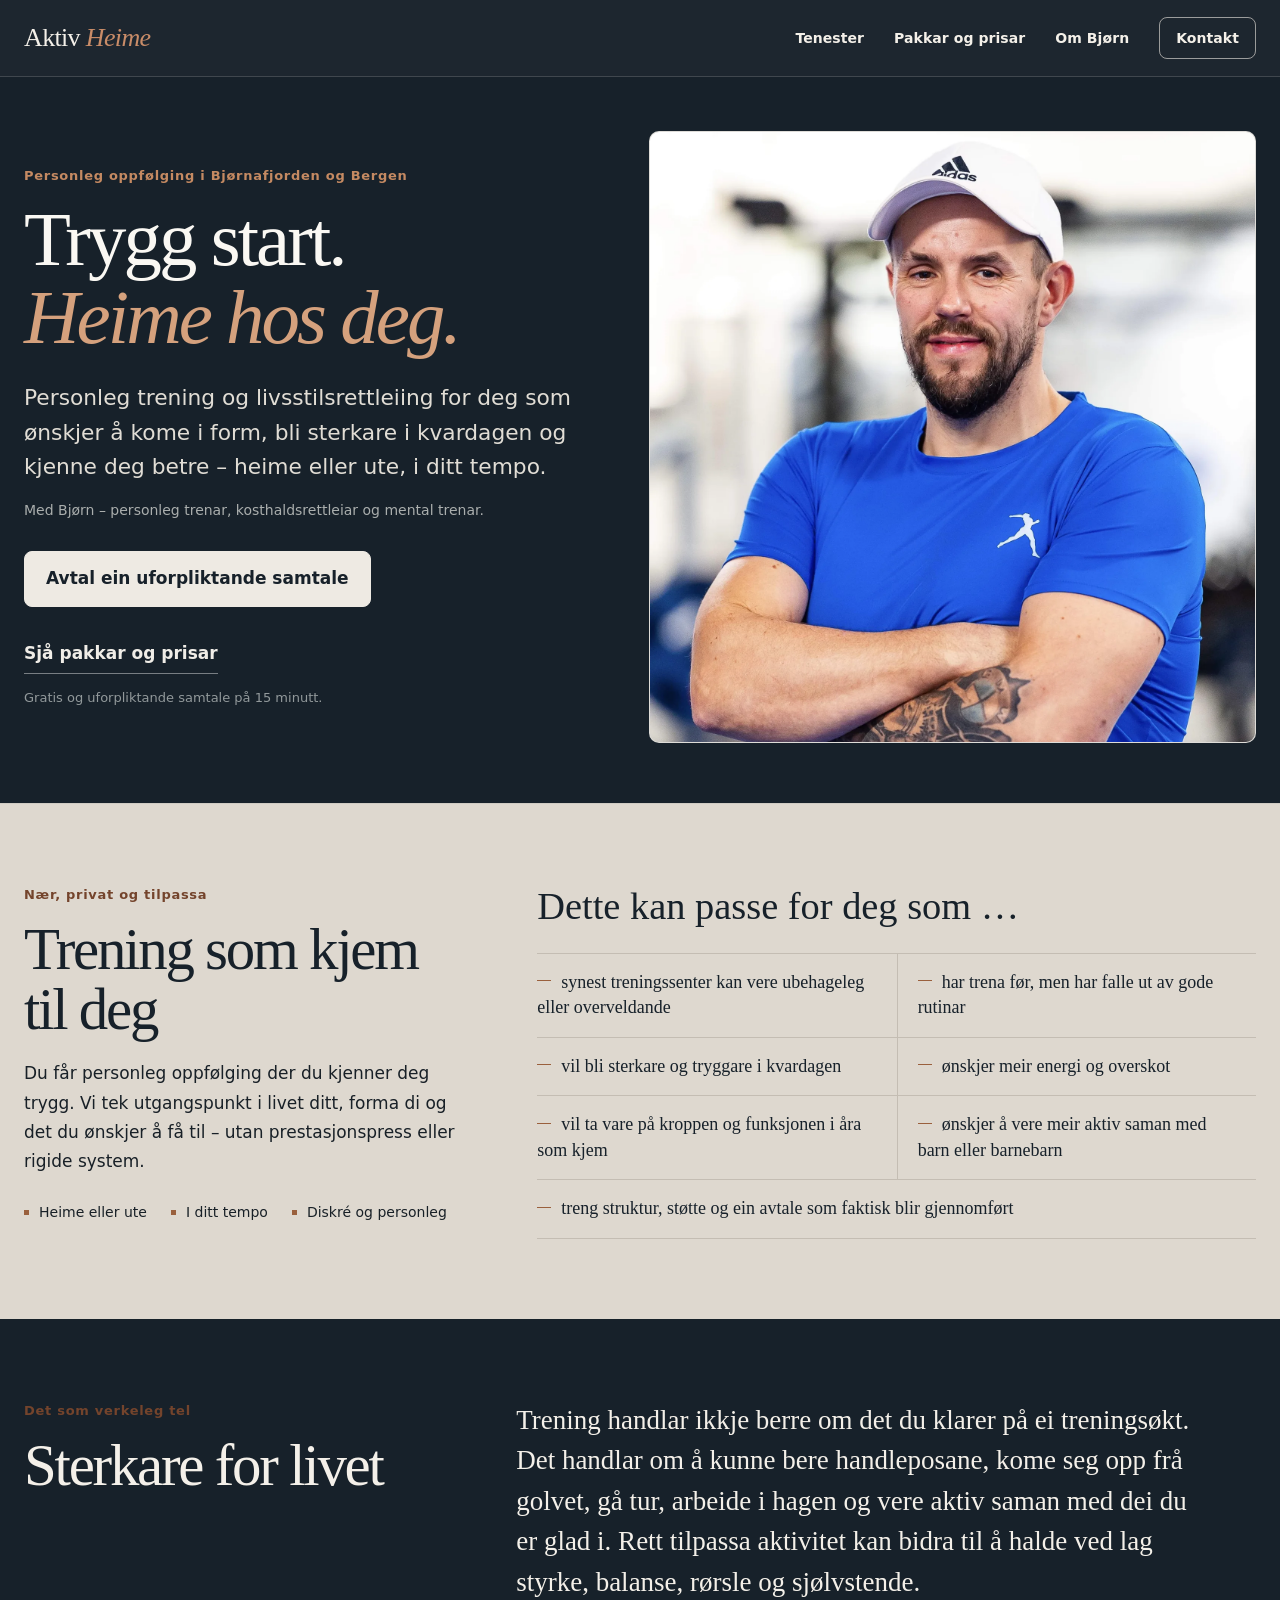
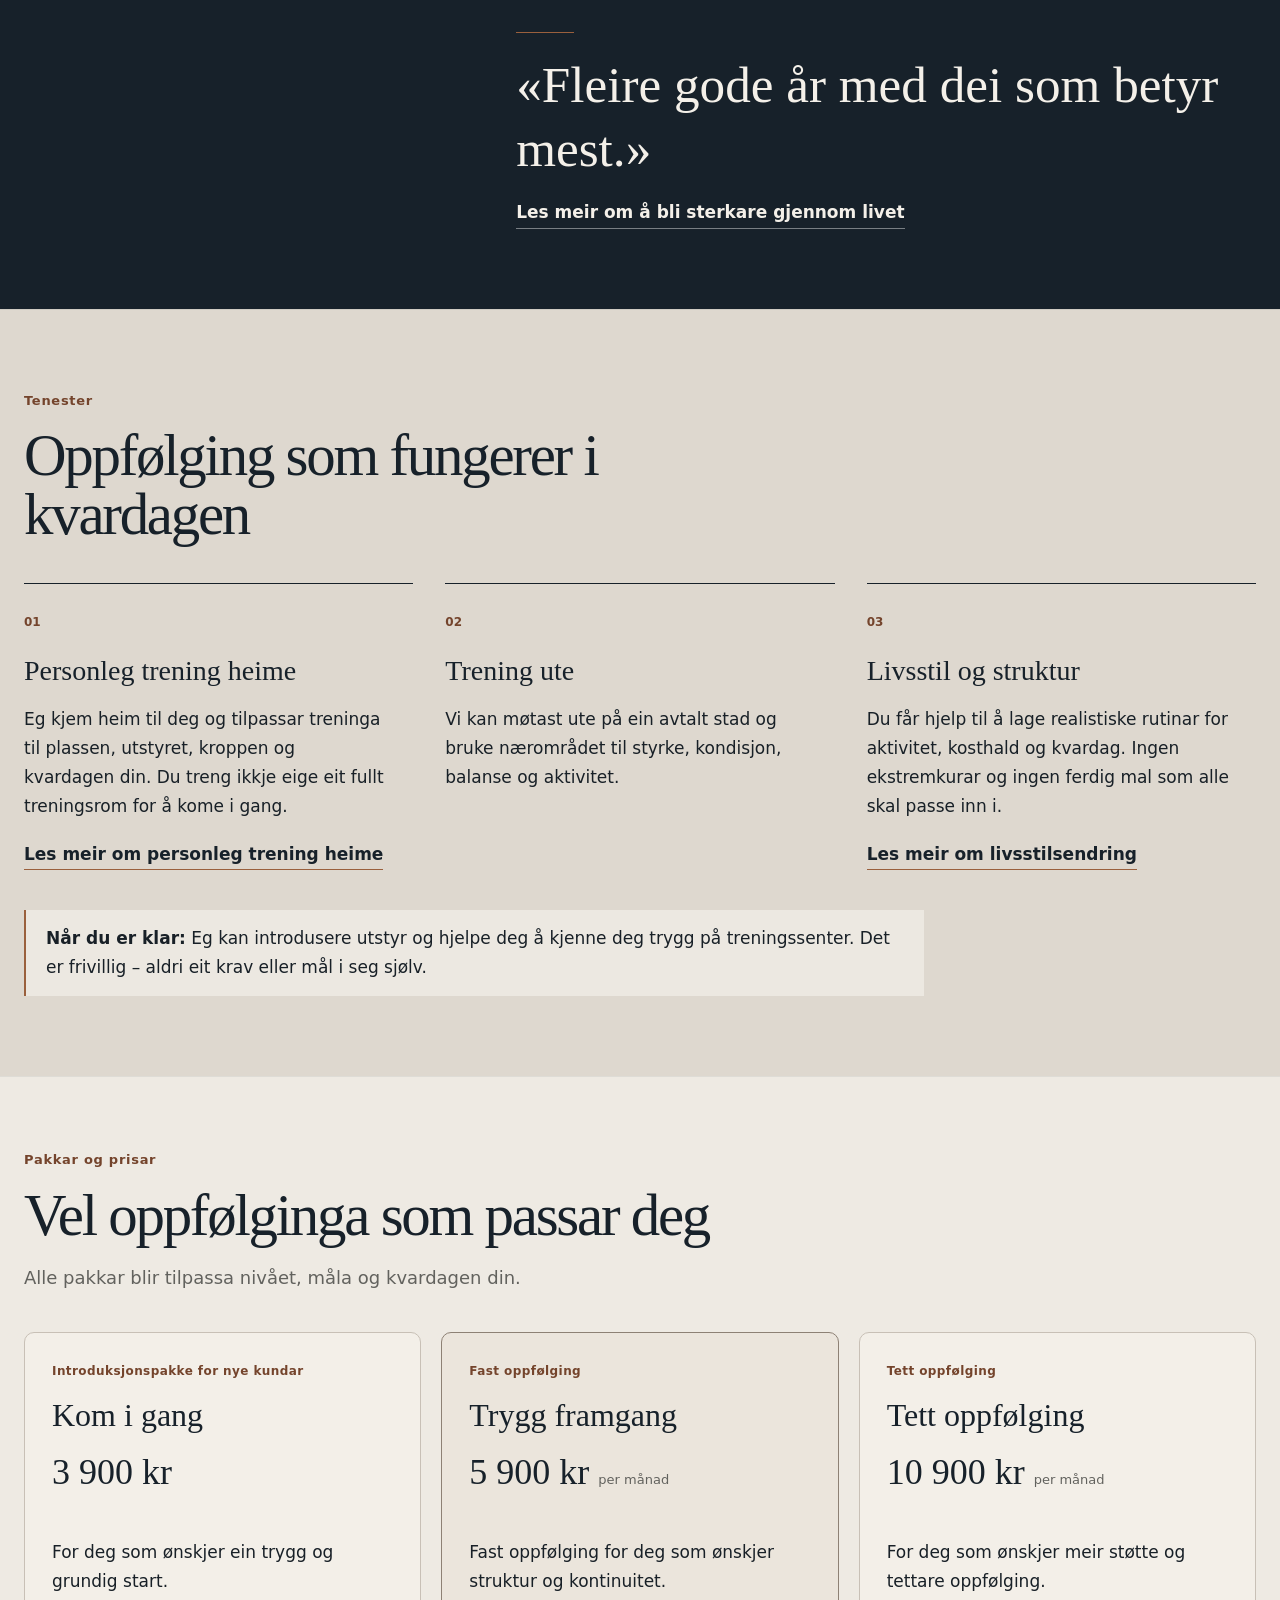
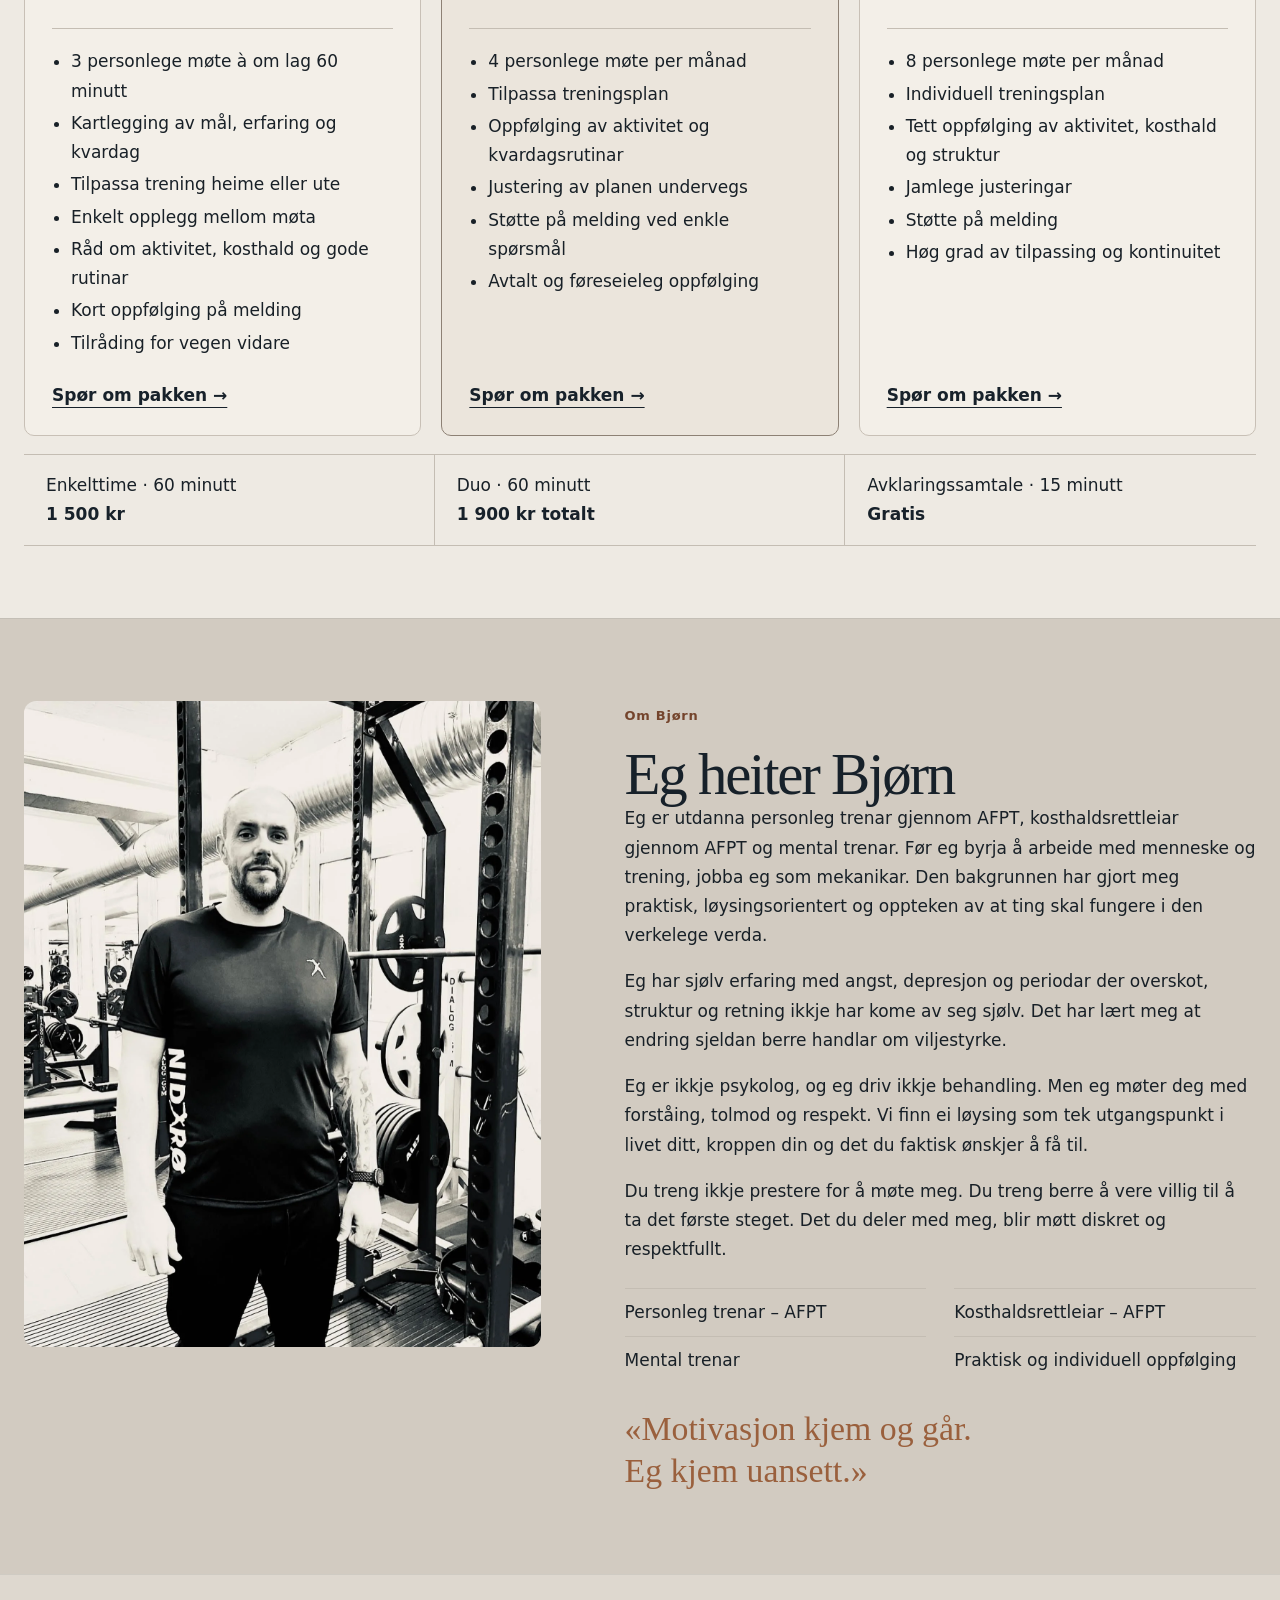
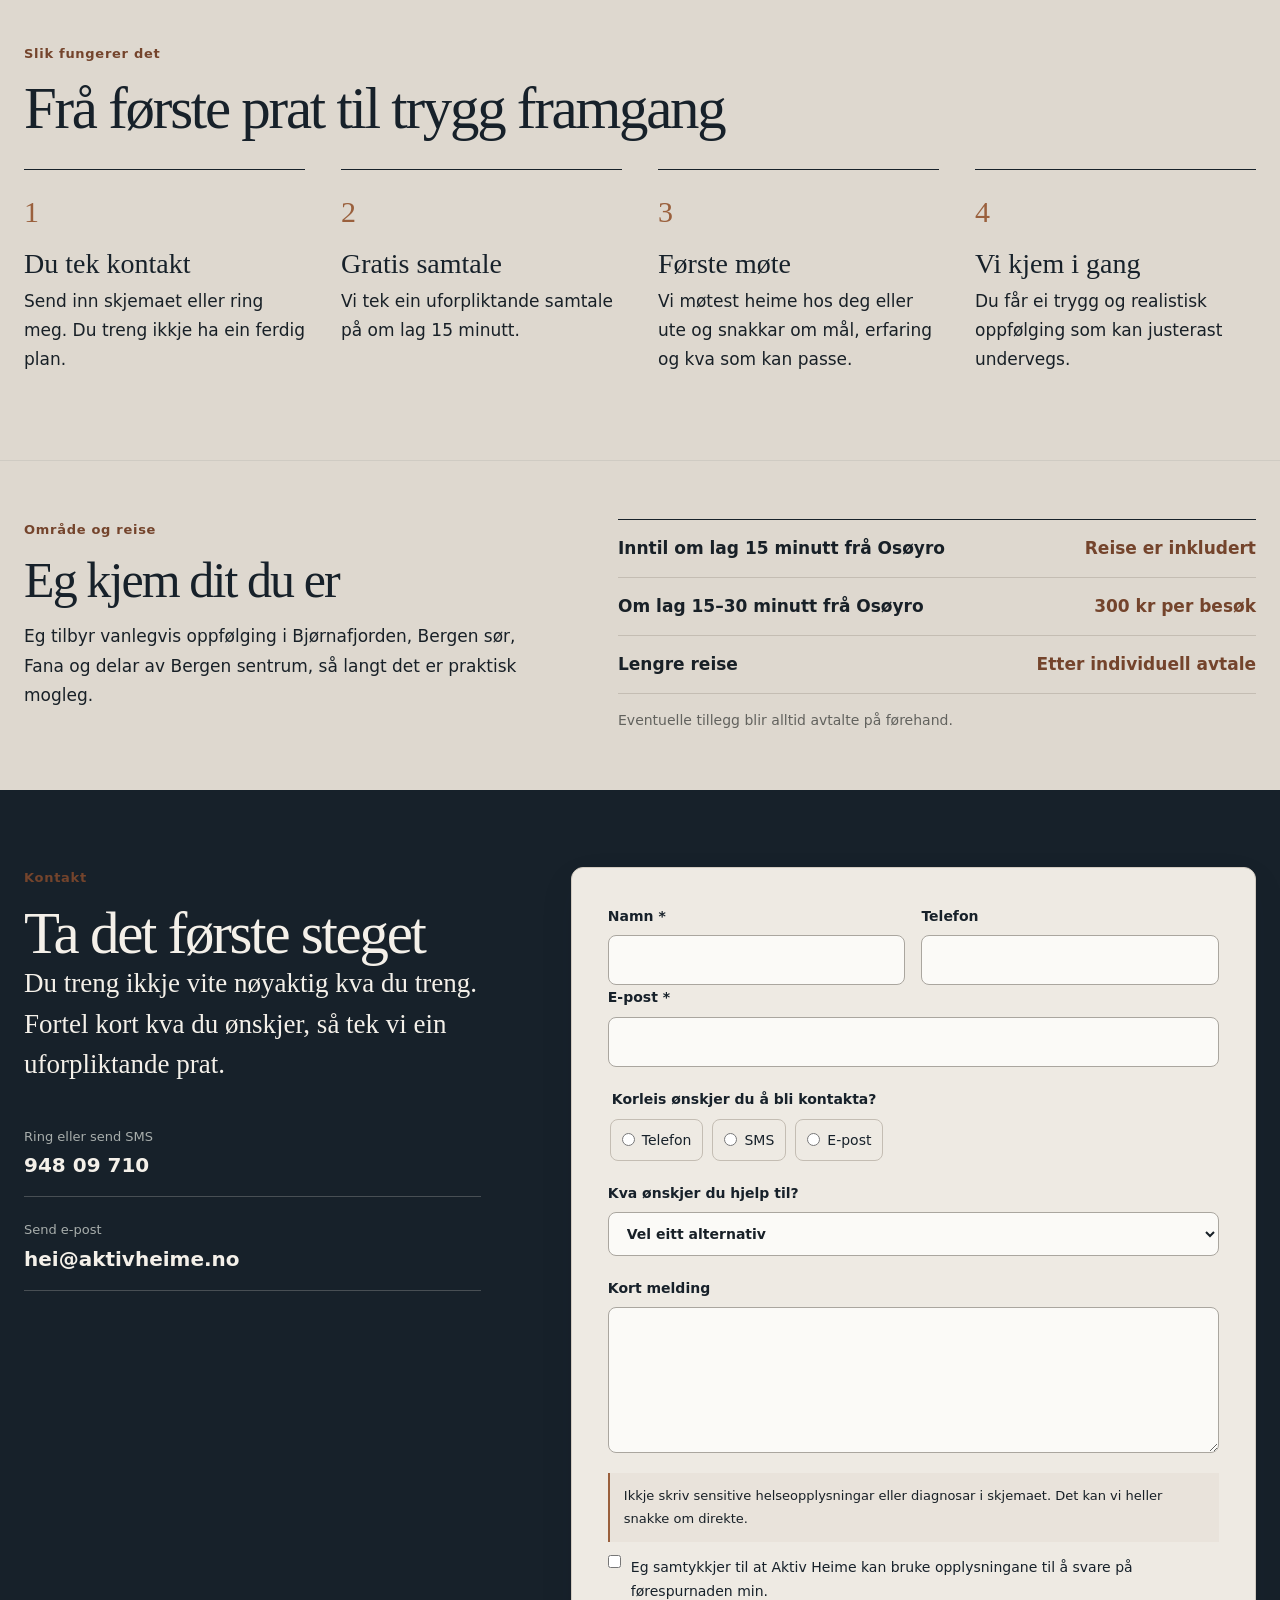
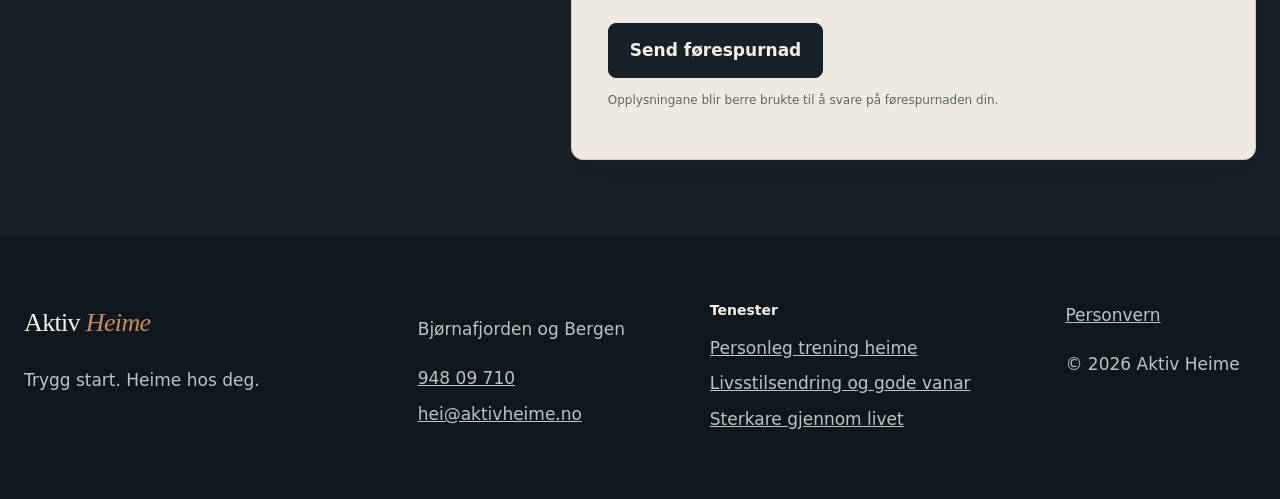
==== commit d58cb323: "Legg til SEO-sider for tenestene" ====
--- a/index.html
+++ b/index.html
@@ -23,9 +23,9 @@
   <main id="hovudinnhald">
     <section class="hero" id="topp"><div class="container hero-grid"><div class="hero-copy"><p class="eyebrow">Personleg oppfølging i Bjørnafjorden og Bergen</p><h1>Trygg start.<br><em>Heime hos deg.</em></h1><p class="lead">Personleg trening og livsstilsrettleiing for deg som ønskjer å kome i form, bli sterkare i kvardagen og kjenne deg betre – heime eller ute, i ditt tempo.</p><p class="byline">Med Bjørn – personleg trenar, kosthaldsrettleiar og mental trenar.</p><div class="actions"><a class="button primary" href="#kontakt">Avtal ein uforpliktande samtale</a><a class="button secondary" href="#prisar">Sjå pakkar og prisar</a></div><p class="micro">Gratis og uforpliktande samtale på 15 minutt.</p></div><figure class="hero-image"><picture><source srcset="assets/bjorn-hero.webp" type="image/webp"><img src="assets/bjorn-hero.jpg" width="1440" height="1800" alt="Bjørn frå Aktiv Heime i blå treningsskjorte" fetchpriority="high"></picture></figure></div></section>
     <section class="section intro" id="for-deg"><div class="container intro-grid"><div class="intro-copy"><p class="eyebrow">Nær, privat og tilpassa</p><h2>Trening som kjem til deg</h2><p>Du får personleg oppfølging der du kjenner deg trygg. Vi tek utgangspunkt i livet ditt, forma di og det du ønskjer å få til – utan prestasjonspress eller rigide system.</p><ul class="ticks"><li>Heime eller ute</li><li>I ditt tempo</li><li>Diskré og personleg</li></ul></div><div class="fit-panel"><h3>Dette kan passe for deg som …</h3><div class="fit-grid"><p>synest treningssenter kan vere ubehageleg eller overveldande</p><p>har trena før, men har falle ut av gode rutinar</p><p>vil bli sterkare og tryggare i kvardagen</p><p>ønskjer meir energi og overskot</p><p>vil ta vare på kroppen og funksjonen i åra som kjem</p><p>ønskjer å vere meir aktiv saman med barn eller barnebarn</p><p>treng struktur, støtte og ein avtale som faktisk blir gjennomført</p></div></div></div></section>
-    <section class="section life"><div class="container life-grid"><div><p class="eyebrow">Det som verkeleg tel</p><h2>Sterkare for livet</h2></div><div><p class="large-copy">Trening handlar ikkje berre om det du klarer på ei treningsøkt. Det handlar om å kunne bere handleposane, kome seg opp frå golvet, gå tur, arbeide i hagen og vere aktiv saman med dei du er glad i. Rett tilpassa aktivitet kan bidra til å halde ved lag styrke, balanse, rørsle og sjølvstende.</p><blockquote>«Fleire gode år med dei som betyr mest.»</blockquote></div></div></section>
-    <section class="section services" id="tenester"><div class="container"><div class="section-head"><p class="eyebrow">Tenester</p><h2>Oppfølging som fungerer i kvardagen</h2></div><div class="card-grid"><article><span>01</span><h3>Personleg trening heime</h3><p>Eg kjem heim til deg og tilpassar treninga til plassen, utstyret, kroppen og kvardagen din. Du treng ikkje eige eit fullt treningsrom for å kome i gang.</p></article><article><span>02</span><h3>Trening ute</h3><p>Vi kan møtast ute på ein avtalt stad og bruke nærområdet til styrke, kondisjon, balanse og aktivitet.</p></article><article><span>03</span><h3>Livsstil og struktur</h3><p>Du får hjelp til å lage realistiske rutinar for aktivitet, kosthald og kvardag. Ingen ekstremkurar og ingen ferdig mal som alle skal passe inn i.</p></article></div><div class="note"><strong>Når du er klar:</strong> Eg kan introdusere utstyr og hjelpe deg å kjenne deg trygg på treningssenter. Det er frivillig – aldri eit krav eller mål i seg sjølv.</div></div></section>
-    <section class="section pricing" id="prisar"><div class="container"><div class="section-head"><p class="eyebrow">Pakkar og prisar</p><h2>Vel oppfølginga som passar deg</h2><p>Alle pakkar blir tilpassa nivået, måla og kvardagen din.</p></div><div class="price-grid">
+    <section class="section life"><div class="container life-grid"><div><p class="eyebrow">Det som verkeleg tel</p><h2>Sterkare for livet</h2></div><div><p class="large-copy">Trening handlar ikkje berre om det du klarer på ei treningsøkt. Det handlar om å kunne bere handleposane, kome seg opp frå golvet, gå tur, arbeide i hagen og vere aktiv saman med dei du er glad i. Rett tilpassa aktivitet kan bidra til å halde ved lag styrke, balanse, rørsle og sjølvstende.</p><blockquote>«Fleire gode år med dei som betyr mest.»</blockquote><a class="more-link" href="sterkare-gjennom-livet.html">Les meir om å bli sterkare gjennom livet</a></div></div></section>
+    <section class="section services" id="tenester"><div class="container"><div class="section-head"><p class="eyebrow">Tenester</p><h2>Oppfølging som fungerer i kvardagen</h2></div><div class="card-grid"><article><span>01</span><h3>Personleg trening heime</h3><p>Eg kjem heim til deg og tilpassar treninga til plassen, utstyret, kroppen og kvardagen din. Du treng ikkje eige eit fullt treningsrom for å kome i gang.</p><a class="more-link" href="personleg-trening-heime.html">Les meir om personleg trening heime</a></article><article><span>02</span><h3>Trening ute</h3><p>Vi kan møtast ute på ein avtalt stad og bruke nærområdet til styrke, kondisjon, balanse og aktivitet.</p></article><article><span>03</span><h3>Livsstil og struktur</h3><p>Du får hjelp til å lage realistiske rutinar for aktivitet, kosthald og kvardag. Ingen ekstremkurar og ingen ferdig mal som alle skal passe inn i.</p><a class="more-link" href="livsstilsendring.html">Les meir om livsstilsendring</a></article></div><div class="note"><strong>Når du er klar:</strong> Eg kan introdusere utstyr og hjelpe deg å kjenne deg trygg på treningssenter. Det er frivillig – aldri eit krav eller mål i seg sjølv.</div></div></section>
+    <section class="section pricing" id="prisar"><span class="anchor-target" id="pakkar" aria-hidden="true"></span><div class="container"><div class="section-head"><p class="eyebrow">Pakkar og prisar</p><h2>Vel oppfølginga som passar deg</h2><p>Alle pakkar blir tilpassa nivået, måla og kvardagen din.</p></div><div class="price-grid">
       <article><p class="package">Introduksjonspakke for nye kundar</p><h3>Kom i gang</h3><p class="price">3 900 kr</p><p>For deg som ønskjer ein trygg og grundig start.</p><ul><li>3 personlege møte à om lag 60 minutt</li><li>Kartlegging av mål, erfaring og kvardag</li><li>Tilpassa trening heime eller ute</li><li>Enkelt opplegg mellom møta</li><li>Råd om aktivitet, kosthald og gode rutinar</li><li>Kort oppfølging på melding</li><li>Tilråding for vegen vidare</li></ul><a class="text-link" href="#kontakt">Spør om pakken →</a></article>
       <article><p class="package">Fast oppfølging</p><h3>Trygg framgang</h3><p class="price">5 900 kr <small>per månad</small></p><p>Fast oppfølging for deg som ønskjer struktur og kontinuitet.</p><ul><li>4 personlege møte per månad</li><li>Tilpassa treningsplan</li><li>Oppfølging av aktivitet og kvardagsrutinar</li><li>Justering av planen undervegs</li><li>Støtte på melding ved enkle spørsmål</li><li>Avtalt og føreseieleg oppfølging</li></ul><a class="text-link" href="#kontakt">Spør om pakken →</a></article>
       <article><p class="package">Tett oppfølging</p><h3>Tett oppfølging</h3><p class="price">10 900 kr <small>per månad</small></p><p>For deg som ønskjer meir støtte og tettare oppfølging.</p><ul><li>8 personlege møte per månad</li><li>Individuell treningsplan</li><li>Tett oppfølging av aktivitet, kosthald og struktur</li><li>Jamlege justeringar</li><li>Støtte på melding</li><li>Høg grad av tilpassing og kontinuitet</li></ul><a class="text-link" href="#kontakt">Spør om pakken →</a></article>
@@ -37,6 +37,6 @@
       <form id="kontakt-skjema" action="https://formspree.io/f/mvzebbpd" method="POST" novalidate><div class="form-status" role="status" aria-live="polite" aria-atomic="true" tabindex="-1"></div><div class="field-row"><label>Namn <span aria-hidden="true">*</span><input name="namn" autocomplete="name" required></label><label>Telefon<input name="telefon" type="tel" autocomplete="tel"></label></div><label>E-post <span aria-hidden="true">*</span><input name="epost" type="email" autocomplete="email" required></label><fieldset><legend>Korleis ønskjer du å bli kontakta?</legend><div class="options"><label><input type="radio" name="kontaktmåte" value="Telefon" required> Telefon</label><label><input type="radio" name="kontaktmåte" value="SMS"> SMS</label><label><input type="radio" name="kontaktmåte" value="E-post"> E-post</label></div></fieldset><label>Kva ønskjer du hjelp til?<select name="ønske" required><option value="">Vel eitt alternativ</option><option>Kome i gang</option><option>Bli sterkare i kvardagen</option><option>Livsstil og gode rutinar</option><option>Trening heime</option><option>Trening ute</option><option>Anna</option></select></label><label>Kort melding<textarea name="melding" rows="5"></textarea></label><p class="warning">Ikkje skriv sensitive helseopplysningar eller diagnosar i skjemaet. Det kan vi heller snakke om direkte.</p><div class="honeypot" aria-hidden="true"><label>Ikkje fyll ut dette feltet<input name="_gotcha" tabindex="-1" autocomplete="off"></label></div><label class="consent"><input type="checkbox" name="samtykke" required> <span>Eg samtykkjer til at Aktiv Heime kan bruke opplysningane til å svare på førespurnaden min.</span></label><button class="button primary" type="submit">Send førespurnad</button><p class="form-note">Opplysningane blir berre brukte til å svare på førespurnaden din.</p></form>
     </div></section>
   </main>
-  <footer><div class="container footer-grid"><div><a class="wordmark light" href="#topp">Aktiv <span>Heime</span></a><p>Trygg start. Heime hos deg.</p></div><div><p>Bjørnafjorden og Bergen</p><a href="tel:+4794809710">948 09 710</a><a href="mailto:hei@aktivheime.no">hei@aktivheime.no</a></div><div><a href="personvern.html">Personvern</a><p>© <span id="year"></span> Aktiv Heime</p></div></div></footer>
+  <footer><div class="container footer-grid"><div><a class="wordmark light" href="#topp">Aktiv <span>Heime</span></a><p>Trygg start. Heime hos deg.</p></div><div><p>Bjørnafjorden og Bergen</p><a href="tel:+4794809710">948 09 710</a><a href="mailto:hei@aktivheime.no">hei@aktivheime.no</a></div><div><p class="footer-heading">Tenester</p><a href="personleg-trening-heime.html">Personleg trening heime</a><a href="livsstilsendring.html">Livsstilsendring og gode vanar</a><a href="sterkare-gjennom-livet.html">Sterkare gjennom livet</a></div><div><a href="personvern.html">Personvern</a><p>© <span id="year"></span> Aktiv Heime</p></div></div></footer>
   <script src="script.js" defer></script>
 </body></html>
--- a/styles.css
+++ b/styles.css
@@ -33,9 +33,9 @@
 .nav-wrap{height:76px;display:flex;align-items:center;justify-content:space-between}
 .wordmark{font-family:var(--serif);font-size:26px;text-decoration:none;color:var(--white);letter-spacing:-.025em}
 .wordmark span{font-style:italic;color:#c98c68}
-nav{display:flex;align-items:center;gap:30px}
-nav a{text-decoration:none;color:var(--white);font-size:14px;font-weight:600;letter-spacing:.005em}
-nav a:hover{text-decoration:underline;text-underline-offset:6px;text-decoration-thickness:1px}
+#hovudmeny{display:flex;align-items:center;gap:30px}
+#hovudmeny a{text-decoration:none;color:var(--white);font-size:14px;font-weight:600;letter-spacing:.005em}
+#hovudmeny a:hover{text-decoration:underline;text-underline-offset:6px;text-decoration-thickness:1px}
 .nav-cta{border:1px solid rgba(244,240,233,.58);border-radius:var(--radius);padding:8px 16px}
 .menu-button{display:none;background:none;border:0;padding:12px}
 .menu-button span:not(.sr-only){display:block;width:25px;height:1.5px;background:var(--white);margin:6px}
@@ -90,6 +90,7 @@
 .life blockquote,.about blockquote{max-width:700px;margin:30px 0 0;padding:0;color:var(--copper);border:0;font-family:var(--serif);font-size:clamp(31px,3vw,44px);line-height:1.24}
 .life blockquote{max-width:760px;color:var(--white);font-size:clamp(36px,4vw,55px)}
 .life blockquote:before{content:"";display:block;width:58px;height:1px;margin-bottom:20px;background:var(--copper)}
+.life .more-link{color:var(--white);border-color:rgba(255,255,255,.42)}
 
 .services{background:var(--stone)}
 .card-grid{display:grid;grid-template-columns:repeat(3,1fr);gap:32px}
@@ -98,6 +99,8 @@
 .card-grid h3,.price-grid h3,.process h3{color:var(--navy);font-family:var(--serif);font-size:28px;font-weight:400;line-height:1.2}
 .card-grid h3{margin:19px 0 12px}
 .card-grid article p{margin-bottom:0}
+.more-link{display:inline-block;margin-top:18px;color:var(--navy);font-weight:700;text-decoration:none;border-bottom:1px solid var(--copper);text-underline-offset:5px}
+.more-link:hover{border-color:var(--navy)}
 .note{max-width:900px;margin-top:28px;padding:14px 20px;border-left:2px solid var(--copper);background:rgba(244,241,235,.66)}
 
 .pricing{background:var(--surface);color:var(--ink)}
@@ -159,7 +162,7 @@
 .contact-links span{color:#a8aeac;font-size:13px}
 .contact-links strong{color:var(--white);font-size:20px}
 .contact-links a{border-color:rgba(244,240,233,.22)}
-form{padding:36px;background:var(--surface);border:1px solid #d2cbc1;border-radius:var(--radius-large);box-shadow:var(--shadow)}
+form{padding:36px;background:var(--surface);color:var(--ink);border:1px solid #d2cbc1;border-radius:var(--radius-large);box-shadow:var(--shadow)}
 label,legend{color:var(--navy);font-size:14px;font-weight:700}
 input,select,textarea{display:block;width:100%;margin-top:7px;padding:12px 14px;border:1px solid #aaa69f;border-radius:var(--radius);background:#fbfaf7;color:var(--ink)}
 textarea{resize:vertical}
@@ -175,11 +178,13 @@
 .form-status:not(:empty){margin-bottom:20px;padding:12px;border-left:2px solid var(--copper);background:#e9e3db}
 .honeypot{position:absolute;left:-9999px}
 .is-invalid{border-color:#8f2828;box-shadow:0 0 0 2px rgba(143,40,40,.13)}
+input[type=hidden]{display:none}
 
 footer{padding:62px 0;background:#10171e;color:#bfc3c1}
-.footer-grid{display:grid;grid-template-columns:2fr 1fr 1fr;gap:40px}
+.footer-grid{display:grid;grid-template-columns:1.4fr 1fr 1.25fr .75fr;gap:38px}
 .footer-grid>div{display:flex;flex-direction:column;align-items:flex-start}
 .footer-grid a{margin:3px 0}
+.footer-heading{margin:0 0 9px;color:#f6f3ed;font-size:14px;font-weight:700}
 .light{color:#f6f3ed}
 .light span{color:#c98961}
 :focus-visible{outline:3px solid #b76839;outline-offset:4px}
@@ -188,6 +193,74 @@
 .privacy h1{color:var(--navy);font-family:var(--serif);font-size:clamp(44px,6vw,72px);font-weight:400;line-height:1.08;letter-spacing:-.04em}
 .privacy h2{margin-top:46px;font-family:var(--serif);font-size:30px}
 .privacy p{max-width:720px}
+
+.anchor-target{display:block;height:0;scroll-margin-top:82px}
+.service-hero{padding:0 0 64px;background:var(--navy);color:#e9e6df}
+.breadcrumbs{padding:22px 0 30px}
+.breadcrumbs ol{display:flex;align-items:center;flex-wrap:wrap;gap:7px 11px;list-style:none;margin:0;padding:0}
+.breadcrumbs li{display:flex;align-items:center;gap:11px;color:#aeb3b2;font-size:13px}
+.breadcrumbs li+li:before{content:"/";color:#7f8788}
+.breadcrumbs a{color:#e8e4dc;text-underline-offset:4px}
+.service-hero-grid{display:grid;grid-template-columns:minmax(0,.95fr) minmax(400px,1.05fr);gap:76px;align-items:center}
+.service-hero-copy{max-width:690px}
+.service-hero-copy .eyebrow{color:#c58a62}
+.service-hero h1{max-width:760px;margin:0;color:#faf8f3;font-family:var(--serif);font-size:clamp(54px,5.7vw,82px);font-weight:400;line-height:1.01;letter-spacing:-.04em}
+.service-hero .lead{margin-bottom:13px}
+.service-support{max-width:620px;margin:0;color:#aeb3b2;font-size:14px}
+.service-hero .primary{background:var(--surface);border-color:var(--surface);color:var(--navy)}
+.service-hero .primary:hover{background:#fff}
+.service-hero .secondary{min-height:auto;padding:5px 0;border:0;border-bottom:1px solid rgba(255,255,255,.42);border-radius:0;color:#f0ede7;font-weight:600}
+.service-hero .secondary:hover{border-color:#fff}
+.service-hero-image{height:min(590px,66vh);margin:0;overflow:hidden;border:1px solid rgba(255,255,255,.16);border-radius:10px;background:#d7d5d0}
+.service-hero-image picture{display:block;width:100%;height:100%}
+.service-hero-image img{width:100%;height:100%;object-fit:cover;object-position:50% 22%}
+.service-hero-text{padding-bottom:72px}
+.service-hero-text .service-hero-copy{max-width:920px}
+.service-hero-text h1{max-width:920px}
+.service-hero-text .lead{max-width:790px}
+.service-hero-bw .service-hero-image img{object-position:50% 18%}
+.hero-quote{max-width:650px;margin:26px 0 0;color:#d5a17d;font-family:var(--serif);font-size:clamp(27px,2.7vw,39px);line-height:1.25}
+
+.service-section{padding:76px 0;border-top:1px solid rgba(23,32,42,.08)}
+.service-section.surface{background:var(--surface)}
+.service-section.dark{background:var(--navy);color:#d7d7d3}
+.service-grid{display:grid;grid-template-columns:minmax(260px,.72fr) minmax(0,1.28fr);gap:80px;align-items:start}
+.service-heading{max-width:470px}
+.service-heading h2,.service-section>.container>.section-head h2{margin:0;color:var(--navy);font-family:var(--serif);font-size:clamp(40px,4.3vw,58px);font-weight:400;line-height:1.06;letter-spacing:-.035em}
+.service-section.dark .service-heading h2{color:var(--white)}
+.service-prose{max-width:720px}
+.service-prose>p:first-child{margin-top:0}
+.service-prose p{margin-bottom:18px}
+.service-prose p:last-child{margin-bottom:0}
+.service-intro{font-family:var(--serif);font-size:24px;line-height:1.52;color:var(--navy)}
+.dark .service-intro{color:var(--white)}
+.editorial-list{display:grid;grid-template-columns:1fr 1fr;gap:0 28px;list-style:none;margin:0;padding:0;border-top:1px solid var(--line)}
+.editorial-list li{padding:14px 0;border-bottom:1px solid var(--line);color:var(--navy);font-family:var(--serif);font-size:19px;line-height:1.42}
+.editorial-list li:nth-child(even){padding-left:24px;border-left:1px solid var(--line)}
+.step-list{display:grid;grid-template-columns:repeat(5,1fr);gap:24px;list-style:none;margin:34px 0 0;padding:0}
+.step-list li{padding-top:15px;border-top:1px solid var(--navy)}
+.step-list span{display:block;margin-bottom:9px;color:var(--copper-text);font-family:var(--serif);font-size:25px}
+.step-list strong{display:block;color:var(--navy);font-family:var(--serif);font-size:20px;font-weight:400;line-height:1.3}
+.safety-note{margin-top:26px;padding:15px 18px;border-left:2px solid var(--copper);background:rgba(244,241,235,.6);color:var(--ink)}
+
+.service-pricing{background:var(--surface)}
+.service-pricing .section-head{max-width:820px}
+.summary-grid{display:grid;grid-template-columns:repeat(3,1fr);gap:20px}
+.summary-card{display:flex;flex-direction:column;padding:27px 26px 24px;border:1px solid #c8c0b6;border-radius:10px;background:#f3efe8}
+.summary-card:nth-child(2){background:#ebe5dc}
+.summary-card h3{margin:0 0 6px;color:var(--navy);font-family:var(--serif);font-size:30px;font-weight:400}
+.summary-card .price{margin-bottom:13px}
+.summary-card ul{flex:1;margin:12px 0 0;padding:14px 0 0 19px;border-top:1px solid var(--line)}
+.summary-card li{margin:3px 0}
+.pricing-overview{margin:28px 0 0}
+
+.related{background:#d2cbc1}
+.related-grid{display:grid;grid-template-columns:.65fr 1.35fr;gap:80px}
+.related-grid h2{margin:0;color:var(--navy);font-family:var(--serif);font-size:clamp(38px,4vw,52px);font-weight:400;line-height:1.05}
+.related-links{display:grid;grid-template-columns:1fr 1fr;gap:26px}
+.related-links a{display:flex;min-height:105px;padding:18px 0;border-top:1px solid var(--navy);align-items:flex-start;justify-content:space-between;gap:20px;color:var(--navy);font-family:var(--serif);font-size:23px;line-height:1.3;text-decoration:none}
+.related-links a:after{content:"→";color:var(--copper-text)}
+.related-links a:hover{text-decoration:underline;text-underline-offset:6px}
 
 @media(max-width:900px){
   .hero-grid,.intro-grid,.life-grid,.about-grid,.travel-grid,.contact-grid{grid-template-columns:1fr;gap:44px}
@@ -202,6 +275,12 @@
   .about figure{max-width:540px}
   .about-grid>div{padding-top:0}
   .section{padding:64px 0}
+  .service-hero-grid,.service-grid,.related-grid{grid-template-columns:1fr;gap:42px}
+  .service-hero-image{height:auto;max-width:680px}
+  .service-hero-image img{aspect-ratio:16/10}
+  .step-list{grid-template-columns:1fr 1fr}
+  .summary-grid{grid-template-columns:1fr 1fr}
+  .footer-grid{grid-template-columns:1.2fr 1fr}
 }
 
 @media(max-width:680px){
@@ -209,9 +288,9 @@
   .container{width:min(calc(100% - 30px),var(--container))}
   .nav-wrap{height:68px}
   .menu-button{display:block}
-  nav{display:none;position:absolute;left:0;right:0;top:68px;flex-direction:column;align-items:stretch;gap:4px;padding:18px 20px 24px;background:var(--navy);border-bottom:1px solid rgba(244,240,233,.16);box-shadow:0 10px 22px rgba(17,25,32,.16)}
-  nav.open{display:flex}
-  nav a{padding:12px}
+  #hovudmeny{display:none;position:absolute;left:0;right:0;top:68px;flex-direction:column;align-items:stretch;gap:4px;padding:18px 20px 24px;background:var(--navy);border-bottom:1px solid rgba(244,240,233,.16);box-shadow:0 10px 22px rgba(17,25,32,.16)}
+  #hovudmeny.open{display:flex}
+  #hovudmeny a{padding:12px}
   .nav-cta{margin-top:6px;text-align:center}
   .hero{padding:32px 0 40px}
   .hero h1{font-size:49px}
@@ -246,6 +325,19 @@
   .footer-grid{gap:18px}
   .footer-grid p{margin:8px 0}
   .hero-image img{aspect-ratio:4/5;object-position:50% 20%}
+  .service-hero{padding-bottom:42px}
+  .breadcrumbs{padding:16px 0 24px}
+  .service-hero h1{font-size:48px}
+  .service-hero-grid{gap:32px}
+  .service-hero-image img{aspect-ratio:4/5;object-position:50% 20%}
+  .service-section{padding:48px 0}
+  .service-heading h2,.service-section>.container>.section-head h2{font-size:40px}
+  .service-intro{font-size:21px}
+  .editorial-list,.summary-grid,.related-links{grid-template-columns:1fr}
+  .editorial-list li:nth-child(even){padding-left:0;border-left:0}
+  .step-list{grid-template-columns:1fr 1fr;gap:24px 18px}
+  .summary-card{padding:23px 21px}
+  .related-grid{gap:30px}
 }
 
 @media(prefers-reduced-motion:reduce){
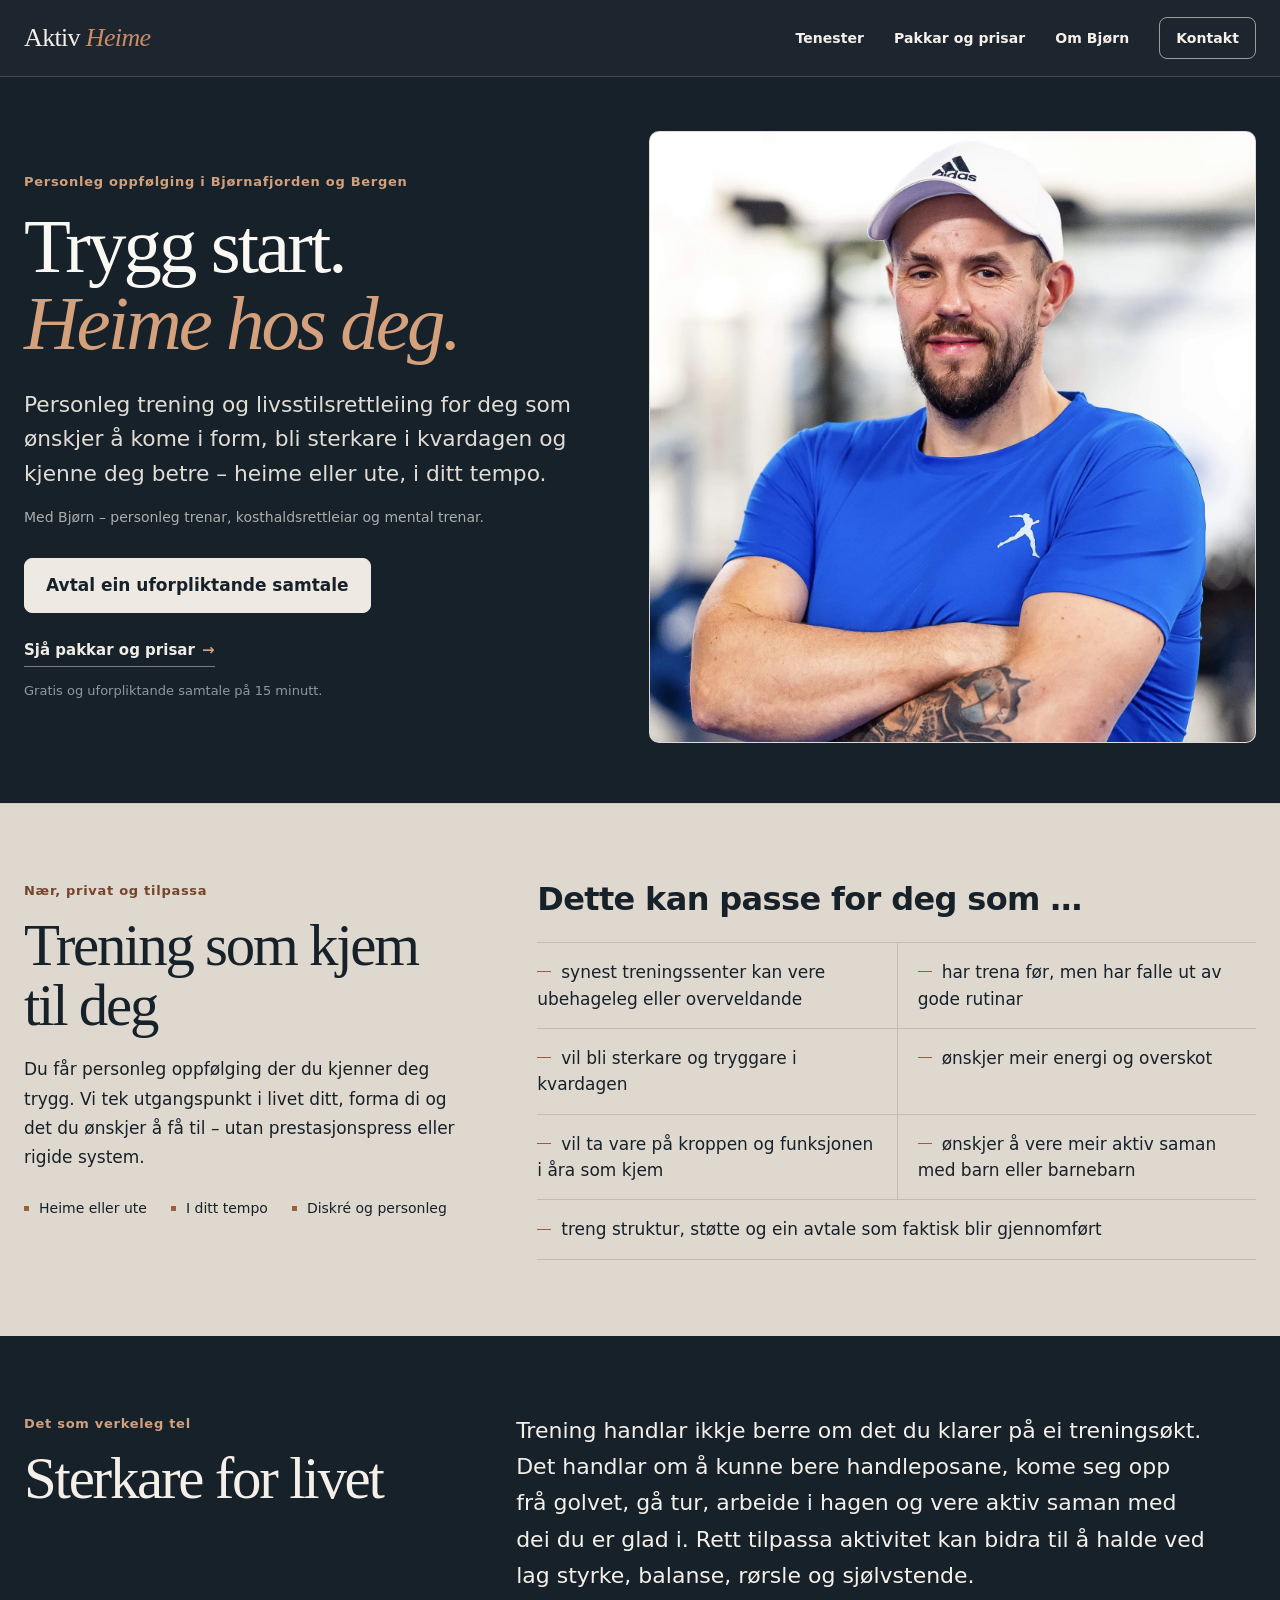
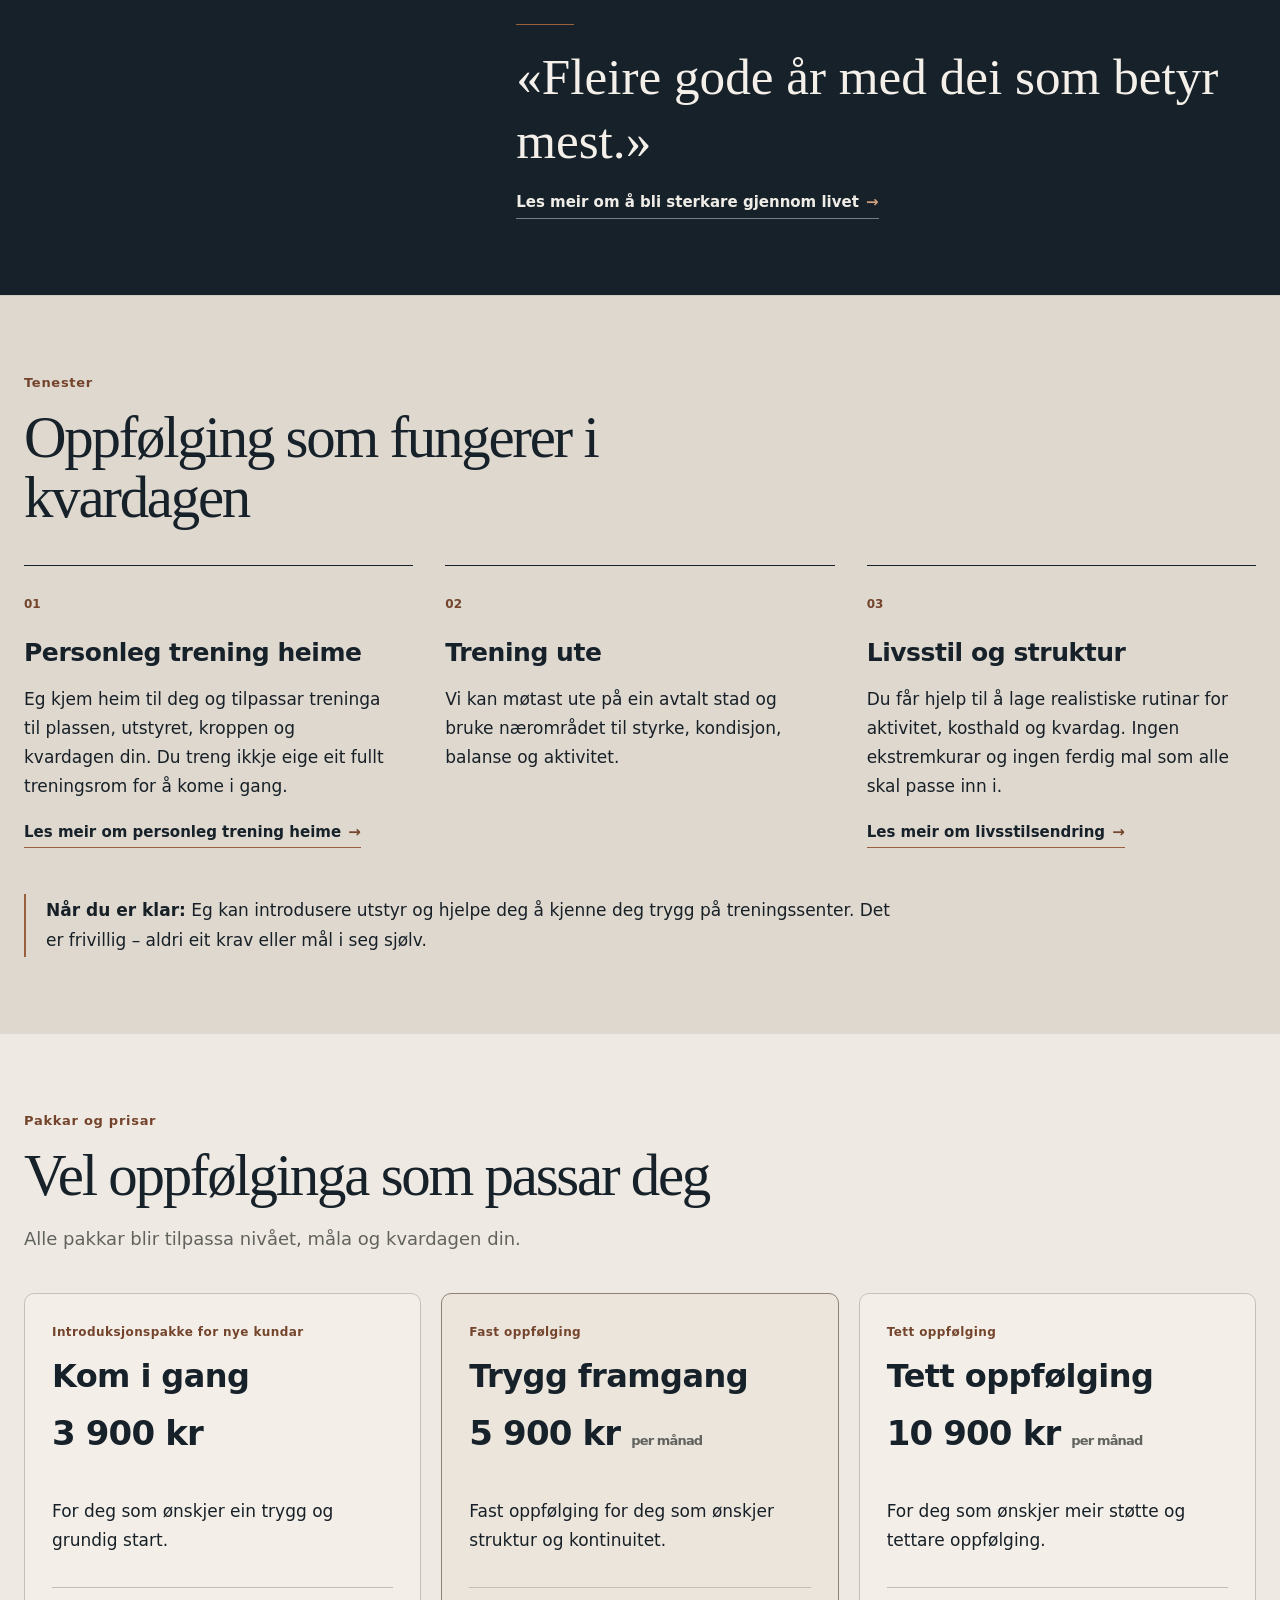
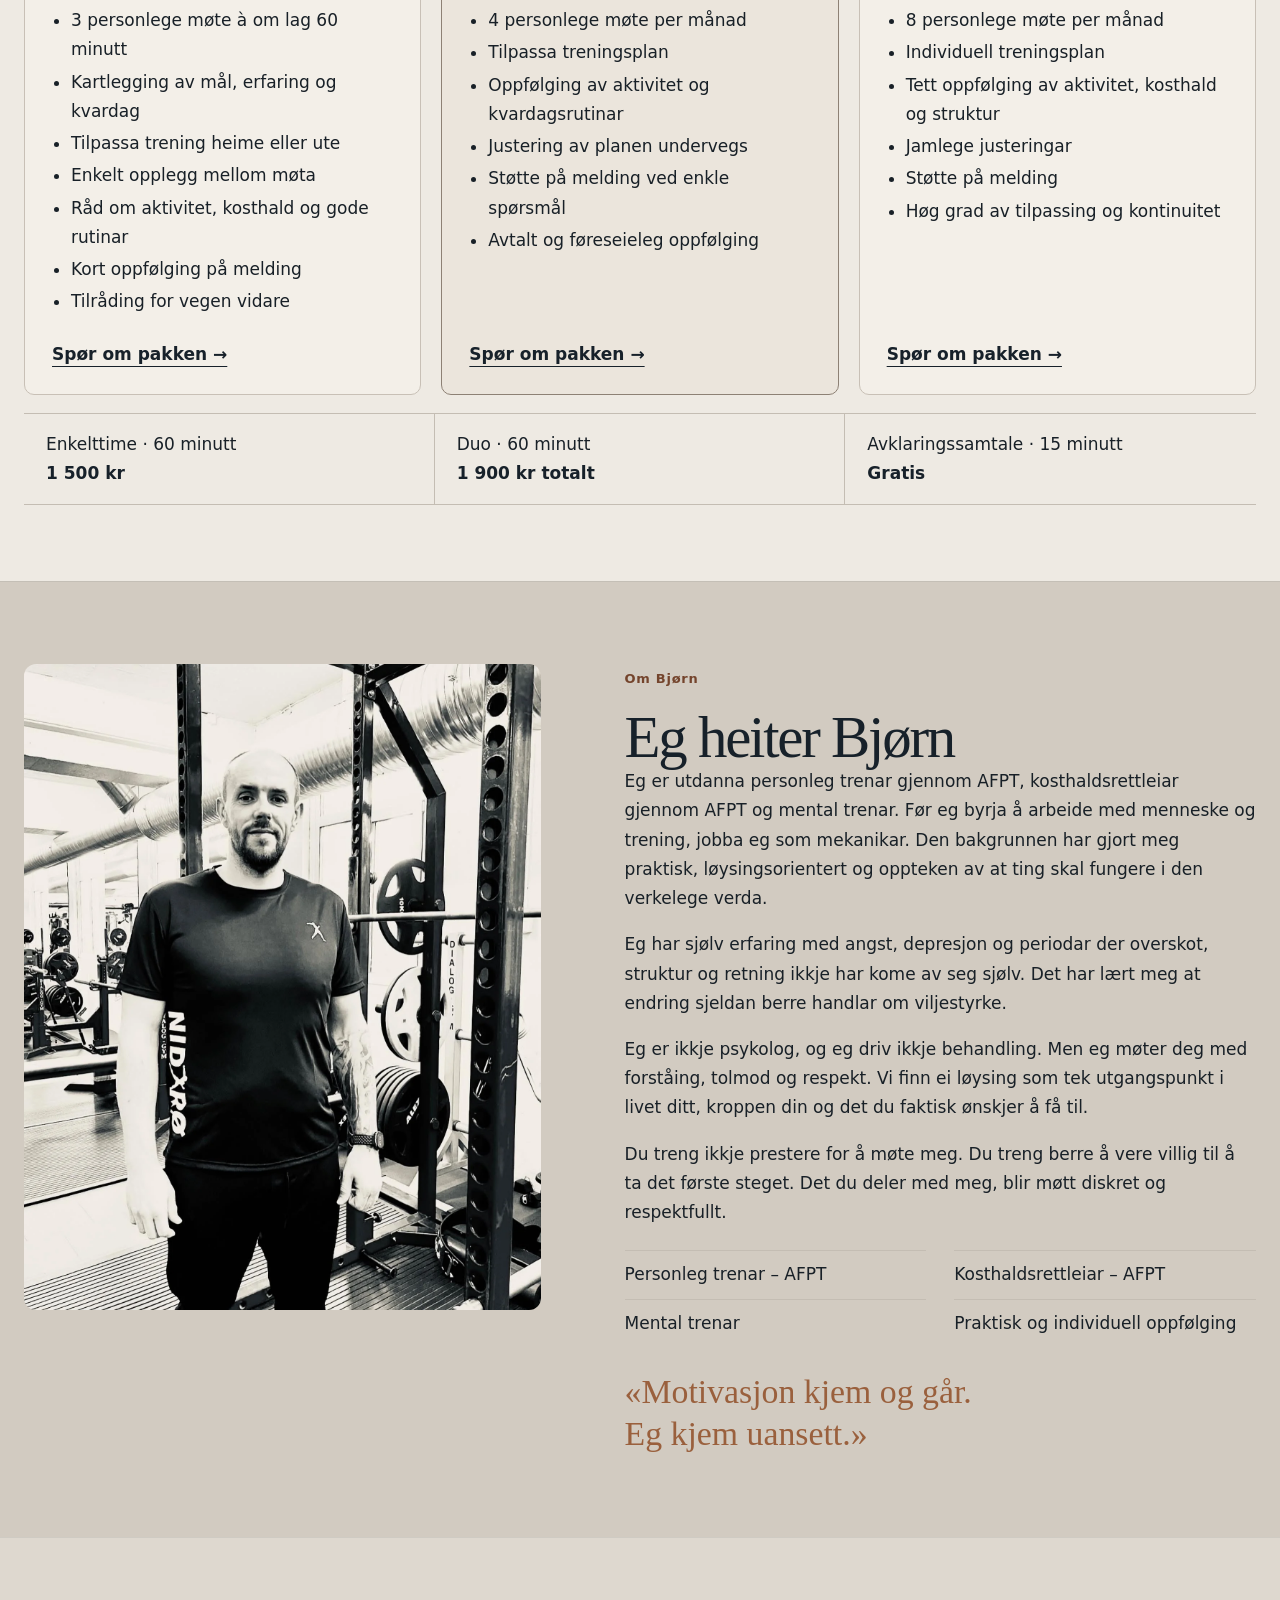
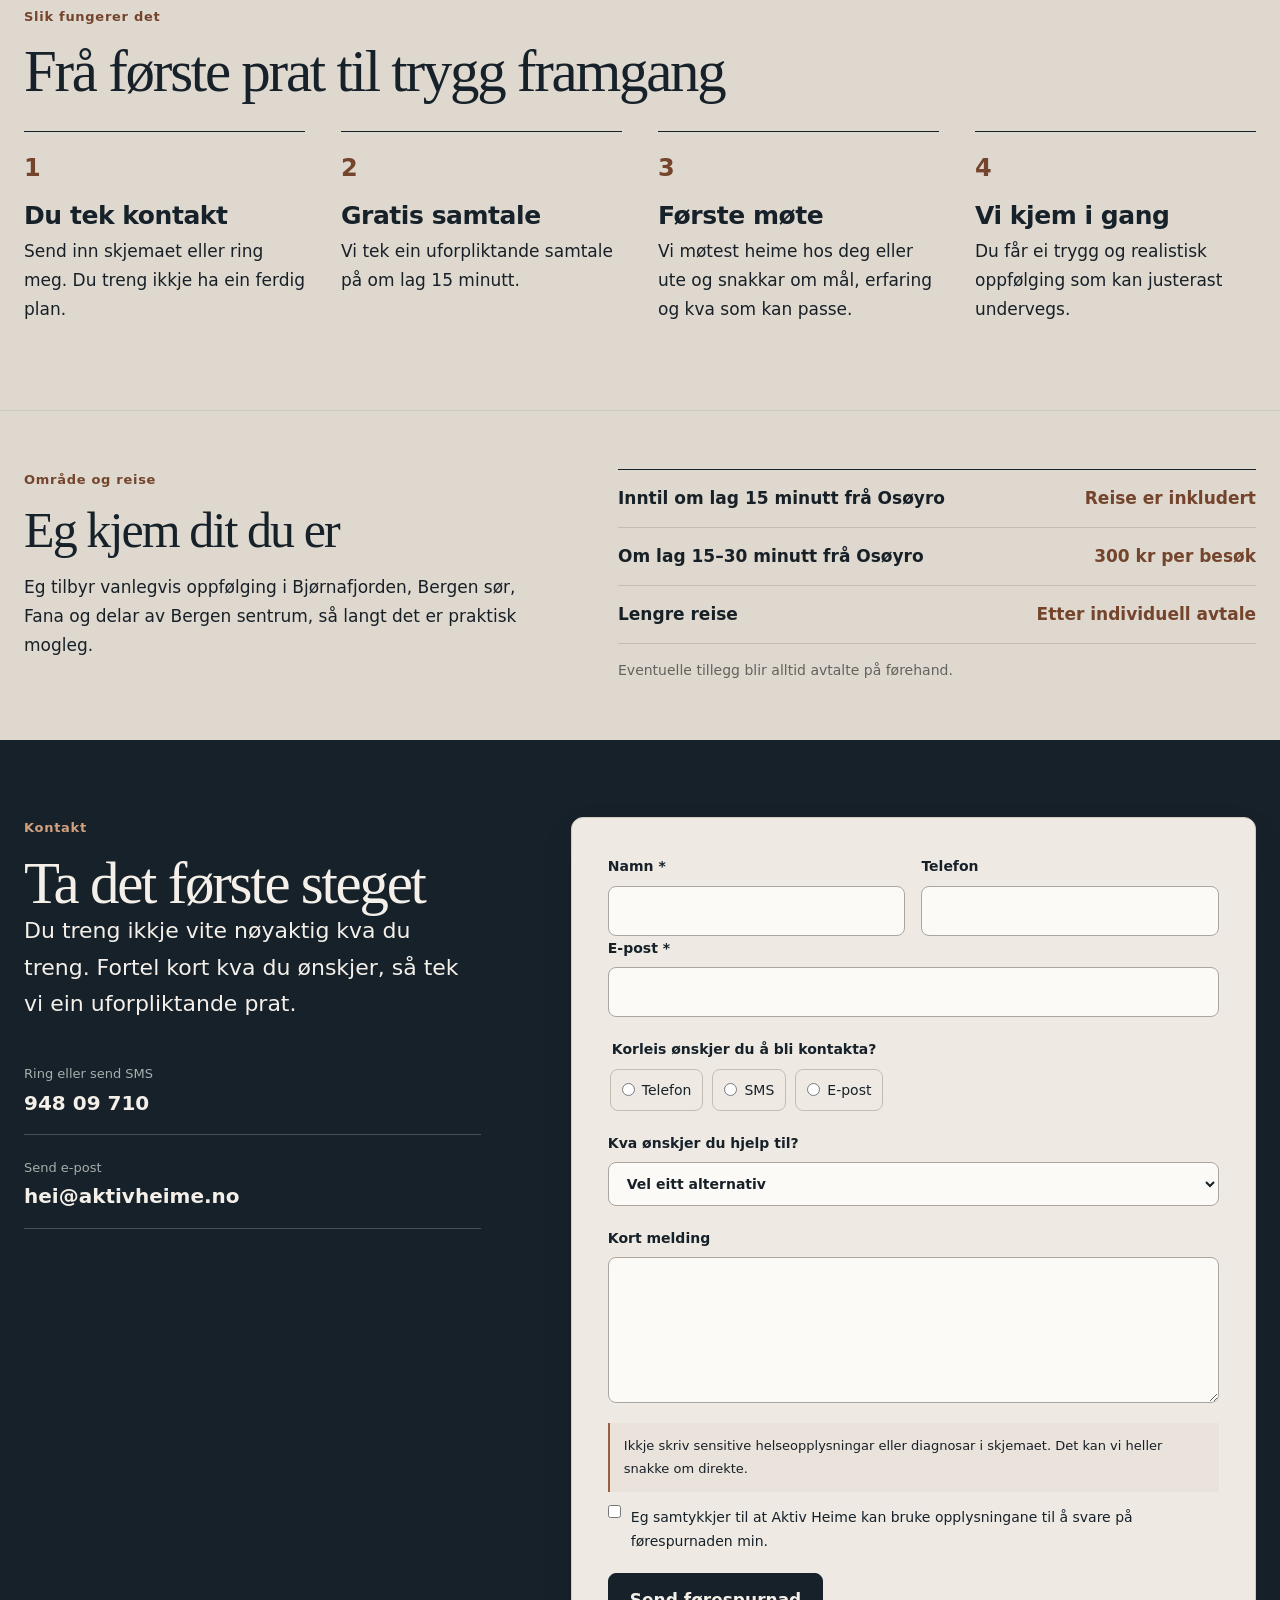
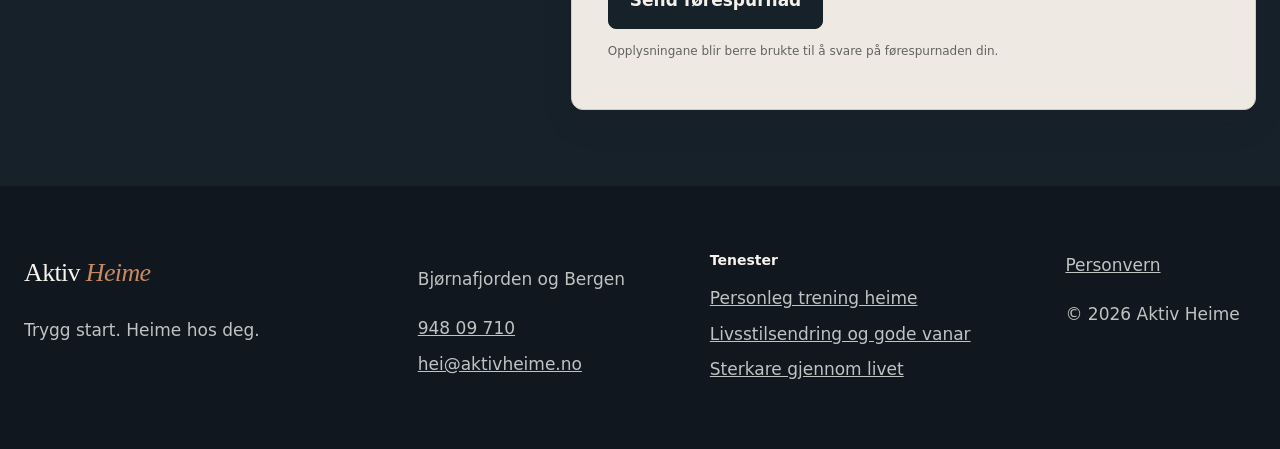
==== commit ecd98bd8: "Forfin visuell konsistens på tenestesidene" ====
--- a/index.html
+++ b/index.html
@@ -9,7 +9,7 @@
   <meta property="og:type" content="website"><meta property="og:locale" content="nn_NO"><meta property="og:site_name" content="Aktiv Heime">
   <meta property="og:title" content="Trygg start. Heime hos deg."><meta property="og:description" content="Personleg trening og livsstilsrettleiing i Bjørnafjorden og Bergen."><meta property="og:url" content="https://aktivheime.no/"><meta property="og:image" content="https://aktivheime.no/assets/bjorn-hero.jpg">
   <meta name="twitter:card" content="summary_large_image"><meta name="twitter:title" content="Aktiv Heime"><meta name="twitter:description" content="Trygg start. Heime hos deg."><meta name="twitter:image" content="https://aktivheime.no/assets/bjorn-hero.jpg">
-  <link rel="icon" href="favicon.svg" type="image/svg+xml"><link rel="stylesheet" href="styles.css">
+  <link rel="icon" href="favicon.svg" type="image/svg+xml"><link rel="stylesheet" href="styles.css?v=20260724-2">
   <script type="application/ld+json">{"@context":"https://schema.org","@type":"ProfessionalService","name":"Aktiv Heime","url":"https://aktivheime.no/","image":"https://aktivheime.no/assets/bjorn-hero.jpg","email":"hei@aktivheime.no","telephone":"+4794809710","areaServed":["Bjørnafjorden","Bergen sør","Fana","Bergen sentrum"],"priceRange":"kr kr kr"}</script>
 </head>
 <body>
@@ -21,10 +21,10 @@
     </div>
   </header>
   <main id="hovudinnhald">
-    <section class="hero" id="topp"><div class="container hero-grid"><div class="hero-copy"><p class="eyebrow">Personleg oppfølging i Bjørnafjorden og Bergen</p><h1>Trygg start.<br><em>Heime hos deg.</em></h1><p class="lead">Personleg trening og livsstilsrettleiing for deg som ønskjer å kome i form, bli sterkare i kvardagen og kjenne deg betre – heime eller ute, i ditt tempo.</p><p class="byline">Med Bjørn – personleg trenar, kosthaldsrettleiar og mental trenar.</p><div class="actions"><a class="button primary" href="#kontakt">Avtal ein uforpliktande samtale</a><a class="button secondary" href="#prisar">Sjå pakkar og prisar</a></div><p class="micro">Gratis og uforpliktande samtale på 15 minutt.</p></div><figure class="hero-image"><picture><source srcset="assets/bjorn-hero.webp" type="image/webp"><img src="assets/bjorn-hero.jpg" width="1440" height="1800" alt="Bjørn frå Aktiv Heime i blå treningsskjorte" fetchpriority="high"></picture></figure></div></section>
+    <section class="hero" id="topp"><div class="container hero-grid"><div class="hero-copy"><p class="eyebrow">Personleg oppfølging i Bjørnafjorden og Bergen</p><h1>Trygg start.<br><em>Heime hos deg.</em></h1><p class="lead">Personleg trening og livsstilsrettleiing for deg som ønskjer å kome i form, bli sterkare i kvardagen og kjenne deg betre – heime eller ute, i ditt tempo.</p><p class="byline">Med Bjørn – personleg trenar, kosthaldsrettleiar og mental trenar.</p><div class="actions"><a class="button primary" href="#kontakt">Avtal ein uforpliktande samtale</a><a class="secondary-link" href="#prisar">Sjå pakkar og prisar</a></div><p class="micro">Gratis og uforpliktande samtale på 15 minutt.</p></div><figure class="hero-image"><picture><source srcset="assets/bjorn-hero.webp" type="image/webp"><img src="assets/bjorn-hero.jpg" width="1440" height="1800" alt="Bjørn frå Aktiv Heime i blå treningsskjorte" fetchpriority="high"></picture></figure></div></section>
     <section class="section intro" id="for-deg"><div class="container intro-grid"><div class="intro-copy"><p class="eyebrow">Nær, privat og tilpassa</p><h2>Trening som kjem til deg</h2><p>Du får personleg oppfølging der du kjenner deg trygg. Vi tek utgangspunkt i livet ditt, forma di og det du ønskjer å få til – utan prestasjonspress eller rigide system.</p><ul class="ticks"><li>Heime eller ute</li><li>I ditt tempo</li><li>Diskré og personleg</li></ul></div><div class="fit-panel"><h3>Dette kan passe for deg som …</h3><div class="fit-grid"><p>synest treningssenter kan vere ubehageleg eller overveldande</p><p>har trena før, men har falle ut av gode rutinar</p><p>vil bli sterkare og tryggare i kvardagen</p><p>ønskjer meir energi og overskot</p><p>vil ta vare på kroppen og funksjonen i åra som kjem</p><p>ønskjer å vere meir aktiv saman med barn eller barnebarn</p><p>treng struktur, støtte og ein avtale som faktisk blir gjennomført</p></div></div></div></section>
-    <section class="section life"><div class="container life-grid"><div><p class="eyebrow">Det som verkeleg tel</p><h2>Sterkare for livet</h2></div><div><p class="large-copy">Trening handlar ikkje berre om det du klarer på ei treningsøkt. Det handlar om å kunne bere handleposane, kome seg opp frå golvet, gå tur, arbeide i hagen og vere aktiv saman med dei du er glad i. Rett tilpassa aktivitet kan bidra til å halde ved lag styrke, balanse, rørsle og sjølvstende.</p><blockquote>«Fleire gode år med dei som betyr mest.»</blockquote><a class="more-link" href="sterkare-gjennom-livet.html">Les meir om å bli sterkare gjennom livet</a></div></div></section>
-    <section class="section services" id="tenester"><div class="container"><div class="section-head"><p class="eyebrow">Tenester</p><h2>Oppfølging som fungerer i kvardagen</h2></div><div class="card-grid"><article><span>01</span><h3>Personleg trening heime</h3><p>Eg kjem heim til deg og tilpassar treninga til plassen, utstyret, kroppen og kvardagen din. Du treng ikkje eige eit fullt treningsrom for å kome i gang.</p><a class="more-link" href="personleg-trening-heime.html">Les meir om personleg trening heime</a></article><article><span>02</span><h3>Trening ute</h3><p>Vi kan møtast ute på ein avtalt stad og bruke nærområdet til styrke, kondisjon, balanse og aktivitet.</p></article><article><span>03</span><h3>Livsstil og struktur</h3><p>Du får hjelp til å lage realistiske rutinar for aktivitet, kosthald og kvardag. Ingen ekstremkurar og ingen ferdig mal som alle skal passe inn i.</p><a class="more-link" href="livsstilsendring.html">Les meir om livsstilsendring</a></article></div><div class="note"><strong>Når du er klar:</strong> Eg kan introdusere utstyr og hjelpe deg å kjenne deg trygg på treningssenter. Det er frivillig – aldri eit krav eller mål i seg sjølv.</div></div></section>
+    <section class="section life" id="sterkare-for-livet"><div class="container life-grid"><div><p class="eyebrow">Det som verkeleg tel</p><h2>Sterkare for livet</h2></div><div><p class="large-copy">Trening handlar ikkje berre om det du klarer på ei treningsøkt. Det handlar om å kunne bere handleposane, kome seg opp frå golvet, gå tur, arbeide i hagen og vere aktiv saman med dei du er glad i. Rett tilpassa aktivitet kan bidra til å halde ved lag styrke, balanse, rørsle og sjølvstende.</p><blockquote>«Fleire gode år med dei som betyr mest.»</blockquote><a class="secondary-link" href="sterkare-gjennom-livet.html">Les meir om å bli sterkare gjennom livet</a></div></div></section>
+    <section class="section services" id="tenester"><div class="container"><div class="section-head"><p class="eyebrow">Tenester</p><h2>Oppfølging som fungerer i kvardagen</h2></div><div class="card-grid"><article><span>01</span><h3>Personleg trening heime</h3><p>Eg kjem heim til deg og tilpassar treninga til plassen, utstyret, kroppen og kvardagen din. Du treng ikkje eige eit fullt treningsrom for å kome i gang.</p><a class="secondary-link" href="personleg-trening-heime.html">Les meir om personleg trening heime</a></article><article><span>02</span><h3>Trening ute</h3><p>Vi kan møtast ute på ein avtalt stad og bruke nærområdet til styrke, kondisjon, balanse og aktivitet.</p></article><article><span>03</span><h3>Livsstil og struktur</h3><p>Du får hjelp til å lage realistiske rutinar for aktivitet, kosthald og kvardag. Ingen ekstremkurar og ingen ferdig mal som alle skal passe inn i.</p><a class="secondary-link" href="livsstilsendring.html">Les meir om livsstilsendring</a></article></div><div class="note"><strong>Når du er klar:</strong> Eg kan introdusere utstyr og hjelpe deg å kjenne deg trygg på treningssenter. Det er frivillig – aldri eit krav eller mål i seg sjølv.</div></div></section>
     <section class="section pricing" id="prisar"><span class="anchor-target" id="pakkar" aria-hidden="true"></span><div class="container"><div class="section-head"><p class="eyebrow">Pakkar og prisar</p><h2>Vel oppfølginga som passar deg</h2><p>Alle pakkar blir tilpassa nivået, måla og kvardagen din.</p></div><div class="price-grid">
       <article><p class="package">Introduksjonspakke for nye kundar</p><h3>Kom i gang</h3><p class="price">3 900 kr</p><p>For deg som ønskjer ein trygg og grundig start.</p><ul><li>3 personlege møte à om lag 60 minutt</li><li>Kartlegging av mål, erfaring og kvardag</li><li>Tilpassa trening heime eller ute</li><li>Enkelt opplegg mellom møta</li><li>Råd om aktivitet, kosthald og gode rutinar</li><li>Kort oppfølging på melding</li><li>Tilråding for vegen vidare</li></ul><a class="text-link" href="#kontakt">Spør om pakken →</a></article>
       <article><p class="package">Fast oppfølging</p><h3>Trygg framgang</h3><p class="price">5 900 kr <small>per månad</small></p><p>Fast oppfølging for deg som ønskjer struktur og kontinuitet.</p><ul><li>4 personlege møte per månad</li><li>Tilpassa treningsplan</li><li>Oppfølging av aktivitet og kvardagsrutinar</li><li>Justering av planen undervegs</li><li>Støtte på melding ved enkle spørsmål</li><li>Avtalt og føreseieleg oppfølging</li></ul><a class="text-link" href="#kontakt">Spør om pakken →</a></article>
--- a/styles.css
+++ b/styles.css
@@ -7,6 +7,7 @@
   --muted:#62625e;
   --copper:#9a603d;
   --copper-text:#74442c;
+  --copper-on-dark:#d1a17f;
   --line:#c4bdb3;
   --line-dark:rgba(255,255,255,.18);
   --white:#f4f0e9;
@@ -14,6 +15,9 @@
   --radius-large:12px;
   --shadow:0 14px 36px rgba(23,32,42,.07);
   --container:1280px;
+  --space-section:76px;
+  --space-compact:62px;
+  --space-hero:64px;
   --serif:Iowan Old Style,Palatino Linotype,Book Antiqua,Palatino,Georgia,serif;
   --sans:Inter,ui-sans-serif,system-ui,-apple-system,BlinkMacSystemFont,"Segoe UI",sans-serif;
 }
@@ -44,7 +48,7 @@
 .hero-grid{display:grid;grid-template-columns:minmax(0,.95fr) minmax(410px,1.05fr);gap:76px;align-items:center}
 .hero-copy{padding:18px 0;max-width:650px}
 .eyebrow{margin:0 0 14px;color:var(--copper-text);font-size:13px;font-weight:750;letter-spacing:.055em}
-.hero .eyebrow{color:#c58a62}
+.hero .eyebrow{color:var(--copper-on-dark)}
 .hero h1,.section h2{margin:0;color:var(--navy);font-family:var(--serif);font-weight:400;line-height:1.01;letter-spacing:-.038em}
 .hero h1{color:#faf8f3;font-size:clamp(58px,6vw,88px);max-width:650px}
 .hero h1 em{color:#d5a17d;font-weight:400}
@@ -66,7 +70,7 @@
 .ticks li{position:relative;padding-left:15px;font-size:14px}
 .ticks li:before{content:"";position:absolute;left:0;top:.72em;width:5px;height:5px;background:var(--copper)}
 
-.section{padding:80px 0;border-top:1px solid rgba(23,32,42,.07)}
+.section{padding:var(--space-section) 0;border-top:1px solid rgba(23,32,42,.07)}
 .section-head{max-width:760px;margin-bottom:38px}
 .section h2{font-size:clamp(43px,4.6vw,60px)}
 .section-head>p:last-child{max-width:650px;color:var(--muted);font-size:18px}
@@ -75,45 +79,50 @@
 .intro-grid{display:grid;grid-template-columns:.75fr 1.25fr;gap:82px;align-items:start}
 .intro-copy>p:not(.eyebrow){max-width:500px;margin:20px 0 0}
 .intro .ticks{margin-top:24px}
-.fit-panel h3{margin:0 0 24px;color:var(--navy);font-family:var(--serif);font-size:clamp(30px,3vw,42px);font-weight:400;line-height:1.16}
+.fit-panel h3{margin:0 0 24px;color:var(--navy);font-size:clamp(27px,2.5vw,34px);font-weight:700;line-height:1.2;letter-spacing:-.02em}
 .fit-grid{display:grid;grid-template-columns:1fr 1fr;border-top:1px solid var(--line)}
-.fit-grid p{margin:0;padding:16px 20px 16px 0;border-bottom:1px solid var(--line);font-family:var(--serif);font-size:18px;line-height:1.42;color:var(--navy)}
+.fit-grid p{margin:0;padding:16px 20px 16px 0;border-bottom:1px solid var(--line);font-size:17px;line-height:1.55;color:var(--navy)}
 .fit-grid p:nth-child(even){padding-left:20px;border-left:1px solid var(--line)}
 .fit-grid p:last-child{grid-column:1/-1}
 .fit-grid p:before{content:"";display:inline-block;width:14px;height:1px;margin:0 10px .35em 0;background:var(--copper)}
 
 .life{background:var(--navy);color:#d4d5d2}
 .life-grid{display:grid;grid-template-columns:.72fr 1.28fr;gap:76px;align-items:start}
-.large-copy{max-width:690px;margin-top:0;color:var(--navy);font-family:var(--serif);font-size:27px;line-height:1.5}
+.large-copy{max-width:690px;margin-top:0;color:var(--navy);font-size:22px;line-height:1.65}
 .life h2{color:var(--white)}
 .life .large-copy{color:var(--white)}
+.life .eyebrow,.contact .eyebrow{color:var(--copper-on-dark)}
 .life blockquote,.about blockquote{max-width:700px;margin:30px 0 0;padding:0;color:var(--copper);border:0;font-family:var(--serif);font-size:clamp(31px,3vw,44px);line-height:1.24}
 .life blockquote{max-width:760px;color:var(--white);font-size:clamp(36px,4vw,55px)}
 .life blockquote:before{content:"";display:block;width:58px;height:1px;margin-bottom:20px;background:var(--copper)}
-.life .more-link{color:var(--white);border-color:rgba(255,255,255,.42)}
 
 .services{background:var(--stone)}
 .card-grid{display:grid;grid-template-columns:repeat(3,1fr);gap:32px}
 .card-grid article{padding:22px 24px 12px 0;border-top:1px solid var(--navy)}
 .card-grid article>span{color:var(--copper-text);font-size:12px;font-weight:750}
-.card-grid h3,.price-grid h3,.process h3{color:var(--navy);font-family:var(--serif);font-size:28px;font-weight:400;line-height:1.2}
+.card-grid h3,.price-grid h3,.process h3{color:var(--navy);font-size:25px;font-weight:700;line-height:1.25;letter-spacing:-.018em}
 .card-grid h3{margin:19px 0 12px}
 .card-grid article p{margin-bottom:0}
-.more-link{display:inline-block;margin-top:18px;color:var(--navy);font-weight:700;text-decoration:none;border-bottom:1px solid var(--copper);text-underline-offset:5px}
-.more-link:hover{border-color:var(--navy)}
-.note{max-width:900px;margin-top:28px;padding:14px 20px;border-left:2px solid var(--copper);background:rgba(244,241,235,.66)}
+.secondary-link{display:inline-flex;align-items:center;gap:.48em;margin-top:20px;padding:0 0 4px;color:var(--navy);border-bottom:1px solid var(--copper);font-size:15px;font-weight:650;line-height:1.45;text-decoration:none}
+.secondary-link:after{content:"→";color:var(--copper-text)}
+.secondary-link:hover{border-bottom-color:currentColor}
+.actions .secondary-link,.pricing-overview .secondary-link{margin-top:0}
+.hero .secondary-link,.life .secondary-link,.service-hero:not(.service-hero-light) .secondary-link{color:#f0ede7;border-bottom-color:rgba(255,255,255,.42)}
+.hero .secondary-link:after,.life .secondary-link:after,.service-hero:not(.service-hero-light) .secondary-link:after{color:var(--copper-on-dark)}
+.hero .secondary-link:hover,.life .secondary-link:hover,.service-hero:not(.service-hero-light) .secondary-link:hover{border-bottom-color:#fff}
+.note{max-width:880px;margin-top:34px;padding:2px 0 2px 20px;border-left:2px solid var(--copper);background:transparent}
 
 .pricing{background:var(--surface);color:var(--ink)}
 .pricing h2{color:var(--navy)}
 .pricing .section-head{max-width:840px}
 .pricing .section-head>p:last-child{color:var(--muted)}
 .price-grid{display:grid;grid-template-columns:repeat(3,1fr);gap:20px}
-.pricing{padding-top:72px;padding-bottom:72px}
+.pricing{padding-top:var(--space-section);padding-bottom:var(--space-section)}
 .price-grid article{display:flex;flex-direction:column;padding:28px 27px 25px;background:#f3efe8;color:var(--ink);border:1px solid #c8c0b6;border-radius:10px;box-shadow:none}
 .price-grid article:nth-child(2){background:#ebe5dc;border-color:#8d8175}
 .package{margin:0 0 14px;color:var(--copper-text);font-size:12px;font-weight:750;letter-spacing:.035em}
 .price-grid h3{margin:0 0 8px;font-size:32px}
-.price{margin:0 0 17px;color:var(--navy);font-family:var(--serif);font-size:36px}
+.price{margin:0 0 17px;color:var(--navy);font-size:34px;font-weight:650;letter-spacing:-.025em}
 .price small{color:var(--muted);font-family:var(--sans);font-size:13px}
 .price-grid ul{flex:1;margin:15px 0 20px;padding:15px 0 0 19px;border-top:1px solid var(--line)}
 .price-grid li{margin:3px 0}
@@ -140,7 +149,7 @@
 .process .section-head{margin-bottom:30px}
 .process ol{display:grid;grid-template-columns:repeat(4,1fr);gap:36px;list-style:none;padding:0}
 .process li{padding-top:16px;border-top:1px solid var(--navy)}
-.process li>span{color:var(--copper);font-family:var(--serif);font-size:30px}
+.process li>span{color:var(--copper-text);font-size:24px;font-weight:700}
 .process h3{margin:10px 0 6px}
 .process li p{margin:0}
 
@@ -153,7 +162,7 @@
 .travel-card span{text-align:right;color:var(--copper-text);font-weight:700}
 .travel-card p{color:var(--muted);font-size:14px}
 
-.contact{padding:76px 0;background:var(--navy);color:#d7d7d3}
+.contact{padding:var(--space-section) 0;background:var(--navy);color:#d7d7d3}
 .contact h2{color:var(--white)}
 .contact .large-copy{color:var(--white)}
 .contact-grid{display:grid;grid-template-columns:.8fr 1.2fr;gap:90px;align-items:start}
@@ -195,74 +204,86 @@
 .privacy p{max-width:720px}
 
 .anchor-target{display:block;height:0;scroll-margin-top:82px}
-.service-hero{padding:0 0 64px;background:var(--navy);color:#e9e6df}
-.breadcrumbs{padding:22px 0 30px}
-.breadcrumbs ol{display:flex;align-items:center;flex-wrap:wrap;gap:7px 11px;list-style:none;margin:0;padding:0}
-.breadcrumbs li{display:flex;align-items:center;gap:11px;color:#aeb3b2;font-size:13px}
+.service-page{background:var(--stone)}
+.service-hero{position:relative;overflow:hidden;padding:0 0 var(--space-hero);background:var(--navy);color:#e9e6df}
+.breadcrumbs{padding:18px 0 30px}
+.breadcrumbs ol{display:inline-flex;max-width:100%;align-items:center;flex-wrap:wrap;gap:5px 10px;list-style:none;margin:0;padding:0}
+.breadcrumbs li{display:inline-flex;align-items:center;gap:10px;color:#aeb3b2;font-size:12px;line-height:1.45;letter-spacing:.015em}
 .breadcrumbs li+li:before{content:"/";color:#7f8788}
-.breadcrumbs a{color:#e8e4dc;text-underline-offset:4px}
-.service-hero-grid{display:grid;grid-template-columns:minmax(0,.95fr) minmax(400px,1.05fr);gap:76px;align-items:center}
-.service-hero-copy{max-width:690px}
-.service-hero-copy .eyebrow{color:#c58a62}
-.service-hero h1{max-width:760px;margin:0;color:#faf8f3;font-family:var(--serif);font-size:clamp(54px,5.7vw,82px);font-weight:400;line-height:1.01;letter-spacing:-.04em}
-.service-hero .lead{margin-bottom:13px}
+.breadcrumbs a{color:#e8e4dc;text-decoration-color:rgba(232,228,220,.5);text-underline-offset:4px}
+.breadcrumbs a:hover{text-decoration-color:currentColor}
+.service-hero-grid{display:grid;grid-template-columns:minmax(0,.95fr) minmax(390px,1.05fr);gap:clamp(52px,6.5vw,92px);align-items:center}
+.service-hero-copy{max-width:650px}
+.service-hero-copy .eyebrow{color:var(--copper-on-dark)}
+.service-hero h1{max-width:760px;margin:0;color:#faf8f3;font-family:var(--serif);font-size:clamp(54px,5.7vw,82px);font-weight:400;line-height:1.01;letter-spacing:-.04em;text-wrap:balance}
+.service-hero .lead{max-width:34em;margin-bottom:13px}
 .service-support{max-width:620px;margin:0;color:#aeb3b2;font-size:14px}
 .service-hero .primary{background:var(--surface);border-color:var(--surface);color:var(--navy)}
 .service-hero .primary:hover{background:#fff}
-.service-hero .secondary{min-height:auto;padding:5px 0;border:0;border-bottom:1px solid rgba(255,255,255,.42);border-radius:0;color:#f0ede7;font-weight:600}
-.service-hero .secondary:hover{border-color:#fff}
-.service-hero-image{height:min(590px,66vh);margin:0;overflow:hidden;border:1px solid rgba(255,255,255,.16);border-radius:10px;background:#d7d5d0}
+.service-hero-image{height:clamp(480px,42vw,590px);margin:0;overflow:hidden;border:1px solid rgba(255,255,255,.16);border-radius:10px;background:#d7d5d0}
 .service-hero-image picture{display:block;width:100%;height:100%}
 .service-hero-image img{width:100%;height:100%;object-fit:cover;object-position:50% 22%}
-.service-hero-text{padding-bottom:72px}
-.service-hero-text .service-hero-copy{max-width:920px}
-.service-hero-text h1{max-width:920px}
-.service-hero-text .lead{max-width:790px}
 .service-hero-bw .service-hero-image img{object-position:50% 18%}
-.hero-quote{max-width:650px;margin:26px 0 0;color:#d5a17d;font-family:var(--serif);font-size:clamp(27px,2.7vw,39px);line-height:1.25}
-
-.service-section{padding:76px 0;border-top:1px solid rgba(23,32,42,.08)}
+.hero-quote{max-width:610px;margin:27px 0 0;padding-top:18px;border-top:1px solid rgba(213,161,125,.48);color:#d5a17d;font-family:var(--serif);font-size:clamp(28px,2.7vw,40px);line-height:1.22;text-wrap:balance}
+
+.service-hero-light{background:var(--surface);color:var(--ink);border-bottom:1px solid rgba(23,32,42,.1)}
+.service-hero-light .breadcrumbs li{color:var(--muted)}
+.service-hero-light .breadcrumbs li+li:before{color:#9d978f}
+.service-hero-light .breadcrumbs a{color:var(--navy);text-decoration-color:rgba(23,32,42,.35)}
+.service-hero-light .service-hero-copy .eyebrow{color:var(--copper-text)}
+.service-hero-light h1{color:var(--navy)}
+.service-hero-light .lead{color:var(--ink)}
+.service-hero-light .primary{background:var(--navy);border-color:var(--navy);color:var(--white)}
+.service-hero-light .primary:hover{background:var(--navy-soft)}
+.service-editorial-grid{display:grid;grid-template-columns:minmax(0,1.25fr) minmax(290px,.75fr);gap:clamp(52px,7vw,104px);align-items:end}
+.service-hero-editorial .service-hero-copy{max-width:760px;padding:16px 0 8px}
+.service-hero-note{display:flex;aspect-ratio:4/3;padding:34px;align-items:flex-end;background:var(--navy);border-top:2px solid var(--copper);border-radius:10px}
+.service-hero-note .service-support{max-width:13em;color:var(--white);font-family:var(--serif);font-size:clamp(25px,2.2vw,32px);line-height:1.35}
+
+.service-section{padding:var(--space-section) 0;border-top:1px solid rgba(23,32,42,.08)}
 .service-section.surface{background:var(--surface)}
 .service-section.dark{background:var(--navy);color:#d7d7d3}
-.service-grid{display:grid;grid-template-columns:minmax(260px,.72fr) minmax(0,1.28fr);gap:80px;align-items:start}
+.service-grid{display:grid;grid-template-columns:minmax(260px,.72fr) minmax(0,1.28fr);gap:clamp(54px,6vw,82px);align-items:start}
 .service-heading{max-width:470px}
-.service-heading h2,.service-section>.container>.section-head h2{margin:0;color:var(--navy);font-family:var(--serif);font-size:clamp(40px,4.3vw,58px);font-weight:400;line-height:1.06;letter-spacing:-.035em}
+.service-heading h2,.service-section>.container>.section-head h2{margin:0;color:var(--navy);font-family:var(--serif);font-size:clamp(40px,4.3vw,58px);font-weight:400;line-height:1.06;letter-spacing:-.035em;text-wrap:balance}
 .service-section.dark .service-heading h2{color:var(--white)}
-.service-prose{max-width:720px}
+.service-section.dark .eyebrow{color:var(--copper-on-dark)}
+.service-prose{max-width:66ch}
 .service-prose>p:first-child{margin-top:0}
 .service-prose p{margin-bottom:18px}
 .service-prose p:last-child{margin-bottom:0}
-.service-intro{font-family:var(--serif);font-size:24px;line-height:1.52;color:var(--navy)}
+.service-intro{font-size:21px;line-height:1.62;color:var(--navy)}
 .dark .service-intro{color:var(--white)}
-.editorial-list{display:grid;grid-template-columns:1fr 1fr;gap:0 28px;list-style:none;margin:0;padding:0;border-top:1px solid var(--line)}
-.editorial-list li{padding:14px 0;border-bottom:1px solid var(--line);color:var(--navy);font-family:var(--serif);font-size:19px;line-height:1.42}
+.editorial-list{display:grid;max-width:780px;grid-template-columns:1fr 1fr;gap:0 28px;list-style:none;margin:0;padding:0;border-top:1px solid var(--line)}
+.editorial-list li{padding:14px 0;border-bottom:1px solid var(--line);color:var(--navy);font-size:17px;line-height:1.55}
 .editorial-list li:nth-child(even){padding-left:24px;border-left:1px solid var(--line)}
 .step-list{display:grid;grid-template-columns:repeat(5,1fr);gap:24px;list-style:none;margin:34px 0 0;padding:0}
 .step-list li{padding-top:15px;border-top:1px solid var(--navy)}
-.step-list span{display:block;margin-bottom:9px;color:var(--copper-text);font-family:var(--serif);font-size:25px}
-.step-list strong{display:block;color:var(--navy);font-family:var(--serif);font-size:20px;font-weight:400;line-height:1.3}
+.step-list span{display:block;margin-bottom:9px;color:var(--copper-text);font-size:20px;font-weight:700}
+.step-list strong{display:block;color:var(--navy);font-size:17px;font-weight:700;line-height:1.4}
 .safety-note{margin-top:26px;padding:15px 18px;border-left:2px solid var(--copper);background:rgba(244,241,235,.6);color:var(--ink)}
 
 .service-pricing{background:var(--surface)}
 .service-pricing .section-head{max-width:820px}
-.summary-grid{display:grid;grid-template-columns:repeat(3,1fr);gap:20px}
+.summary-grid{display:grid;grid-template-columns:repeat(3,1fr);gap:20px;align-items:stretch}
 .summary-card{display:flex;flex-direction:column;padding:27px 26px 24px;border:1px solid #c8c0b6;border-radius:10px;background:#f3efe8}
 .summary-card:nth-child(2){background:#ebe5dc}
-.summary-card h3{margin:0 0 6px;color:var(--navy);font-family:var(--serif);font-size:30px;font-weight:400}
+.summary-card h3{margin:0 0 6px;color:var(--navy);font-size:26px;font-weight:700;line-height:1.25;letter-spacing:-.018em}
 .summary-card .price{margin-bottom:13px}
-.summary-card ul{flex:1;margin:12px 0 0;padding:14px 0 0 19px;border-top:1px solid var(--line)}
+.summary-card ul{flex:1;margin:12px 0 0;padding:14px 0 0 19px;border-top:1px solid var(--line);line-height:1.58}
 .summary-card li{margin:3px 0}
-.pricing-overview{margin:28px 0 0}
-
-.related{background:#d2cbc1}
-.related-grid{display:grid;grid-template-columns:.65fr 1.35fr;gap:80px}
-.related-grid h2{margin:0;color:var(--navy);font-family:var(--serif);font-size:clamp(38px,4vw,52px);font-weight:400;line-height:1.05}
-.related-links{display:grid;grid-template-columns:1fr 1fr;gap:26px}
-.related-links a{display:flex;min-height:105px;padding:18px 0;border-top:1px solid var(--navy);align-items:flex-start;justify-content:space-between;gap:20px;color:var(--navy);font-family:var(--serif);font-size:23px;line-height:1.3;text-decoration:none}
-.related-links a:after{content:"→";color:var(--copper-text)}
-.related-links a:hover{text-decoration:underline;text-underline-offset:6px}
+.pricing-overview{margin:24px 0 0}
+
+.related{padding:var(--space-compact) 0;background:#d2cbc1}
+.related-grid{display:grid;grid-template-columns:minmax(190px,.45fr) minmax(0,1.55fr);gap:clamp(46px,5vw,72px);align-items:start}
+.related-grid h2{max-width:8ch;margin:0;color:var(--navy);font-family:var(--serif);font-size:clamp(36px,3.4vw,46px);font-weight:400;line-height:1.05;text-wrap:balance}
+.related-links{display:grid;grid-template-columns:repeat(2,minmax(0,1fr));gap:22px}
+.related-links a{display:flex;min-width:0;padding:18px 0 15px;border-top:1px solid var(--navy);border-bottom:1px solid rgba(23,32,42,.18);align-items:flex-start;justify-content:space-between;gap:20px;color:var(--navy);font-size:18px;font-weight:650;line-height:1.4;text-decoration:none;overflow-wrap:anywhere}
+.related-links a:after{content:"→";flex:0 0 auto;color:var(--copper-text)}
+.related-links a:hover{color:var(--copper-text)}
 
 @media(max-width:900px){
+  :root{--space-section:64px;--space-compact:44px;--space-hero:52px}
   .hero-grid,.intro-grid,.life-grid,.about-grid,.travel-grid,.contact-grid{grid-template-columns:1fr;gap:44px}
   .hero{padding:44px 0 50px}
   .hero-copy{max-width:720px;padding:10px 0}
@@ -274,16 +295,18 @@
   .process ol{grid-template-columns:1fr 1fr}
   .about figure{max-width:540px}
   .about-grid>div{padding-top:0}
-  .section{padding:64px 0}
-  .service-hero-grid,.service-grid,.related-grid{grid-template-columns:1fr;gap:42px}
+  .service-hero-grid,.service-editorial-grid,.service-grid,.related-grid{grid-template-columns:1fr;gap:42px}
   .service-hero-image{height:auto;max-width:680px}
   .service-hero-image img{aspect-ratio:16/10}
+  .service-hero-note{max-width:680px;aspect-ratio:auto;padding:28px 30px}
+  .service-hero-note .service-support{max-width:18em}
   .step-list{grid-template-columns:1fr 1fr}
   .summary-grid{grid-template-columns:1fr 1fr}
   .footer-grid{grid-template-columns:1.2fr 1fr}
 }
 
 @media(max-width:680px){
+  :root{--space-section:44px;--space-compact:24px;--space-hero:42px}
   body{font-size:16px;line-height:1.6}
   .container{width:min(calc(100% - 30px),var(--container))}
   .nav-wrap{height:68px}
@@ -298,7 +321,6 @@
   .actions{display:flex;align-items:flex-start;gap:22px}
   .hero .primary{width:100%}
   .hero .secondary{width:auto}
-  .section{padding:42px 0}
   .section h2{font-size:41px}
   .section-head{margin-bottom:30px}
   .intro-grid{gap:34px}
@@ -316,7 +338,6 @@
   .travel{padding:38px 0}
   .travel-card div{flex-direction:column;gap:3px}
   .travel-card span{text-align:left}
-  .contact{padding:44px 0}
   .field-row{grid-template-columns:1fr}
   form{padding:22px}
   form>label,form>fieldset{margin-bottom:16px}
@@ -325,19 +346,28 @@
   .footer-grid{gap:18px}
   .footer-grid p{margin:8px 0}
   .hero-image img{aspect-ratio:4/5;object-position:50% 20%}
-  .service-hero{padding-bottom:42px}
-  .breadcrumbs{padding:16px 0 24px}
+  .breadcrumbs{padding:14px 0 23px}
+  .breadcrumbs li{font-size:11.5px}
   .service-hero h1{font-size:48px}
-  .service-hero-grid{gap:32px}
+  .service-hero-grid,.service-editorial-grid{gap:30px}
+  .service-hero-editorial .service-hero-copy{padding:4px 0 0}
+  .service-hero-note{padding:24px 22px}
+  .service-hero-note .service-support{font-size:24px}
+  .service-hero .primary{width:100%}
   .service-hero-image img{aspect-ratio:4/5;object-position:50% 20%}
-  .service-section{padding:48px 0}
+  .service-grid{gap:30px}
   .service-heading h2,.service-section>.container>.section-head h2{font-size:40px}
-  .service-intro{font-size:21px}
   .editorial-list,.summary-grid,.related-links{grid-template-columns:1fr}
   .editorial-list li:nth-child(even){padding-left:0;border-left:0}
   .step-list{grid-template-columns:1fr 1fr;gap:24px 18px}
   .summary-card{padding:23px 21px}
   .related-grid{gap:30px}
+  .related-links{gap:12px}
+  .related-links a{padding:16px 0;font-size:17px}
+}
+
+@media(max-width:480px){
+  .service-hero h1{font-size:clamp(40px,11.3vw,44px)}
 }
 
 @media(prefers-reduced-motion:reduce){
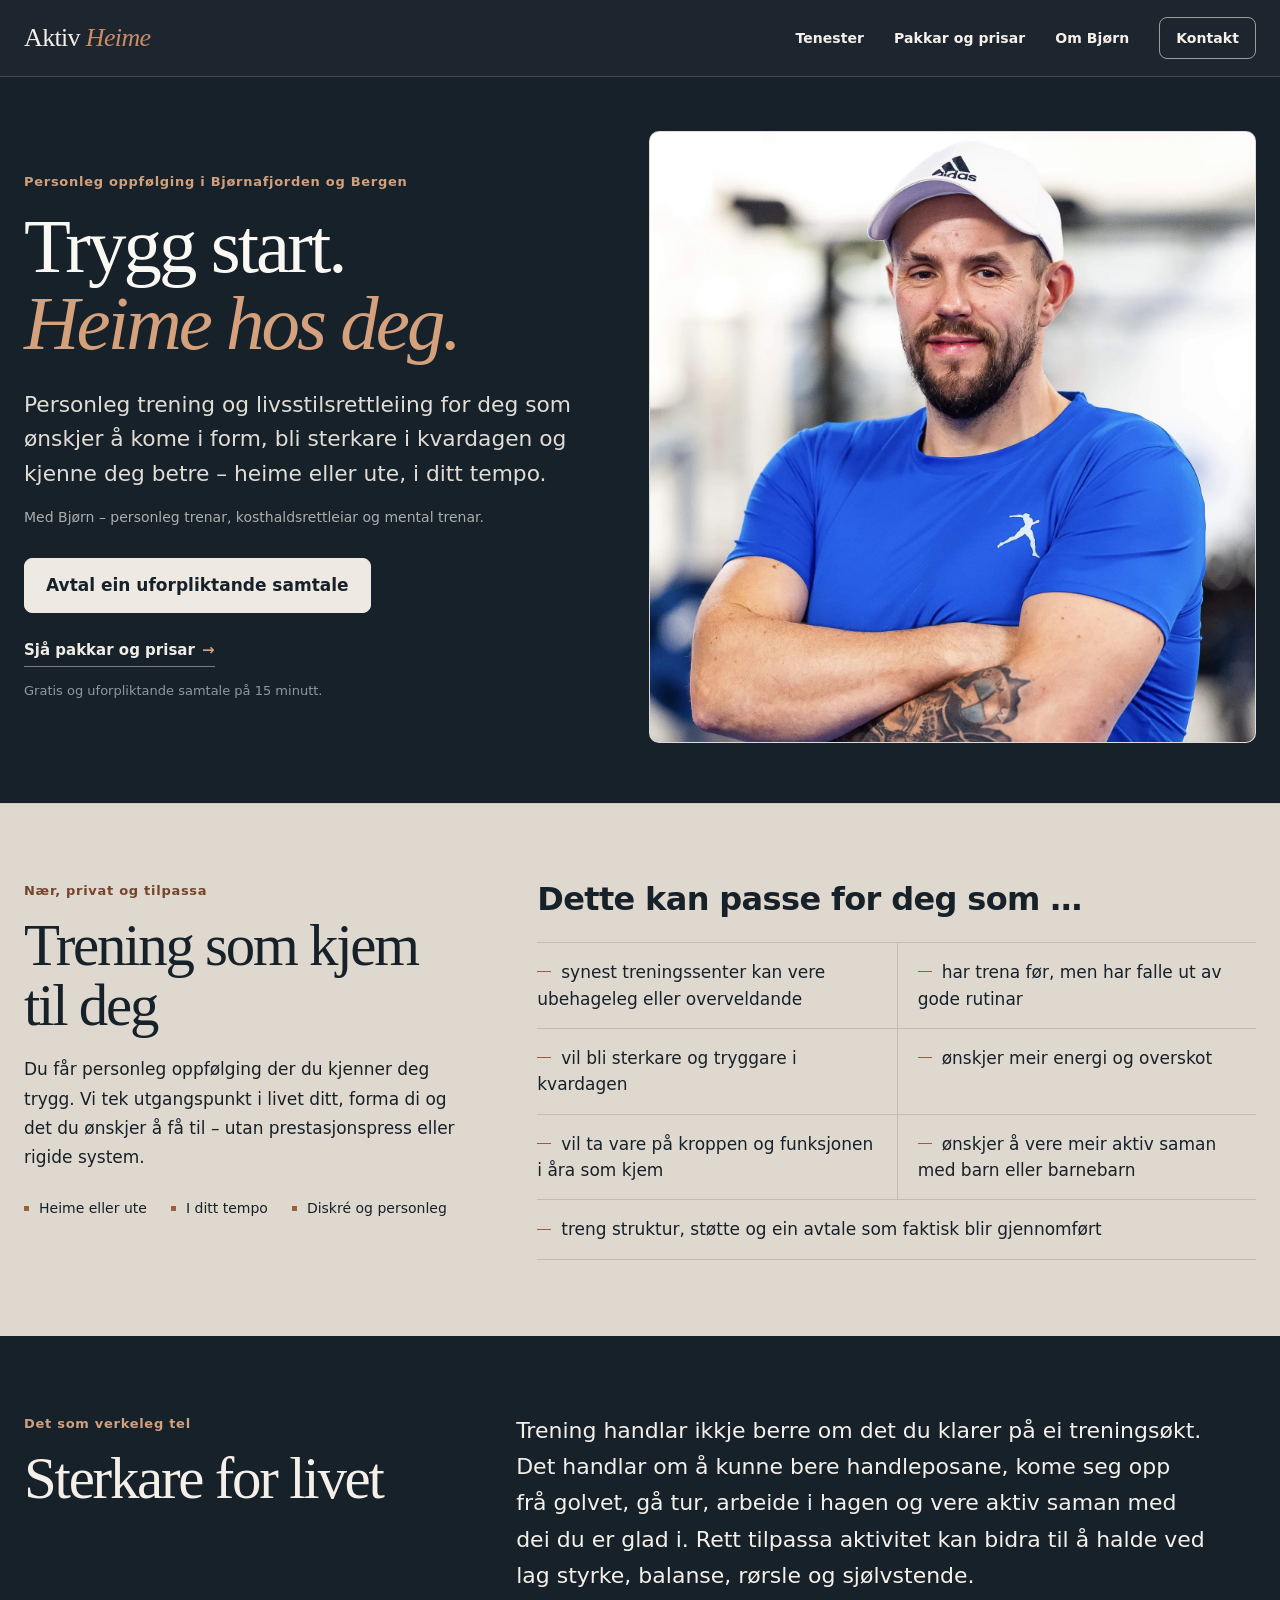
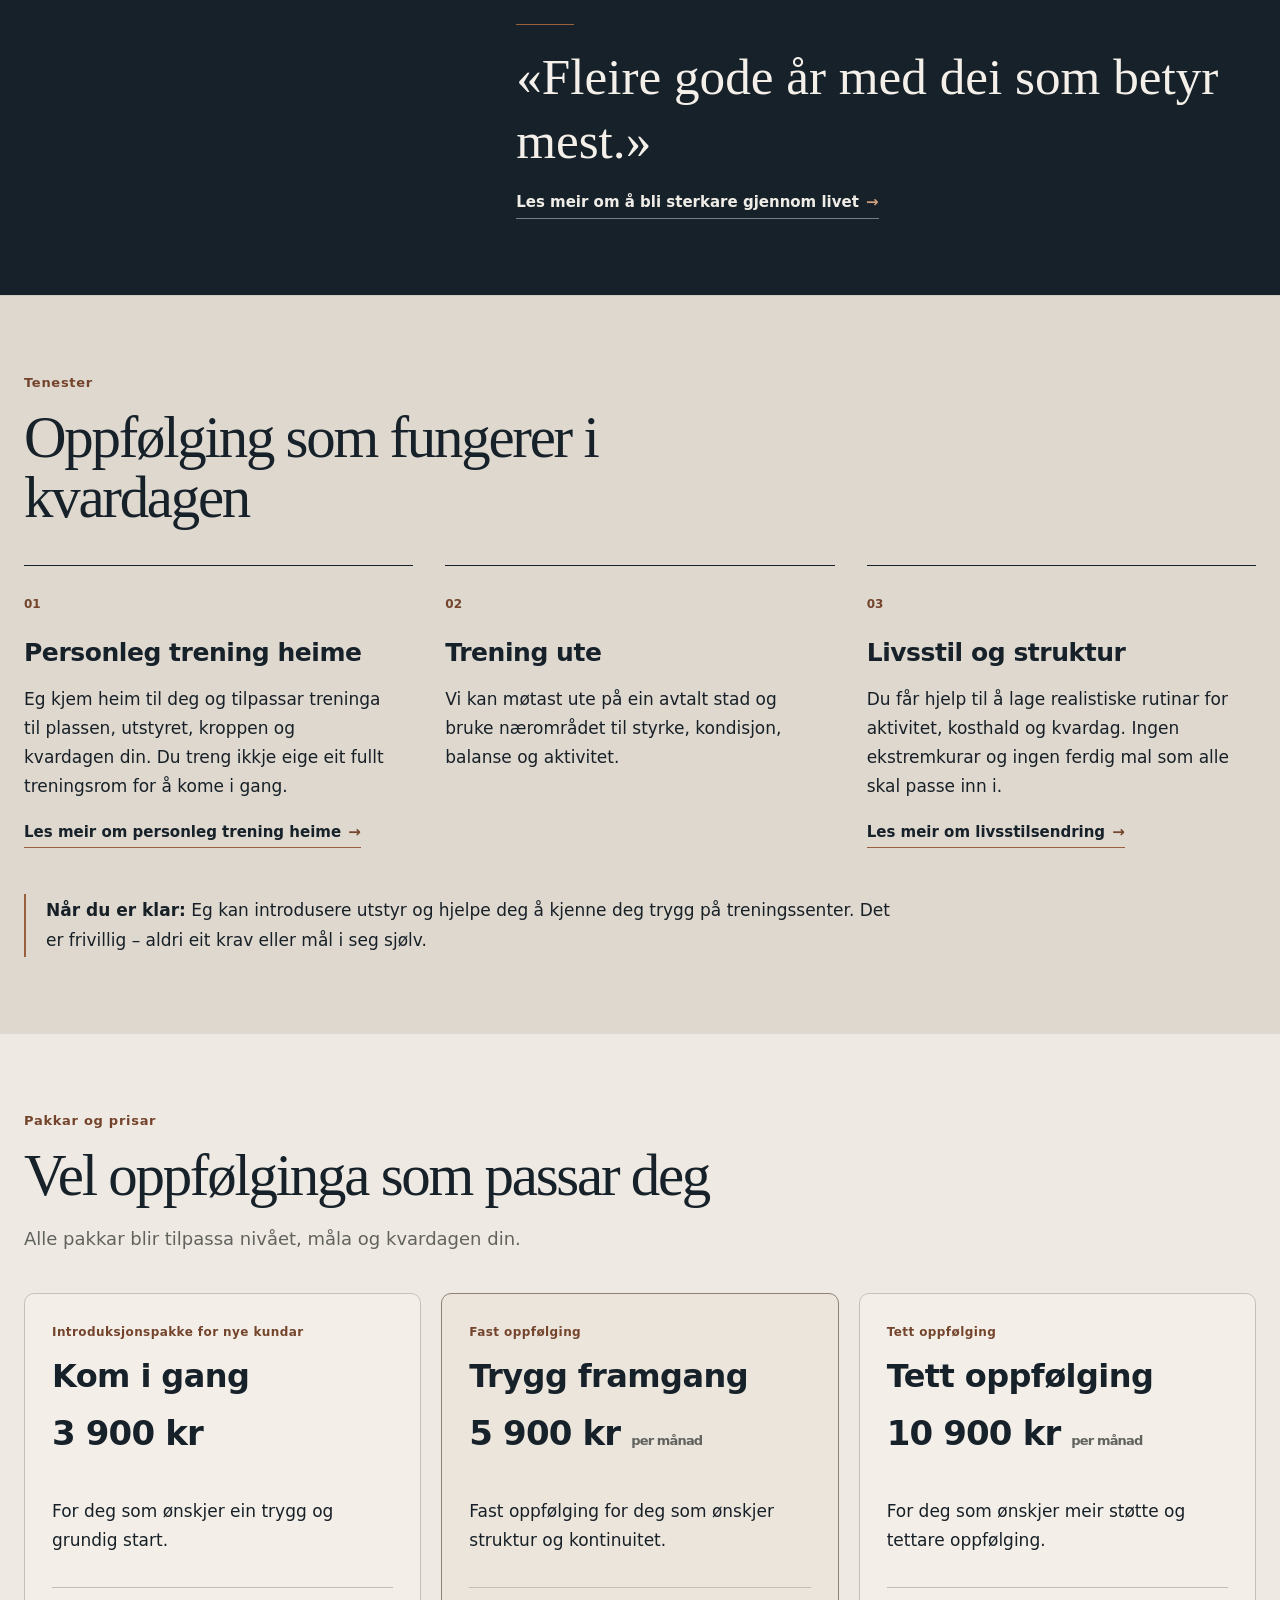
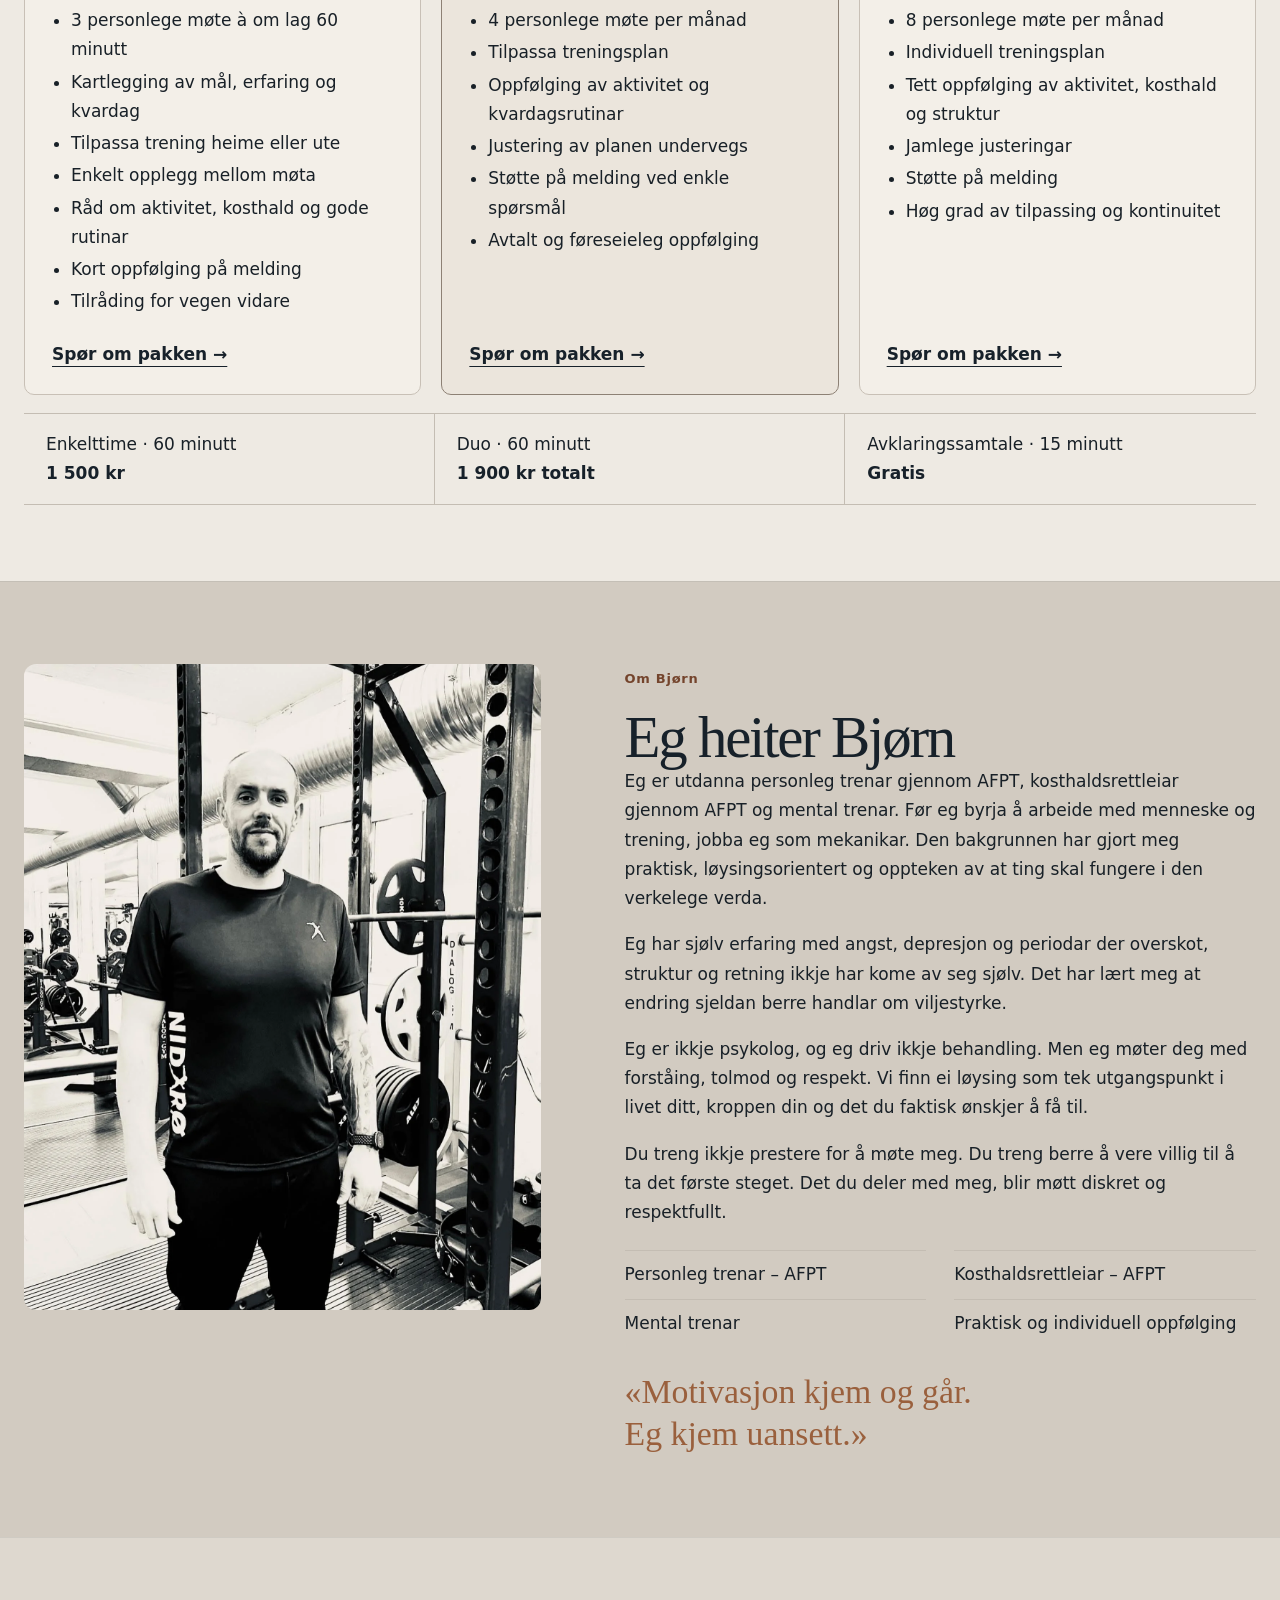
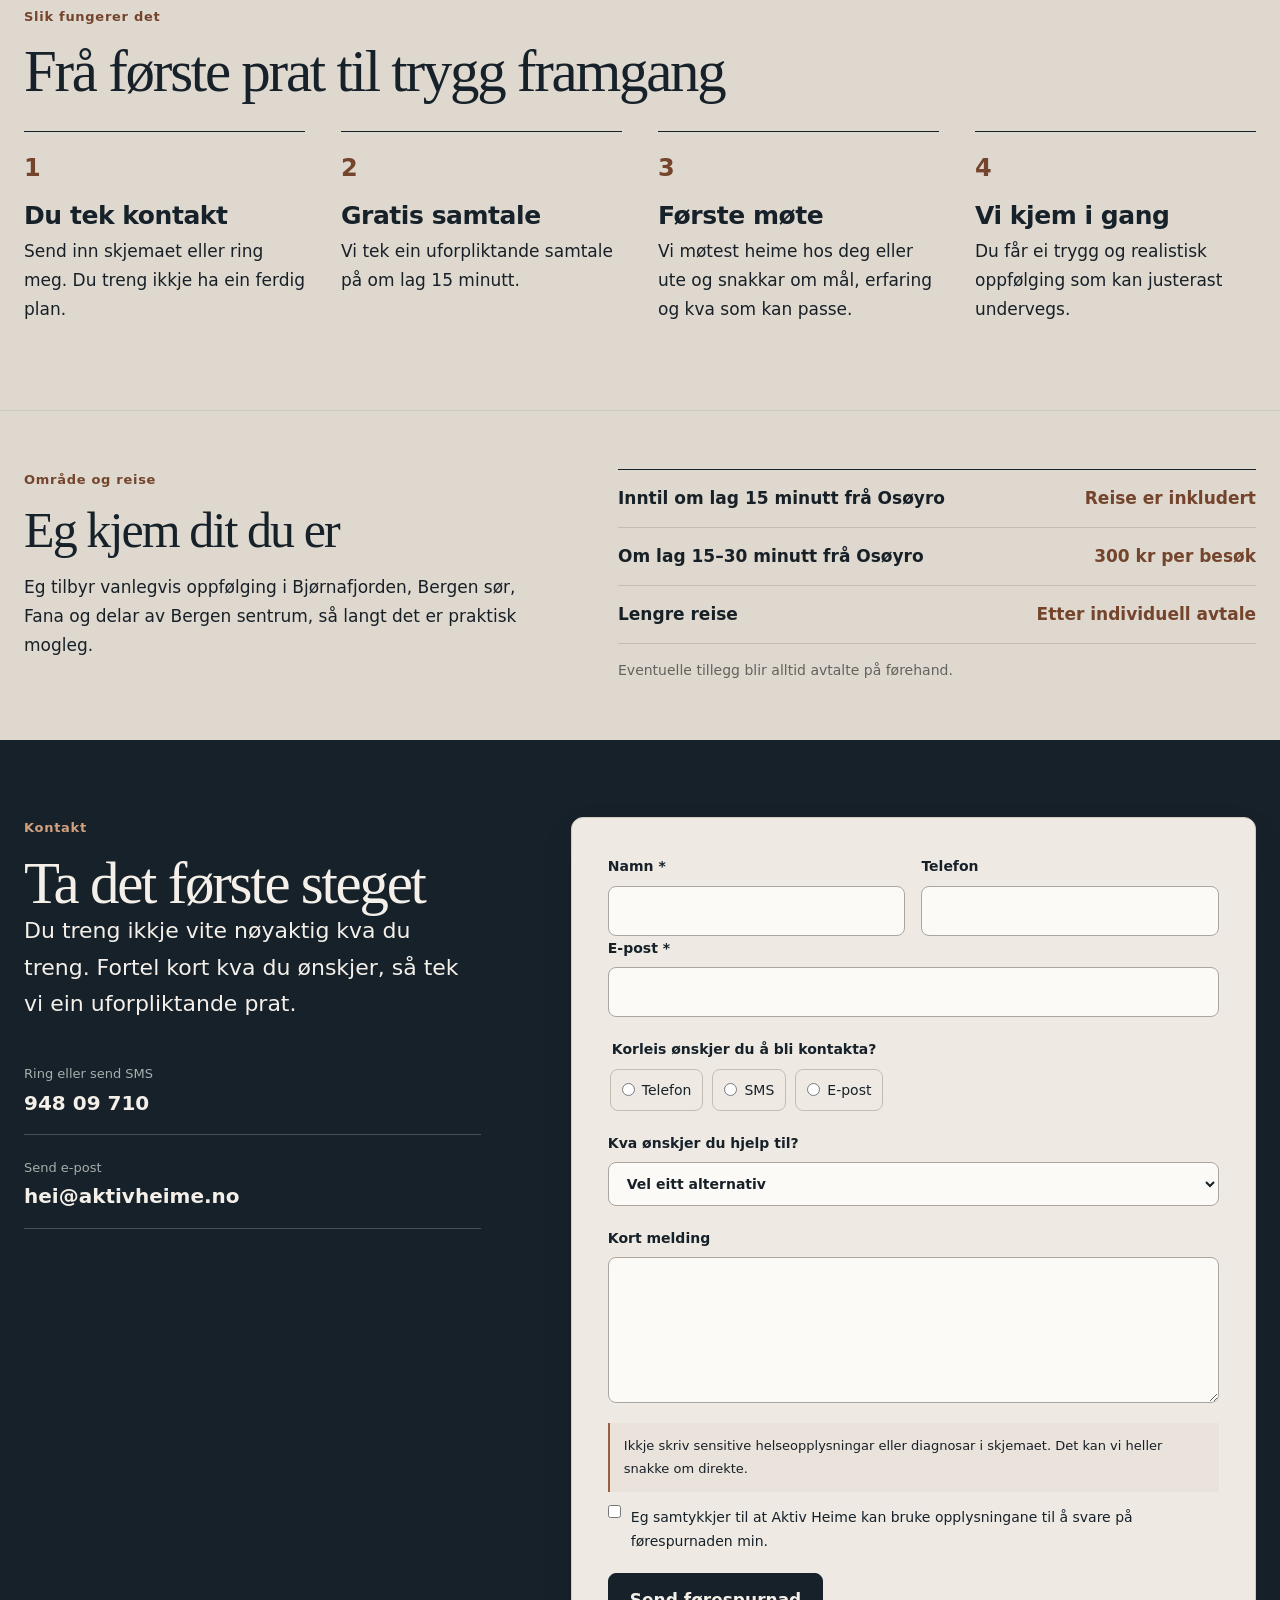
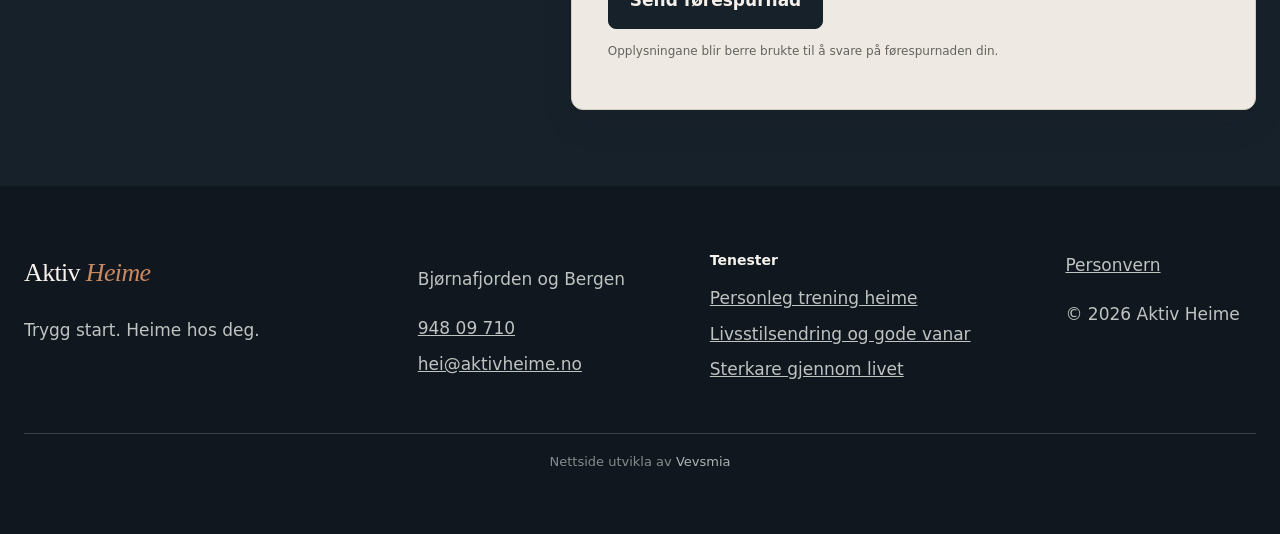
==== commit 9d3aa806: "Update stylesheet version and footer content" ====
--- a/index.html
+++ b/index.html
@@ -9,7 +9,7 @@
   <meta property="og:type" content="website"><meta property="og:locale" content="nn_NO"><meta property="og:site_name" content="Aktiv Heime">
   <meta property="og:title" content="Trygg start. Heime hos deg."><meta property="og:description" content="Personleg trening og livsstilsrettleiing i Bjørnafjorden og Bergen."><meta property="og:url" content="https://aktivheime.no/"><meta property="og:image" content="https://aktivheime.no/assets/bjorn-hero.jpg">
   <meta name="twitter:card" content="summary_large_image"><meta name="twitter:title" content="Aktiv Heime"><meta name="twitter:description" content="Trygg start. Heime hos deg."><meta name="twitter:image" content="https://aktivheime.no/assets/bjorn-hero.jpg">
-  <link rel="icon" href="favicon.svg" type="image/svg+xml"><link rel="stylesheet" href="styles.css?v=20260724-2">
+  <link rel="icon" href="favicon.svg" type="image/svg+xml"><link rel="stylesheet" href="styles.css?v=20260816-1">
   <script type="application/ld+json">{"@context":"https://schema.org","@type":"ProfessionalService","name":"Aktiv Heime","url":"https://aktivheime.no/","image":"https://aktivheime.no/assets/bjorn-hero.jpg","email":"hei@aktivheime.no","telephone":"+4794809710","areaServed":["Bjørnafjorden","Bergen sør","Fana","Bergen sentrum"],"priceRange":"kr kr kr"}</script>
 </head>
 <body>
@@ -37,6 +37,6 @@
       <form id="kontakt-skjema" action="https://formspree.io/f/mvzebbpd" method="POST" novalidate><div class="form-status" role="status" aria-live="polite" aria-atomic="true" tabindex="-1"></div><div class="field-row"><label>Namn <span aria-hidden="true">*</span><input name="namn" autocomplete="name" required></label><label>Telefon<input name="telefon" type="tel" autocomplete="tel"></label></div><label>E-post <span aria-hidden="true">*</span><input name="epost" type="email" autocomplete="email" required></label><fieldset><legend>Korleis ønskjer du å bli kontakta?</legend><div class="options"><label><input type="radio" name="kontaktmåte" value="Telefon" required> Telefon</label><label><input type="radio" name="kontaktmåte" value="SMS"> SMS</label><label><input type="radio" name="kontaktmåte" value="E-post"> E-post</label></div></fieldset><label>Kva ønskjer du hjelp til?<select name="ønske" required><option value="">Vel eitt alternativ</option><option>Kome i gang</option><option>Bli sterkare i kvardagen</option><option>Livsstil og gode rutinar</option><option>Trening heime</option><option>Trening ute</option><option>Anna</option></select></label><label>Kort melding<textarea name="melding" rows="5"></textarea></label><p class="warning">Ikkje skriv sensitive helseopplysningar eller diagnosar i skjemaet. Det kan vi heller snakke om direkte.</p><div class="honeypot" aria-hidden="true"><label>Ikkje fyll ut dette feltet<input name="_gotcha" tabindex="-1" autocomplete="off"></label></div><label class="consent"><input type="checkbox" name="samtykke" required> <span>Eg samtykkjer til at Aktiv Heime kan bruke opplysningane til å svare på førespurnaden min.</span></label><button class="button primary" type="submit">Send førespurnad</button><p class="form-note">Opplysningane blir berre brukte til å svare på førespurnaden din.</p></form>
     </div></section>
   </main>
-  <footer><div class="container footer-grid"><div><a class="wordmark light" href="#topp">Aktiv <span>Heime</span></a><p>Trygg start. Heime hos deg.</p></div><div><p>Bjørnafjorden og Bergen</p><a href="tel:+4794809710">948 09 710</a><a href="mailto:hei@aktivheime.no">hei@aktivheime.no</a></div><div><p class="footer-heading">Tenester</p><a href="personleg-trening-heime.html">Personleg trening heime</a><a href="livsstilsendring.html">Livsstilsendring og gode vanar</a><a href="sterkare-gjennom-livet.html">Sterkare gjennom livet</a></div><div><a href="personvern.html">Personvern</a><p>© <span id="year"></span> Aktiv Heime</p></div></div></footer>
+  <footer><div class="container footer-grid"><div><a class="wordmark light" href="#topp">Aktiv <span>Heime</span></a><p>Trygg start. Heime hos deg.</p></div><div><p>Bjørnafjorden og Bergen</p><a href="tel:+4794809710">948 09 710</a><a href="mailto:hei@aktivheime.no">hei@aktivheime.no</a></div><div><p class="footer-heading">Tenester</p><a href="personleg-trening-heime.html">Personleg trening heime</a><a href="livsstilsendring.html">Livsstilsendring og gode vanar</a><a href="sterkare-gjennom-livet.html">Sterkare gjennom livet</a></div><div><a href="personvern.html">Personvern</a><p>© <span id="year"></span> Aktiv Heime</p></div><p class="footer-credit">Nettside utvikla av <a href="https://vevsmia.no/">Vevsmia</a></p></div></footer>
   <script src="script.js" defer></script>
 </body></html>
--- a/styles.css
+++ b/styles.css
@@ -196,6 +196,29 @@
 .footer-heading{margin:0 0 9px;color:#f6f3ed;font-size:14px;font-weight:700}
 .light{color:#f6f3ed}
 .light span{color:#c98961}
+
+.footer-credit{
+  grid-column:1/-1;
+  margin:8px 0 0;
+  padding-top:18px;
+  border-top:1px solid var(--line-dark);
+  text-align:center;
+  color:#858c8b;
+  font-size:13px;
+  line-height:1.5;
+}
+.footer-credit a{
+  margin:0;
+  color:#aeb4b2;
+  text-decoration:none;
+}
+.footer-credit a:hover,
+.footer-credit a:focus-visible{
+  color:var(--copper-on-dark);
+  text-decoration:underline;
+  text-underline-offset:4px;
+}
+
 :focus-visible{outline:3px solid #b76839;outline-offset:4px}
 
 .privacy{max-width:800px}
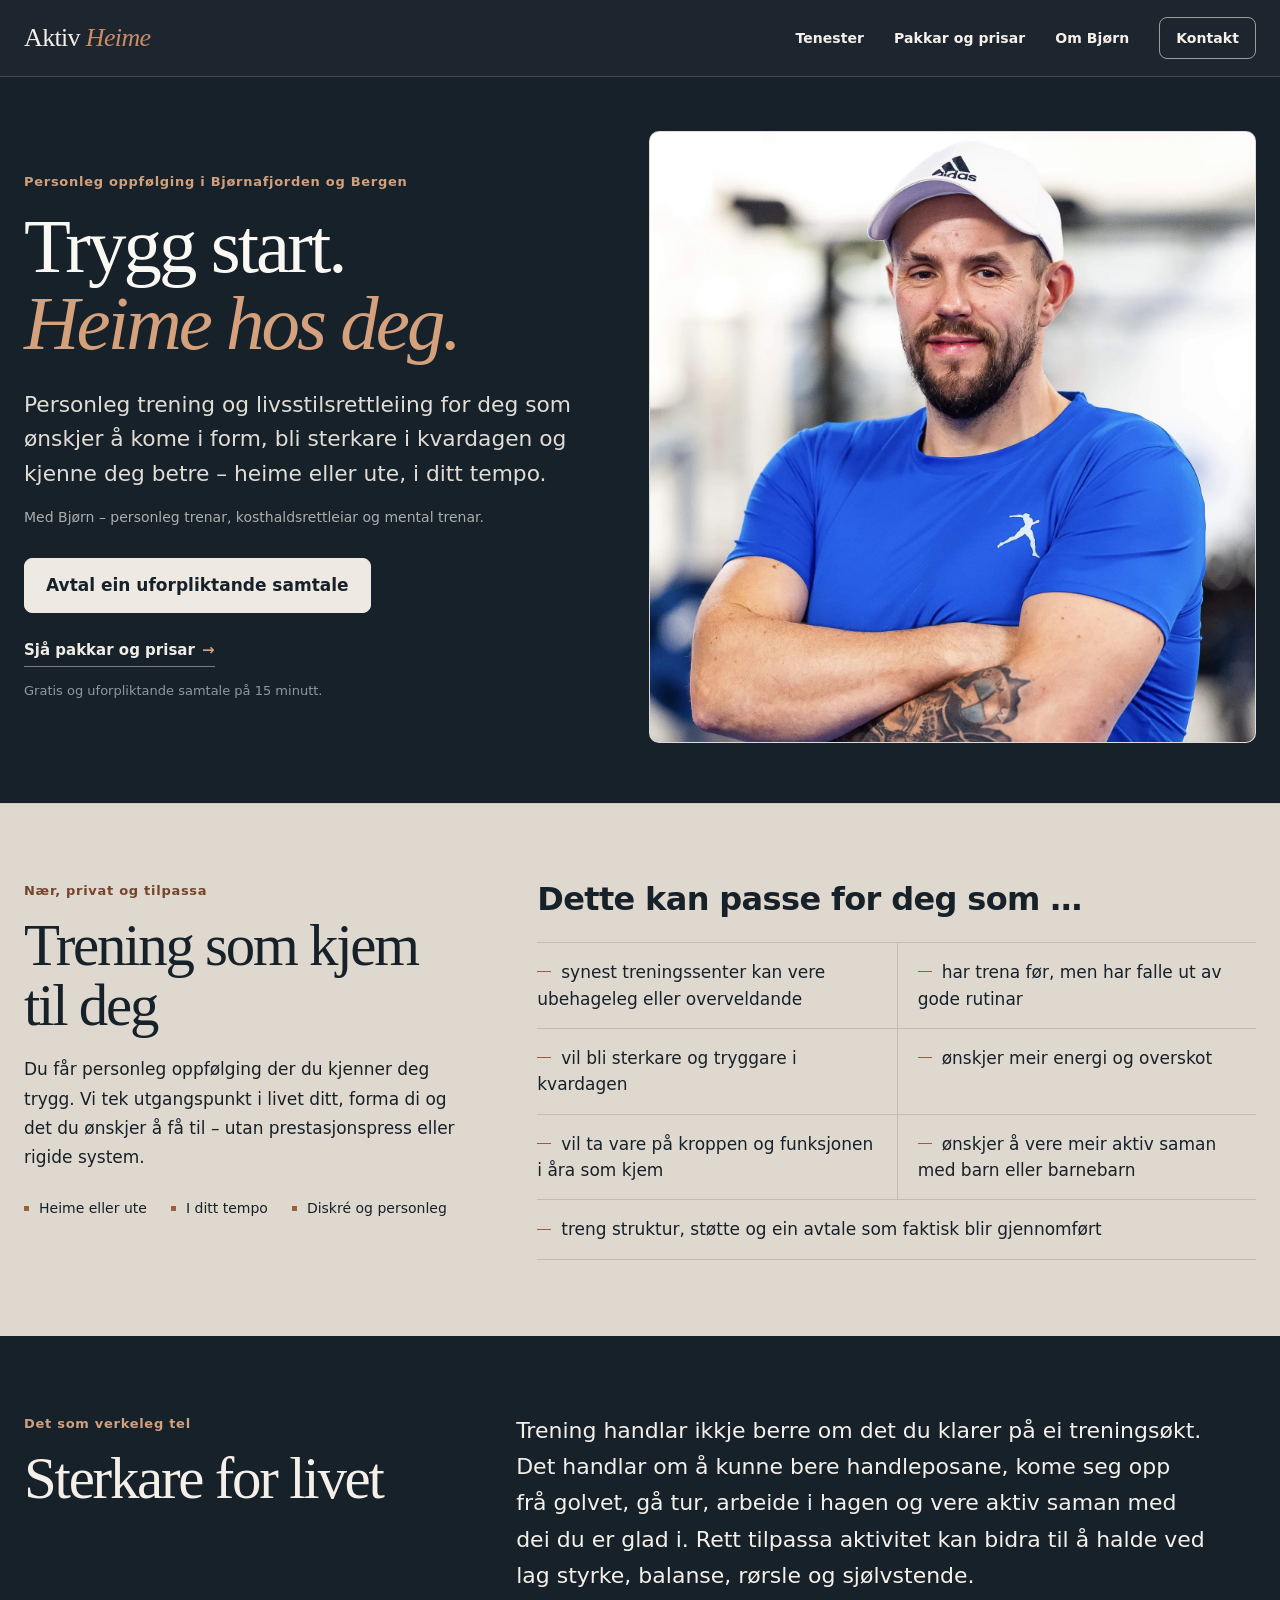
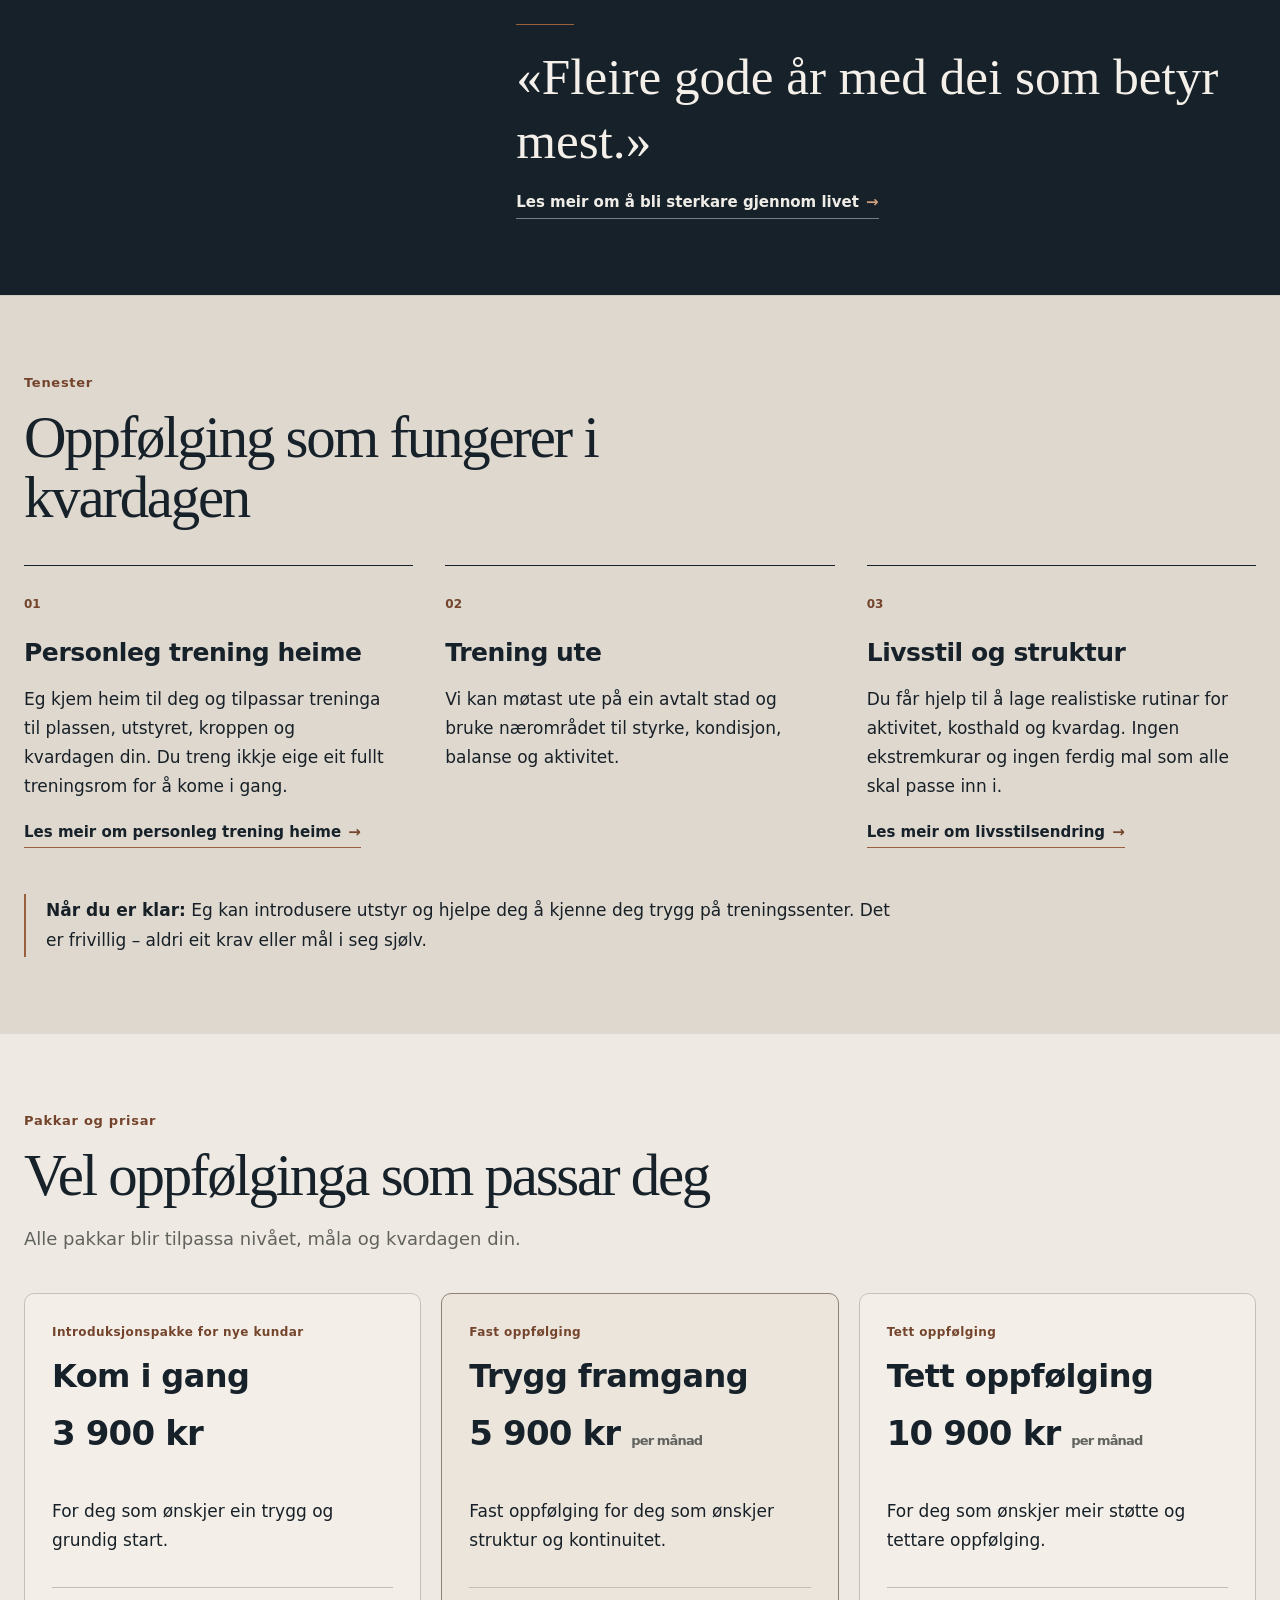
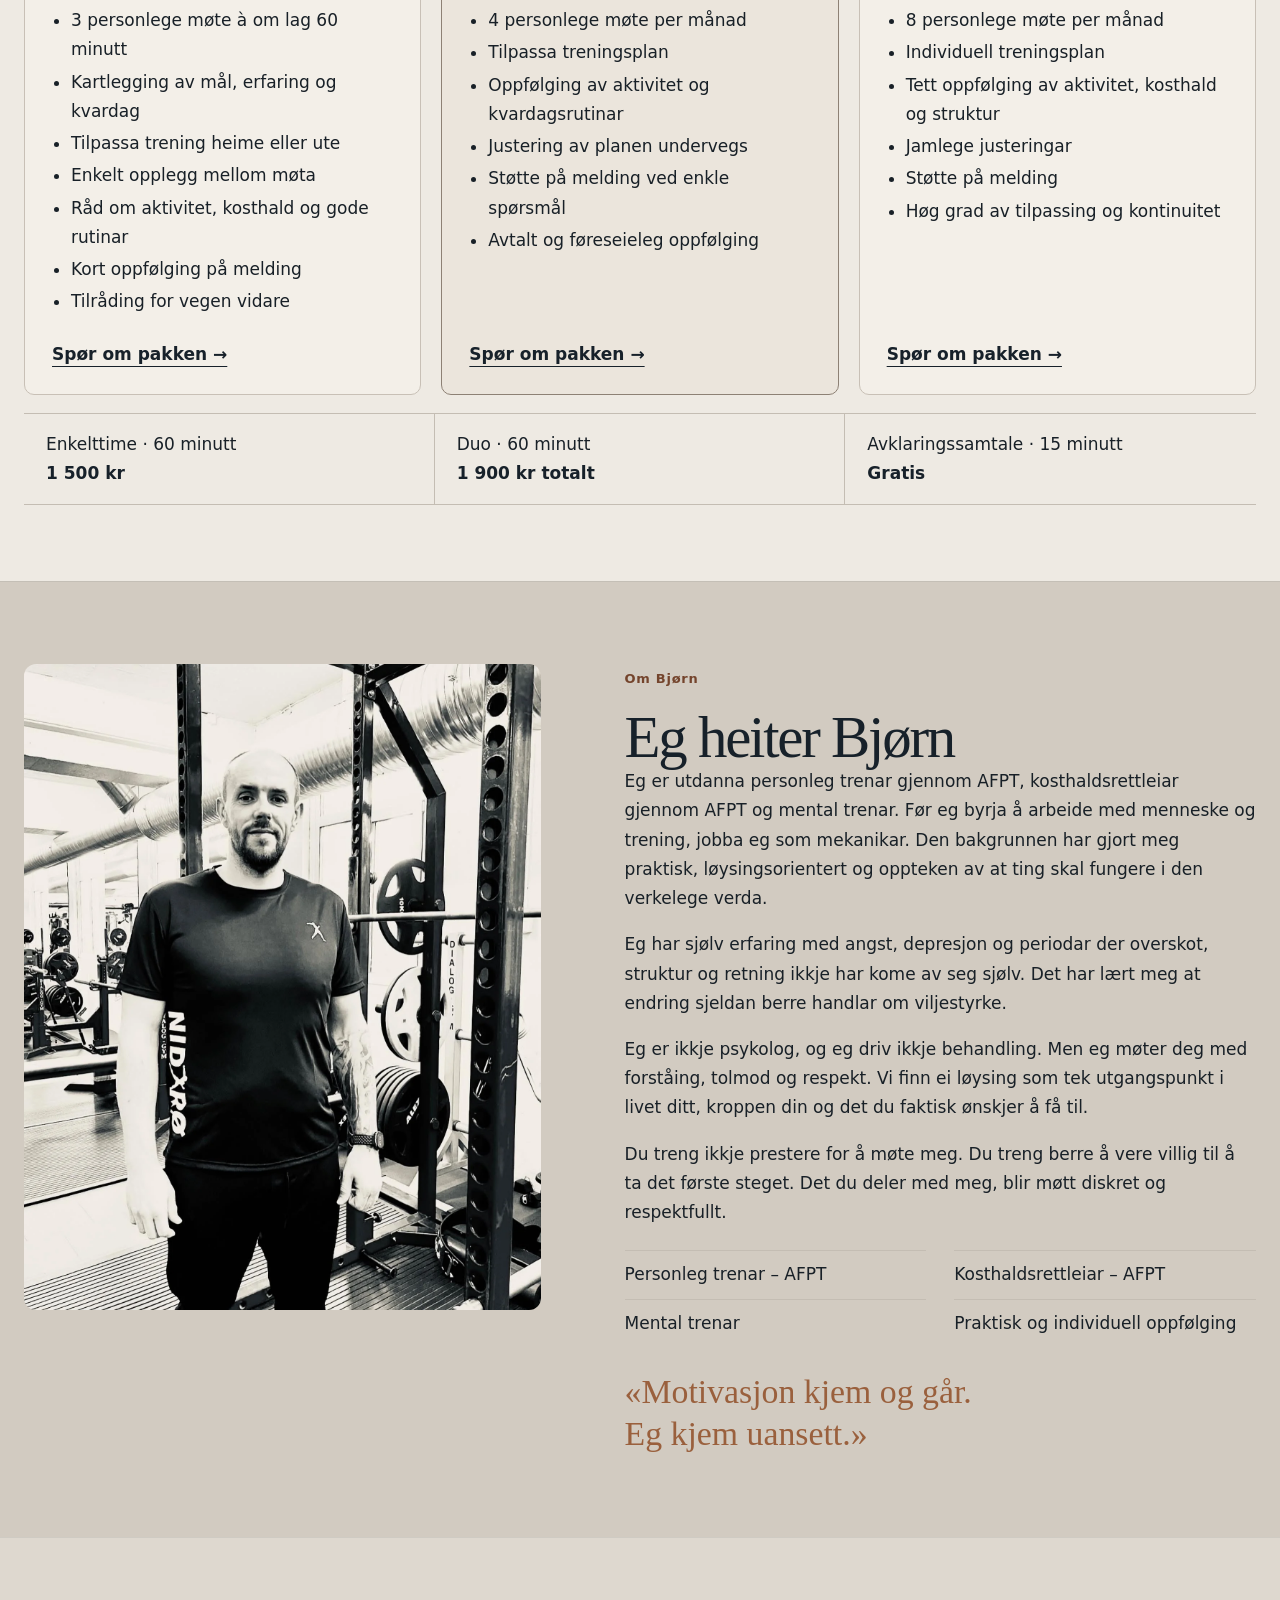
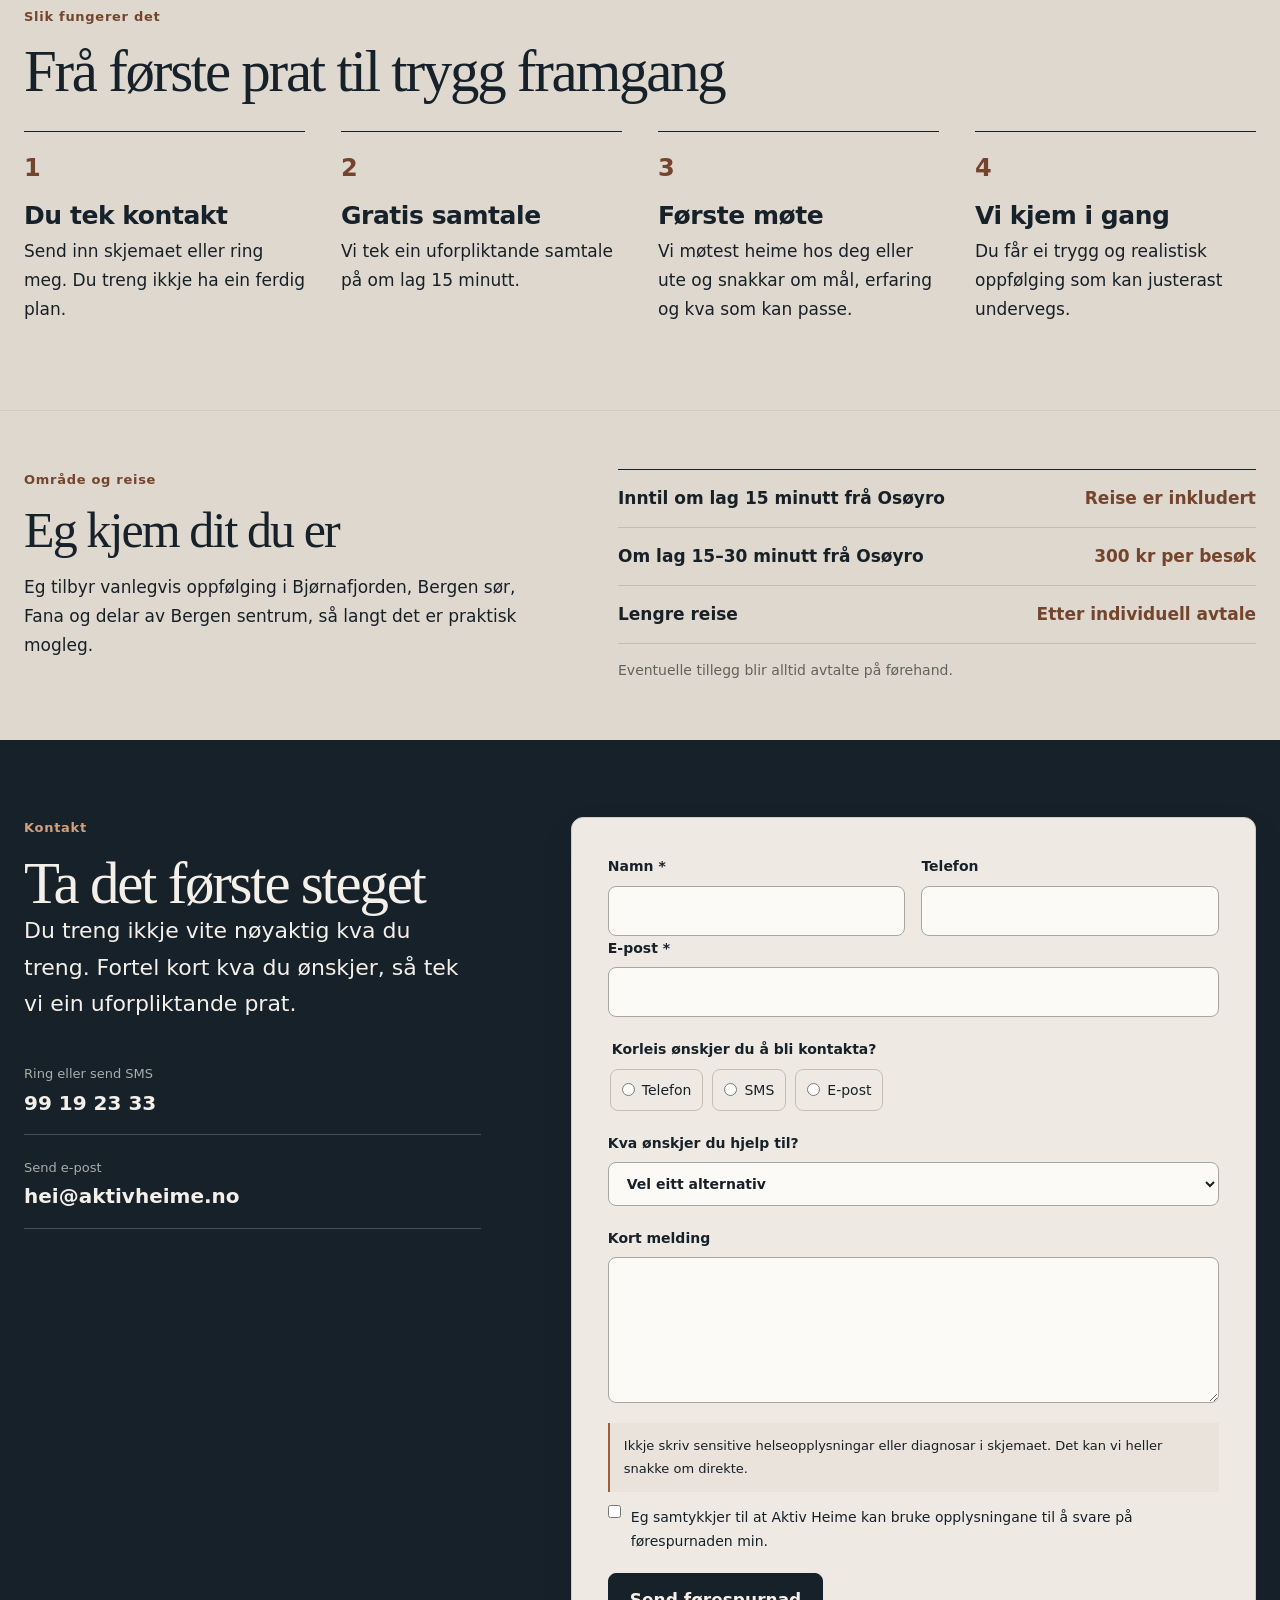
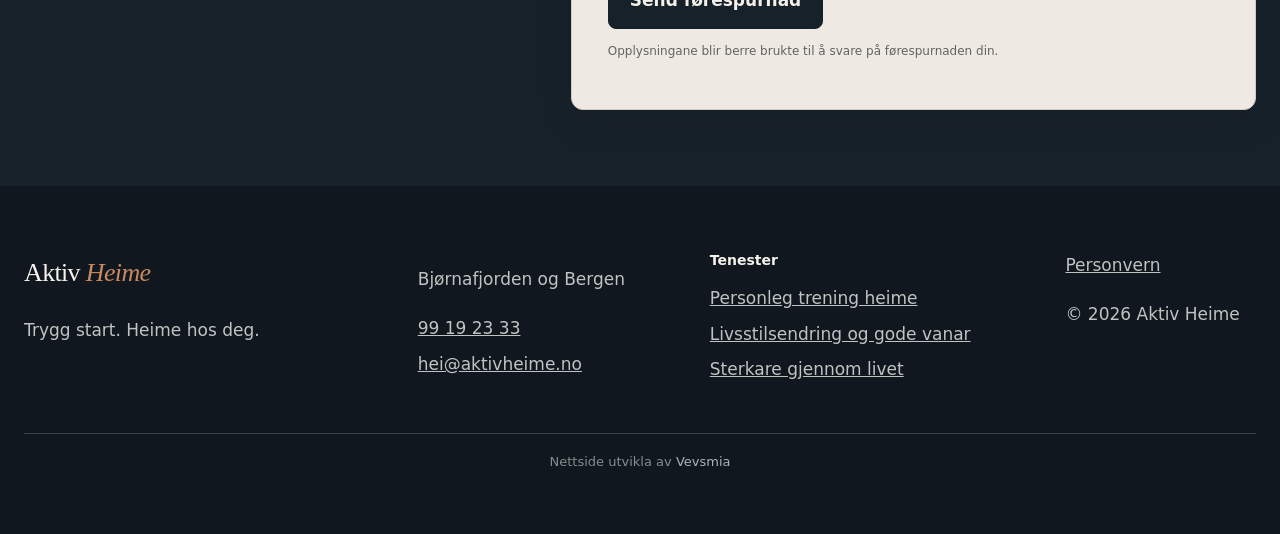
==== commit 2c87568c: "Update public phone number Co-Authored-By: Claude Opus 5 <noreply@anthropic.com> Claude-Session: htt" ====
--- a/index.html
+++ b/index.html
@@ -10,7 +10,7 @@
   <meta property="og:title" content="Trygg start. Heime hos deg."><meta property="og:description" content="Personleg trening og livsstilsrettleiing i Bjørnafjorden og Bergen."><meta property="og:url" content="https://aktivheime.no/"><meta property="og:image" content="https://aktivheime.no/assets/bjorn-hero.jpg">
   <meta name="twitter:card" content="summary_large_image"><meta name="twitter:title" content="Aktiv Heime"><meta name="twitter:description" content="Trygg start. Heime hos deg."><meta name="twitter:image" content="https://aktivheime.no/assets/bjorn-hero.jpg">
   <link rel="icon" href="favicon.svg" type="image/svg+xml"><link rel="stylesheet" href="styles.css?v=20260816-1">
-  <script type="application/ld+json">{"@context":"https://schema.org","@type":"ProfessionalService","name":"Aktiv Heime","url":"https://aktivheime.no/","image":"https://aktivheime.no/assets/bjorn-hero.jpg","email":"hei@aktivheime.no","telephone":"+4794809710","areaServed":["Bjørnafjorden","Bergen sør","Fana","Bergen sentrum"],"priceRange":"kr kr kr"}</script>
+  <script type="application/ld+json">{"@context":"https://schema.org","@type":"ProfessionalService","name":"Aktiv Heime","url":"https://aktivheime.no/","image":"https://aktivheime.no/assets/bjorn-hero.jpg","email":"hei@aktivheime.no","telephone":"+4799192333","areaServed":["Bjørnafjorden","Bergen sør","Fana","Bergen sentrum"],"priceRange":"kr kr kr"}</script>
 </head>
 <body>
   <a class="skip-link" href="#hovudinnhald">Gå til hovudinnhaldet</a>
@@ -33,10 +33,10 @@
     <section class="section about" id="om"><div class="container about-grid"><figure><picture><source srcset="assets/bjorn-about.webp" type="image/webp"><img src="assets/bjorn-about.jpg" width="1440" height="1800" loading="lazy" alt="Bjørn står i eit roleg treningsmiljø"></picture></figure><div><p class="eyebrow">Om Bjørn</p><h2>Eg heiter Bjørn</h2><p>Eg er utdanna personleg trenar gjennom AFPT, kosthaldsrettleiar gjennom AFPT og mental trenar. Før eg byrja å arbeide med menneske og trening, jobba eg som mekanikar. Den bakgrunnen har gjort meg praktisk, løysingsorientert og oppteken av at ting skal fungere i den verkelege verda.</p><p>Eg har sjølv erfaring med angst, depresjon og periodar der overskot, struktur og retning ikkje har kome av seg sjølv. Det har lært meg at endring sjeldan berre handlar om viljestyrke.</p><p>Eg er ikkje psykolog, og eg driv ikkje behandling. Men eg møter deg med forståing, tolmod og respekt. Vi finn ei løysing som tek utgangspunkt i livet ditt, kroppen din og det du faktisk ønskjer å få til.</p><p>Du treng ikkje prestere for å møte meg. Du treng berre å vere villig til å ta det første steget. Det du deler med meg, blir møtt diskret og respektfullt.</p><ul class="credentials"><li>Personleg trenar – AFPT</li><li>Kosthaldsrettleiar – AFPT</li><li>Mental trenar</li><li>Praktisk og individuell oppfølging</li></ul><blockquote>«Motivasjon kjem og går.<br>Eg kjem uansett.»</blockquote></div></div></section>
     <section class="section process" id="slik-fungerer"><div class="container"><div class="section-head"><p class="eyebrow">Slik fungerer det</p><h2>Frå første prat til trygg framgang</h2></div><ol><li><span>1</span><h3>Du tek kontakt</h3><p>Send inn skjemaet eller ring meg. Du treng ikkje ha ein ferdig plan.</p></li><li><span>2</span><h3>Gratis samtale</h3><p>Vi tek ein uforpliktande samtale på om lag 15 minutt.</p></li><li><span>3</span><h3>Første møte</h3><p>Vi møtest heime hos deg eller ute og snakkar om mål, erfaring og kva som kan passe.</p></li><li><span>4</span><h3>Vi kjem i gang</h3><p>Du får ei trygg og realistisk oppfølging som kan justerast undervegs.</p></li></ol></div></section>
     <section class="section travel" id="reise"><div class="container travel-grid"><div><p class="eyebrow">Område og reise</p><h2>Eg kjem dit du er</h2><p>Eg tilbyr vanlegvis oppfølging i Bjørnafjorden, Bergen sør, Fana og delar av Bergen sentrum, så langt det er praktisk mogleg.</p></div><div class="travel-card"><div><strong>Inntil om lag 15 minutt frå Osøyro</strong><span>Reise er inkludert</span></div><div><strong>Om lag 15–30 minutt frå Osøyro</strong><span>300 kr per besøk</span></div><div><strong>Lengre reise</strong><span>Etter individuell avtale</span></div><p>Eventuelle tillegg blir alltid avtalte på førehand.</p></div></div></section>
-    <section class="section contact" id="kontakt"><div class="container contact-grid"><div><p class="eyebrow">Kontakt</p><h2>Ta det første steget</h2><p class="large-copy">Du treng ikkje vite nøyaktig kva du treng. Fortel kort kva du ønskjer, så tek vi ein uforpliktande prat.</p><div class="contact-links"><a href="tel:+4794809710"><span>Ring eller send SMS</span><strong>948 09 710</strong></a><a href="mailto:hei@aktivheime.no"><span>Send e-post</span><strong>hei@aktivheime.no</strong></a></div></div>
+    <section class="section contact" id="kontakt"><div class="container contact-grid"><div><p class="eyebrow">Kontakt</p><h2>Ta det første steget</h2><p class="large-copy">Du treng ikkje vite nøyaktig kva du treng. Fortel kort kva du ønskjer, så tek vi ein uforpliktande prat.</p><div class="contact-links"><a href="tel:+4799192333"><span>Ring eller send SMS</span><strong>99 19 23 33</strong></a><a href="mailto:hei@aktivheime.no"><span>Send e-post</span><strong>hei@aktivheime.no</strong></a></div></div>
       <form id="kontakt-skjema" action="https://formspree.io/f/mvzebbpd" method="POST" novalidate><div class="form-status" role="status" aria-live="polite" aria-atomic="true" tabindex="-1"></div><div class="field-row"><label>Namn <span aria-hidden="true">*</span><input name="namn" autocomplete="name" required></label><label>Telefon<input name="telefon" type="tel" autocomplete="tel"></label></div><label>E-post <span aria-hidden="true">*</span><input name="epost" type="email" autocomplete="email" required></label><fieldset><legend>Korleis ønskjer du å bli kontakta?</legend><div class="options"><label><input type="radio" name="kontaktmåte" value="Telefon" required> Telefon</label><label><input type="radio" name="kontaktmåte" value="SMS"> SMS</label><label><input type="radio" name="kontaktmåte" value="E-post"> E-post</label></div></fieldset><label>Kva ønskjer du hjelp til?<select name="ønske" required><option value="">Vel eitt alternativ</option><option>Kome i gang</option><option>Bli sterkare i kvardagen</option><option>Livsstil og gode rutinar</option><option>Trening heime</option><option>Trening ute</option><option>Anna</option></select></label><label>Kort melding<textarea name="melding" rows="5"></textarea></label><p class="warning">Ikkje skriv sensitive helseopplysningar eller diagnosar i skjemaet. Det kan vi heller snakke om direkte.</p><div class="honeypot" aria-hidden="true"><label>Ikkje fyll ut dette feltet<input name="_gotcha" tabindex="-1" autocomplete="off"></label></div><label class="consent"><input type="checkbox" name="samtykke" required> <span>Eg samtykkjer til at Aktiv Heime kan bruke opplysningane til å svare på førespurnaden min.</span></label><button class="button primary" type="submit">Send førespurnad</button><p class="form-note">Opplysningane blir berre brukte til å svare på førespurnaden din.</p></form>
     </div></section>
   </main>
-  <footer><div class="container footer-grid"><div><a class="wordmark light" href="#topp">Aktiv <span>Heime</span></a><p>Trygg start. Heime hos deg.</p></div><div><p>Bjørnafjorden og Bergen</p><a href="tel:+4794809710">948 09 710</a><a href="mailto:hei@aktivheime.no">hei@aktivheime.no</a></div><div><p class="footer-heading">Tenester</p><a href="personleg-trening-heime.html">Personleg trening heime</a><a href="livsstilsendring.html">Livsstilsendring og gode vanar</a><a href="sterkare-gjennom-livet.html">Sterkare gjennom livet</a></div><div><a href="personvern.html">Personvern</a><p>© <span id="year"></span> Aktiv Heime</p></div><p class="footer-credit">Nettside utvikla av <a href="https://vevsmia.no/">Vevsmia</a></p></div></footer>
+  <footer><div class="container footer-grid"><div><a class="wordmark light" href="#topp">Aktiv <span>Heime</span></a><p>Trygg start. Heime hos deg.</p></div><div><p>Bjørnafjorden og Bergen</p><a href="tel:+4799192333">99 19 23 33</a><a href="mailto:hei@aktivheime.no">hei@aktivheime.no</a></div><div><p class="footer-heading">Tenester</p><a href="personleg-trening-heime.html">Personleg trening heime</a><a href="livsstilsendring.html">Livsstilsendring og gode vanar</a><a href="sterkare-gjennom-livet.html">Sterkare gjennom livet</a></div><div><a href="personvern.html">Personvern</a><p>© <span id="year"></span> Aktiv Heime</p></div><p class="footer-credit">Nettside utvikla av <a href="https://vevsmia.no/">Vevsmia</a></p></div></footer>
   <script src="script.js" defer></script>
 </body></html>
